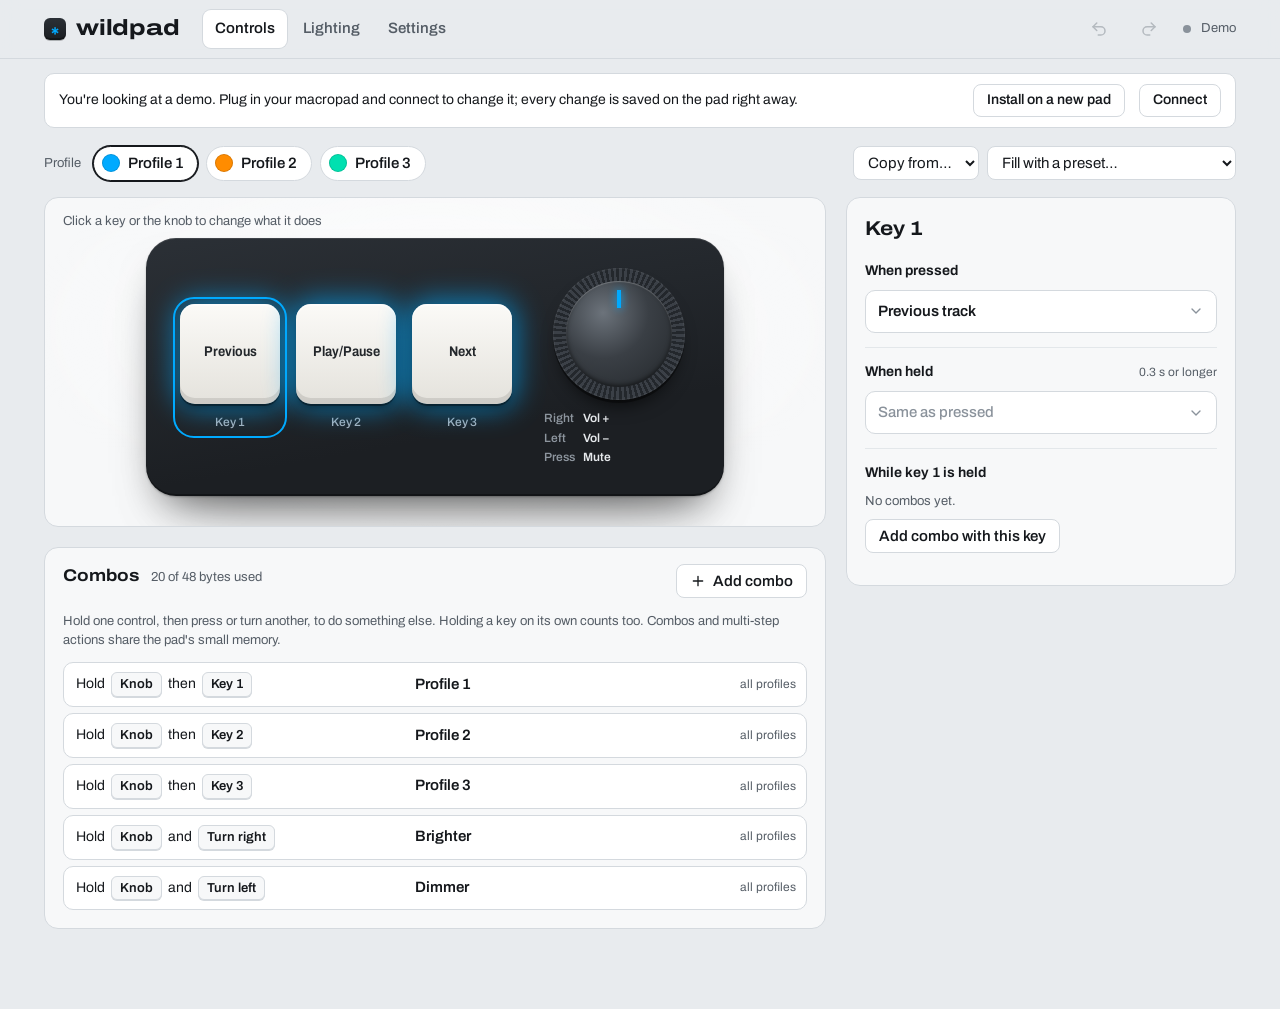
==== tools/configurator.html @ 57af4ac1 "Setup page: knob marker turns on past a full turn, light stays put; Start works again after the flas" ====
<!doctype html>
<html lang="en">
<head>
<meta charset="utf-8">
<meta name="viewport" content="width=device-width, initial-scale=1">
<title>Wildpad</title>
<meta name="description" content="Set up a macropad running the Wildpad firmware: keys, knob, combos, profiles and lights.">
<link rel="preconnect" href="https://fonts.googleapis.com">
<link rel="preconnect" href="https://fonts.gstatic.com" crossorigin>
<link href="https://fonts.googleapis.com/css2?family=Archivo:wdth,wght@62..125,300..800&display=swap" rel="stylesheet">
<style>
:root {
  --bg: #e8ebee;
  --panel: #f7f8f9;
  --raised: #ffffff;
  --ink: #15181c;
  --ink-2: #555d66;
  --ink-3: #8a929b;
  --line: #d4d9de;
  --line-2: #e3e7ea;
  --body-1: #2b3036;
  --body-2: #1c1f23;
  --cap-1: #fbfaf7;
  --cap-2: #e4e2dc;
  --cap-ink: #23272b;
  --danger: #c2372b;
  --accent: #00aaff;
  --accent-ink: #003a57;
  --accent-soft: rgba(0, 170, 255, .14);
  --radius: 10px;
  --font: "Archivo", "Segoe UI", system-ui, sans-serif;
  color-scheme: light;
}
@media (prefers-color-scheme: dark) {
  :root:not([data-theme="light"]) {
    --bg: #111316; --panel: #181b1f; --raised: #20242a; --ink: #e9ebee; --ink-2: #a3abb4;
    --ink-3: #6f7882; --line: #2c3238; --line-2: #23282d; --body-1: #2a2f35; --body-2: #0c0e10;
    --cap-1: #3a3f46; --cap-2: #2b2f35; --cap-ink: #eef0f2; color-scheme: dark;
  }
}
:root[data-theme="dark"] {
  --bg: #111316; --panel: #181b1f; --raised: #20242a; --ink: #e9ebee; --ink-2: #a3abb4;
  --ink-3: #6f7882; --line: #2c3238; --line-2: #23282d; --body-1: #2a2f35; --body-2: #0c0e10;
  --cap-1: #3a3f46; --cap-2: #2b2f35; --cap-ink: #eef0f2; color-scheme: dark;
}

* { box-sizing: border-box; }
html { -webkit-text-size-adjust: 100%; }
body {
  margin: 0; background: var(--bg); color: var(--ink); font-family: var(--font);
  font-size: 15px; line-height: 1.45; font-variation-settings: "wdth" 100;
}
button, input, select { font: inherit; color: inherit; }
button { cursor: pointer; }
:focus-visible { outline: 2px solid var(--accent); outline-offset: 2px; }
.hidden { display: none !important; }
.muted { color: var(--ink-2); }
.small { font-size: 13px; }

/* ---------------------------------------------------------------- top bar */
.top {
  position: sticky; top: 0; z-index: 20; background: color-mix(in srgb, var(--bg) 88%, transparent);
  backdrop-filter: blur(10px); border-bottom: 1px solid var(--line);
}
.top-in {
  max-width: 1240px; margin: 0 auto; padding: 10px 24px; display: flex; align-items: center; gap: 18px;
}
.mark {
  font-size: 22px; font-weight: 750; letter-spacing: -.01em; font-variation-settings: "wdth" 125;
  display: flex; align-items: center; gap: 10px; margin-right: 6px;
}
.mark i {                                /* a keycap with the wildcard star */
  width: 22px; height: 22px; border-radius: 6px; display: grid; place-items: center;
  background: linear-gradient(180deg, var(--body-1), var(--body-2)); color: var(--accent);
  box-shadow: inset 0 -2px 0 rgba(0,0,0,.35), 0 1px 0 rgba(0,0,0,.25);
  font-style: normal; font-size: 20px; font-weight: 800; line-height: 1; padding-top: 6px;
  font-variation-settings: "wdth" 100;
}
.tabs { display: flex; gap: 4px; }
.tab {
  border: 0; background: none; padding: 8px 12px; border-radius: 8px; color: var(--ink-2); font-weight: 560;
}
.tab:hover { color: var(--ink); background: var(--line-2); }
.tab[aria-selected="true"] { color: var(--ink); background: var(--raised); box-shadow: 0 0 0 1px var(--line); }
.spacer { flex: 1; }
.conn { display: flex; align-items: center; gap: 10px; font-size: 13px; color: var(--ink-2); white-space: nowrap; }
.dot { width: 8px; height: 8px; border-radius: 50%; background: var(--ink-3); flex: none; }
.dot.on { background: #2fb46e; box-shadow: 0 0 0 3px rgba(47, 180, 110, .18); }
.dot.busy { background: #e0a100; }

.btn {
  border: 1px solid var(--line); background: var(--raised); border-radius: 8px; padding: 7px 13px;
  font-weight: 560; display: inline-flex; align-items: center; gap: 7px; line-height: 1.2;
}
.btn:hover { border-color: var(--ink-3); }
.btn.primary { background: var(--ink); color: var(--bg); border-color: var(--ink); }
.btn.primary:hover { opacity: .9; }
.btn.danger { color: var(--danger); }
.btn:disabled { opacity: .45; cursor: default; }
.btn svg { width: 16px; height: 16px; flex: none; }
.icon-btn { border: 1px solid transparent; background: none; border-radius: 8px; padding: 6px; display: inline-grid; place-items: center; color: var(--ink-2); }
.icon-btn:hover { background: var(--line-2); color: var(--ink); }
.icon-btn:disabled { opacity: .35; cursor: default; background: none; }
.icon-btn svg { width: 18px; height: 18px; }

.banner {
  max-width: 1240px; margin: 14px auto 0; padding: 0 24px;
}
.banner > div {
  display: flex; align-items: center; gap: 14px; padding: 10px 14px; border-radius: var(--radius);
  background: var(--raised); border: 1px solid var(--line); font-size: 14px;
}
.banner > div > span { flex: 1; }

/* ---------------------------------------------------------------- profiles */
main { max-width: 1240px; margin: 0 auto; padding: 18px 24px 80px; }
.profiles { display: flex; align-items: center; gap: 8px; flex-wrap: wrap; margin-bottom: 16px; }
.profiles-label { font-size: 13px; color: var(--ink-2); margin-right: 4px; }
.prof {
  border: 1px solid var(--line); background: var(--raised); border-radius: 999px; padding: 6px 14px 6px 8px;
  display: inline-flex; align-items: center; gap: 8px; font-weight: 560;
}
.prof .sw { width: 18px; height: 18px; border-radius: 50%; box-shadow: inset 0 0 0 1px rgba(0,0,0,.15); }
.prof[aria-pressed="true"] { border-color: var(--ink); box-shadow: 0 0 0 1px var(--ink); }
.prof .live { font-size: 11px; color: var(--ink-2); font-weight: 500; }
.prof-tools { margin-left: auto; display: flex; gap: 8px; align-items: center; }
select.plain, input.plain {
  border: 1px solid var(--line); background: var(--raised); border-radius: 8px; padding: 7px 10px;
}
select.plain:hover, input.plain:hover { border-color: var(--ink-3); }

/* ---------------------------------------------------------------- layout */
.view { display: grid; grid-template-columns: minmax(0, 1fr) 390px; gap: 20px; align-items: start; }
.view.single { grid-template-columns: minmax(0, 800px); justify-content: center; }
.col { min-width: 0; display: flex; flex-direction: column; gap: 20px; }
.panel { background: var(--panel); border: 1px solid var(--line); border-radius: 14px; }
.panel-h { display: flex; align-items: baseline; gap: 6px 12px; padding: 16px 18px 0; flex-wrap: wrap; }
.panel-h .btn { white-space: nowrap; align-self: center; }
.panel-h h2 { margin: 0; font-size: 17px; font-weight: 680; font-variation-settings: "wdth" 112; letter-spacing: -.005em; }
.panel-b { padding: 14px 18px 18px; }
.inspector { position: sticky; top: 76px; }

/* ---------------------------------------------------------------- device stage */
.stage {
  position: relative; border-radius: 14px; border: 1px solid var(--line); overflow: hidden;
  background:
    radial-gradient(ellipse 70% 80% at 50% 40%, var(--raised), transparent 75%),
    var(--panel);
  padding: 40px 24px 30px; display: grid; place-items: center;
}
.stage-hint { position: absolute; left: 18px; top: 14px; font-size: 13px; color: var(--ink-2); }
.device {
  position: relative; display: flex; align-items: center; gap: 22px; padding: 30px 30px 30px 34px;
  border-radius: 30px;
  background: linear-gradient(170deg, var(--body-1), var(--body-2) 70%);
  box-shadow:
    inset 0 1px 0 rgba(255,255,255,.10), inset 0 -2px 0 rgba(0,0,0,.35),
    0 1px 2px rgba(0,0,0,.25), 0 22px 40px -18px rgba(0,0,0,.55), 0 40px 70px -40px rgba(0,0,0,.4);
}
.keys { display: grid; grid-auto-flow: row; gap: 16px; }
.cap-wrap { position: relative; display: flex; flex-direction: column; align-items: center; gap: 10px; }
.glow {
  position: absolute; left: 50%; top: 50px; width: 110px; height: 110px; transform: translate(-50%, -50%);
  border-radius: 22px; background: var(--led, transparent); filter: blur(14px); opacity: var(--led-a, 0);
  transition: opacity .25s, background .25s; pointer-events: none;
}
.cap {
  position: relative; width: 100px; height: 100px; border-radius: 15px; border: 0; padding: 10px 8px 14px;
  background: linear-gradient(180deg, var(--cap-1), var(--cap-2));
  box-shadow:
    inset 0 2px 0 rgba(255,255,255,.55), inset 0 -6px 0 rgba(0,0,0,.10),
    0 2px 0 rgba(0,0,0,.35), 0 6px 10px -4px rgba(0,0,0,.6);
  color: var(--cap-ink); display: flex; flex-direction: column; align-items: center; justify-content: center;
  gap: 2px; transition: transform .07s, box-shadow .07s; text-align: center;
}
.cap .legend {
  font-weight: 650; font-size: 14px; line-height: 1.15; font-variation-settings: "wdth" 88;
  max-width: 100%; overflow-wrap: anywhere;
}
.cap .legend.none { color: var(--ink-3); font-weight: 500; }
.cap .sub { font-size: 11px; color: var(--ink-2); font-variation-settings: "wdth" 88; }
.cap.down { transform: translateY(3px); box-shadow: inset 0 2px 0 rgba(255,255,255,.4), inset 0 -3px 0 rgba(0,0,0,.1), 0 0 0 rgba(0,0,0,.3); }
.ctl-name { font-size: 12px; color: #aab2bb; font-weight: 520; letter-spacing: .01em; }
.sel-ring { position: absolute; inset: -7px; border-radius: 21px; border: 2px solid var(--accent); opacity: 0; pointer-events: none; transition: opacity .12s; }
[data-selected="true"] > .sel-ring { opacity: 1; }
.cap:hover { filter: brightness(1.02); }

.knob-wrap { position: relative; display: flex; flex-direction: column; align-items: center; gap: 10px; margin-left: 10px; }
.knob {
  position: relative; width: 132px; height: 132px; border-radius: 50%; border: 0; padding: 0;
  background: repeating-conic-gradient(#3b4047 0deg 2.5deg, #23272c 2.5deg 5deg);
  box-shadow: 0 3px 0 rgba(0,0,0,.4), 0 12px 18px -8px rgba(0,0,0,.7), inset 0 0 0 1px rgba(255,255,255,.06);
  transition: transform .07s;
}
.knob.down { transform: scale(.975); }
.knob-top {
  position: absolute; inset: 13px; border-radius: 50%;
  background: radial-gradient(circle at 35% 30%, #6c737b, #3a3f45 45%, #24282c 100%);
  box-shadow: inset 0 1px 1px rgba(255,255,255,.25), inset 0 -2px 4px rgba(0,0,0,.5);
}
/* only the marker turns; the light on the cap stays where the light is */
.knob-top::after {
  content: ""; position: absolute; inset: 0; border-radius: 50%;
  background: linear-gradient(var(--accent), var(--accent)) 50% 9px / 4px 18px no-repeat;
  filter: drop-shadow(0 0 4px var(--accent));
  transform: rotate(var(--angle, 0deg)); transition: transform .12s ease-out;
}
.knob-holder { position: relative; display: grid; }
.knob-holder .sel-ring { inset: -8px; border-radius: 50%; }
.knob-wrap[data-selected="true"] .sel-ring { opacity: 1; }
.knob-legend { display: grid; grid-template-columns: auto 1fr; gap: 2px 8px; font-size: 12px; color: #c9cfd5; min-width: 150px; }
.knob-legend b { font-weight: 560; color: #8d959e; }
.knob-legend span { color: #e6e9ec; font-weight: 600; overflow: hidden; text-overflow: ellipsis; white-space: nowrap; max-width: 160px; }

.axis-meter { width: 100%; max-width: 360px; margin: 22px auto 0; }
.axis-track { position: relative; height: 10px; border-radius: 6px; background: var(--line-2); box-shadow: inset 0 0 0 1px var(--line); }
.axis-fill { position: absolute; top: 0; bottom: 0; left: 50%; border-radius: 6px; background: var(--accent); }
.axis-mid { position: absolute; left: 50%; top: -4px; bottom: -4px; width: 2px; margin-left: -1px; background: var(--ink-3); }
.axis-row { display: flex; justify-content: space-between; font-size: 12px; color: var(--ink-2); margin-top: 6px; }

/* ---------------------------------------------------------------- inspector */
.insp-title { display: flex; align-items: center; gap: 10px; }
.insp-title h2 { font-size: 20px; }
.pressed-tag { font-size: 12px; padding: 2px 8px; border-radius: 999px; background: var(--accent-soft); color: var(--ink); visibility: hidden; }
.pressed-tag.on { visibility: visible; }
.field { padding: 14px 0; border-top: 1px solid var(--line-2); }
.field:first-child { border-top: 0; padding-top: 4px; }
.field-h { display: flex; align-items: baseline; justify-content: space-between; gap: 10px; margin-bottom: 8px; }
.field-h h3 { margin: 0; font-size: 14px; font-weight: 650; }
.field-h .hint { font-size: 12px; color: var(--ink-2); }
.note { font-size: 13px; color: var(--ink-2); margin: 8px 0 0; }

.act-btn {
  width: 100%; display: flex; align-items: center; gap: 10px; padding: 10px 12px; border-radius: 10px;
  border: 1px solid var(--line); background: var(--raised); text-align: left;
}
.act-btn:hover { border-color: var(--ink-3); }
.act-btn[aria-expanded="true"] { border-color: var(--ink); box-shadow: 0 0 0 1px var(--ink); }
.act-btn .k { font-size: 12px; color: var(--ink-2); width: 70px; flex: none; }
.act-btn .v { flex: 1; font-weight: 600; overflow: hidden; text-overflow: ellipsis; white-space: nowrap; }
.act-btn .v.none { color: var(--ink-3); font-weight: 500; }
.act-btn svg { width: 16px; height: 16px; color: var(--ink-3); flex: none; transition: transform .15s; }
.act-btn[aria-expanded="true"] svg { transform: rotate(180deg); }

.picker { margin-top: 10px; padding: 12px; border-radius: 10px; background: var(--raised); border: 1px solid var(--line); }
.seg { display: flex; flex-wrap: wrap; gap: 4px; padding: 3px; border-radius: 9px; background: var(--line-2); }
.seg button {
  flex: 1 1 auto; border: 0; background: none; padding: 6px 9px; border-radius: 7px; font-size: 13px;
  font-weight: 560; color: var(--ink-2); white-space: nowrap;
}
.seg button:hover { color: var(--ink); }
.seg button[aria-pressed="true"] { background: var(--raised); color: var(--ink); box-shadow: 0 1px 2px rgba(0,0,0,.12), 0 0 0 1px var(--line); }
.seg.cats { display: grid; grid-template-columns: repeat(3, minmax(0, 1fr)); }
.seg.two { display: grid; grid-template-columns: repeat(2, minmax(0, 1fr)); }
.pick-body { margin-top: 12px; }
.grid { display: grid; grid-template-columns: repeat(auto-fill, minmax(104px, 1fr)); gap: 6px; }
.grid.narrow { grid-template-columns: repeat(auto-fill, minmax(62px, 1fr)); }
.opt {
  border: 1px solid var(--line); background: var(--panel); border-radius: 8px; padding: 8px 6px;
  font-size: 13px; font-weight: 560; text-align: center; line-height: 1.2;
}
.opt:hover { border-color: var(--ink-3); }
.opt[aria-pressed="true"] { border-color: var(--ink); background: var(--raised); box-shadow: 0 0 0 1px var(--ink); }
.sub-h { font-size: 12px; color: var(--ink-2); margin: 12px 0 6px; font-weight: 560; }
.sub-h:first-child { margin-top: 0; }
.rec {
  width: 100%; border: 1.5px dashed var(--line); border-radius: 10px; padding: 14px; background: var(--panel);
  font-weight: 650; font-size: 16px; text-align: center; min-height: 54px;
}
.rec.on { border-color: var(--accent); border-style: solid; background: var(--accent-soft); }
.rec small { display: block; font-weight: 500; font-size: 12px; color: var(--ink-2); margin-top: 2px; }
.steps-sec { margin-top: 12px; }
.steps-sec:first-of-type { margin-top: 0; }
.step { display: flex; gap: 10px; padding: 10px; margin-bottom: 6px; border: 1px solid var(--line); border-radius: 10px; background: var(--panel); }
.step-n { flex: none; width: 22px; height: 22px; border-radius: 50%; display: grid; place-items: center; font-size: 12px; font-weight: 650; background: var(--line-2); color: var(--ink-2); margin-top: 5px; }
.step-main { flex: 1; min-width: 0; display: flex; flex-direction: column; gap: 8px; }
.step-head { display: flex; align-items: center; gap: 6px; }
.step-kind { flex: 1; min-width: 0; padding: 6px 8px; }
.step-tools { display: flex; flex: none; }
.step-tools .icon-btn { padding: 4px; }
.step .act-btn { padding: 8px 10px; }
.mem { display: flex; flex-direction: column; gap: 6px; margin-top: 12px; font-size: 12px; color: var(--ink-2); }
.mem-bar { height: 6px; border-radius: 4px; background: var(--line-2); overflow: hidden; }
.mem-bar i { display: block; height: 100%; background: var(--accent); }
.hold-opt { display: flex; gap: 12px; align-items: flex-start; margin-top: 12px; padding-top: 12px; border-top: 1px solid var(--line-2); }
.hold-opt .switch { margin-top: 1px; }
.row { display: flex; gap: 8px; align-items: center; flex-wrap: wrap; }
.row > select { flex: 1; min-width: 0; }
.mods { display: flex; gap: 6px; flex-wrap: wrap; }
.chip {
  border: 1px solid var(--line); background: var(--panel); border-radius: 999px; padding: 5px 11px;
  font-size: 13px; font-weight: 560;
}
.chip[aria-pressed="true"] { background: var(--ink); color: var(--bg); border-color: var(--ink); }
.stepper { display: inline-flex; align-items: center; border: 1px solid var(--line); border-radius: 8px; overflow: hidden; background: var(--panel); }
.stepper button { border: 0; background: none; width: 30px; height: 32px; font-size: 16px; }
.stepper button:hover { background: var(--line-2); }
.stepper input { width: 46px; border: 0; background: none; text-align: center; height: 32px; }

/* ---------------------------------------------------------------- combos */
.combo-list { display: flex; flex-direction: column; gap: 6px; }
.combo {
  display: grid; grid-template-columns: minmax(0, 1.15fr) minmax(0, 1fr) 84px; gap: 10px; align-items: center;
  padding: 9px 10px 9px 12px; border-radius: 10px; border: 1px solid var(--line); background: var(--raised); text-align: left;
}
.combo:hover { border-color: var(--ink-3); }
.combo[data-selected="true"] { border-color: var(--accent); box-shadow: 0 0 0 1px var(--accent); }
.combo .when { display: flex; align-items: center; gap: 6px; flex-wrap: wrap; font-size: 14px; }
.kbd {
  display: inline-block; padding: 2px 8px; border-radius: 6px; font-size: 13px; font-weight: 600;
  background: var(--panel); border: 1px solid var(--line); box-shadow: 0 1px 0 var(--line);
}
.combo .then { font-weight: 600; overflow: hidden; text-overflow: ellipsis; white-space: nowrap; }
.combo .scope { font-size: 12px; color: var(--ink-2); white-space: nowrap; text-align: right; }
.combo.replaced { opacity: .55; }
.combo.replaced .then { text-decoration: line-through; text-decoration-thickness: 1px; }
.inspector .combo { grid-template-columns: minmax(0, .8fr) minmax(0, 1fr) 76px; }
.empty { padding: 18px; text-align: center; color: var(--ink-2); border: 1.5px dashed var(--line); border-radius: 10px; font-size: 14px; }

/* ---------------------------------------------------------------- lighting & settings */
.effects { display: grid; grid-template-columns: repeat(2, minmax(0, 1fr)); gap: 8px; }
.stage.preview .device { pointer-events: none; }
.effect {
  border: 1px solid var(--line); background: var(--raised); border-radius: 10px; padding: 10px; text-align: left;
  display: flex; flex-direction: column; gap: 8px;
}
.effect:hover { border-color: var(--ink-3); }
.effect[aria-pressed="true"] { border-color: var(--ink); box-shadow: 0 0 0 1px var(--ink); }
.effect:disabled { opacity: .45; cursor: default; }
.effect b { font-size: 14px; font-weight: 620; }
.effect small { font-size: 12px; color: var(--ink-2); line-height: 1.3; }
.swatch-row { display: flex; gap: 7px; flex-wrap: wrap; align-items: center; }
.swatch { width: 30px; height: 30px; border-radius: 50%; border: 0; box-shadow: inset 0 0 0 1px rgba(0,0,0,.15); }
.swatch[aria-pressed="true"] { box-shadow: 0 0 0 2px var(--panel), 0 0 0 4px var(--ink); }
input[type="color"] { width: 44px; height: 32px; border: 1px solid var(--line); border-radius: 8px; padding: 2px; background: var(--raised); }
.slider-row { display: grid; grid-template-columns: 1fr 56px; gap: 12px; align-items: center; }
input[type="range"] { width: 100%; accent-color: var(--ink); }
.val { font-variant-numeric: tabular-nums; text-align: right; font-weight: 600; font-size: 14px; }
.setting { display: grid; grid-template-columns: minmax(0, 1fr) minmax(0, 260px); gap: 18px; padding: 14px 0; border-top: 1px solid var(--line-2); align-items: center; }
.setting:first-child { border-top: 0; padding-top: 0; }
.setting h3 { margin: 0 0 2px; font-size: 14px; font-weight: 650; }
.setting p { margin: 0; font-size: 13px; color: var(--ink-2); }
.switch { position: relative; width: 42px; height: 24px; flex: none; }
.switch input { position: absolute; opacity: 0; inset: 0; margin: 0; cursor: pointer; }
.switch span { position: absolute; inset: 0; border-radius: 12px; background: var(--line); transition: background .15s; pointer-events: none; }
.switch span::after { content: ""; position: absolute; left: 3px; top: 3px; width: 18px; height: 18px; border-radius: 50%; background: #fff; box-shadow: 0 1px 2px rgba(0,0,0,.3); transition: transform .15s; }
.switch input:checked + span { background: var(--ink); }
.switch input:checked + span::after { transform: translateX(18px); }
.switch input:focus-visible + span { outline: 2px solid var(--accent); outline-offset: 2px; }
.right { justify-self: end; }
.info-grid { display: grid; grid-template-columns: auto 1fr; gap: 6px 18px; font-size: 14px; }
.info-grid dt { color: var(--ink-2); }
.info-grid dd { margin: 0; font-weight: 560; }

/* ---------------------------------------------------------------- toast & overlay */
.toast {
  position: fixed; left: 50%; bottom: 22px; transform: translateX(-50%) translateY(20px); opacity: 0;
  background: var(--ink); color: var(--bg); padding: 10px 16px; border-radius: 10px; font-size: 14px;
  transition: opacity .2s, transform .2s; pointer-events: none; z-index: 50; max-width: calc(100% - 32px);
}
.toast.on { opacity: 1; transform: translateX(-50%) translateY(0); }
.toast.err { background: var(--danger); color: #fff; }
.confirm { display: flex; gap: 8px; align-items: center; flex-wrap: wrap; margin-top: 10px; font-size: 13px; }

/* ---------------------------------------------------------------- first install guide */
dialog.guide {
  width: min(760px, calc(100vw - 32px)); max-height: calc(100vh - 48px); padding: 0; border: 1px solid var(--line);
  border-radius: 16px; background: var(--panel); color: var(--ink); box-shadow: 0 30px 80px -20px rgba(0,0,0,.5);
  overflow: hidden;
}
dialog.guide::backdrop { background: rgba(10, 12, 14, .55); }
.guide-in { display: flex; flex-direction: column; max-height: calc(100vh - 48px); }
.guide-h { display: flex; align-items: center; gap: 12px; padding: 18px 22px 0; }
.guide-h h2 { margin: 0; font-size: 18px; flex: 1; }
.guide-steps { display: flex; gap: 6px; list-style: none; margin: 14px 22px 0; padding: 0; counter-reset: gs; flex-wrap: wrap; }
.guide-steps li {
  counter-increment: gs; display: flex; align-items: center; gap: 7px; font-size: 13px; color: var(--ink-3);
  padding: 5px 10px 5px 6px; border-radius: 999px;
}
.guide-steps li::before {
  content: counter(gs); width: 20px; height: 20px; border-radius: 50%; display: grid; place-items: center;
  font-size: 12px; font-weight: 650; background: var(--line-2); color: var(--ink-2);
}
.guide-steps li.done { color: var(--ink-2); }
.guide-steps li.done::before { content: "✓"; background: var(--line); }
.guide-steps li.on { color: var(--ink); background: var(--line-2); font-weight: 600; }
.guide-steps li.on::before { background: var(--ink); color: var(--bg); }
.guide-body { padding: 18px 22px 8px; overflow-y: auto; font-size: 14px; line-height: 1.5; }
.guide-body h3 { margin: 0 0 6px; font-size: 16px; }
.guide-body p { margin: 0 0 12px; color: var(--ink-2); }
.guide-body ol.do { margin: 0 0 14px; padding-left: 22px; }
.guide-body ol.do li { margin: 0 0 10px; padding-left: 4px; }
.guide-body ol.do li b { color: var(--ink); }
.guide-body img.photo { width: 100%; height: 260px; object-fit: cover; object-position: 30% 22%; border-radius: 12px; border: 1px solid var(--line); margin: 4px 0 12px; cursor: zoom-in; }
.guide-body .tip { font-size: 13px; color: var(--ink-2); background: var(--line-2); border-radius: 10px; padding: 10px 12px; margin: 0 0 12px; }
.copy { display: inline-flex; align-items: center; gap: 6px; padding: 2px 4px 2px 9px; margin: 2px 2px; border-radius: 7px;
  border: 1px solid var(--line); background: var(--raised); font-family: ui-monospace, Consolas, monospace; font-size: 13px; }
.copy button { border: 0; background: var(--line-2); color: var(--ink-2); border-radius: 5px; padding: 2px 7px; font-size: 12px; }
.copy button:hover { color: var(--ink); }
.guide-f { display: flex; align-items: center; gap: 8px; padding: 12px 22px 18px; border-top: 1px solid var(--line-2); }
.guide-f .grow { flex: 1; }
.guide .board-list { margin: 4px 0 12px; }

/* ---------------------------------------------------------------- firmware update */
.fw-update { margin-top: 14px; }
.fw-update .row { display: flex; gap: 8px; flex-wrap: wrap; align-items: center; }
.fw-bar { margin-top: 12px; height: 6px; border-radius: 3px; background: var(--line-2); overflow: hidden; }
.fw-bar i { display: block; height: 100%; width: 0; background: var(--ink); transition: width .15s; }
.fw-status { margin: 8px 0 0; font-size: 13px; }
.fw-status.err { color: var(--danger); }

/* ---------------------------------------------------------------- board choice */
.board-list { display: grid; grid-template-columns: repeat(auto-fill, minmax(150px, 1fr)); gap: 10px; margin-top: 12px; }
.board-card {
  display: flex; flex-direction: column; align-items: center; gap: 10px; padding: 14px 10px 12px;
  border: 1px solid var(--line); border-radius: 12px; background: var(--raised); color: var(--ink);
  font: inherit; font-size: 13px; text-align: center; cursor: pointer;
}
.board-card:hover { border-color: var(--ink-3); }
.board-card[aria-pressed="true"] { border-color: var(--ink); box-shadow: 0 0 0 1px var(--ink); }
.board-card:focus-visible { outline: 2px solid var(--accent); outline-offset: 2px; }
.mini { display: flex; align-items: center; gap: 7px; }
.mini-keys { display: grid; gap: 3px; }
.mini-keys i { width: 14px; height: 14px; border-radius: 3px; background: var(--ink-3); }
.mini-knob { width: 18px; height: 18px; border-radius: 50%; border: 3px solid var(--ink-3); }
.mini-q { width: 52px; height: 32px; border-radius: 6px; border: 2px dashed var(--ink-3); display: grid; place-items: center; font-weight: 700; color: var(--ink-3); }
.wiz { margin-top: 14px; padding: 14px; border-radius: 12px; background: var(--line-2); font-size: 14px; }
.wiz h3 { margin: 0 0 6px; font-size: 14px; }
.wiz p { margin: 0 0 10px; color: var(--ink-2); font-size: 13px; }
.wiz-found { display: flex; flex-wrap: wrap; gap: 6px; margin: 0 0 12px; }
.wiz-found span { padding: 3px 8px; border-radius: 6px; background: var(--raised); border: 1px solid var(--line); font-size: 12px; font-variant-numeric: tabular-nums; }
.wiz .row { display: flex; gap: 8px; flex-wrap: wrap; align-items: center; }

@media (max-width: 980px) {
  .view { grid-template-columns: minmax(0, 1fr); }
  .inspector { position: static; }
}
@media (max-width: 720px) {
  .top-in { padding: 10px 16px; gap: 10px; flex-wrap: wrap; }
  .tabs { order: 3; width: 100%; }
  .tab { flex: 1; }
  .conn .label { display: none; }
  main, .banner { padding-left: 16px; padding-right: 16px; }
  .stage { padding: 36px 10px 22px; }
  .device { flex-wrap: wrap; justify-content: center; padding: 22px 18px; gap: 18px; border-radius: 24px; }
  .keys { gap: 10px; }
  .cap { width: 82px; height: 82px; border-radius: 13px; }
  .cap .legend { font-size: 13px; }
  .glow { top: 41px; width: 90px; height: 90px; }
  .knob-wrap { margin-left: 0; flex-direction: row; gap: 16px; }
  .knob { width: 104px; height: 104px; }
  .setting { grid-template-columns: minmax(0, 1fr); gap: 8px; }
  .right { justify-self: start; }
  .combo, .inspector .combo { grid-template-columns: minmax(0, 1fr) auto; }
  .profiles-label, .prof .live { display: none; }
  .prof { padding: 5px 12px 5px 6px; }
  .prof-tools { margin-left: 0; width: 100%; }
  .prof-tools select { flex: 1; min-width: 0; }
  .swatch { width: 28px; height: 28px; }
  .combo .then { grid-column: 1 / -1; grid-row: 2; }
}
@media (prefers-reduced-motion: reduce) {
  * { transition: none !important; animation: none !important; }
}
</style>
</head>
<body>
<header class="top">
  <div class="top-in">
    <div class="mark"><i aria-hidden="true">*</i>wildpad</div>
    <nav class="tabs" role="tablist">
      <button class="tab" role="tab" data-tab="controls" aria-selected="true">Controls</button>
      <button class="tab" role="tab" data-tab="lighting" aria-selected="false">Lighting</button>
      <button class="tab" role="tab" data-tab="settings" aria-selected="false">Settings</button>
    </nav>
    <div class="spacer"></div>
    <button class="icon-btn" id="undo" title="Undo (Ctrl+Z)" aria-label="Undo" disabled>
      <svg viewBox="0 0 24 24" fill="none" stroke="currentColor" stroke-width="2" stroke-linecap="round" stroke-linejoin="round"><path d="M9 14 4 9l5-5"/><path d="M4 9h10.5a5.5 5.5 0 0 1 0 11H11"/></svg>
    </button>
    <button class="icon-btn" id="redo" title="Redo (Ctrl+Shift+Z)" aria-label="Redo" disabled>
      <svg viewBox="0 0 24 24" fill="none" stroke="currentColor" stroke-width="2" stroke-linecap="round" stroke-linejoin="round"><path d="m15 14 5-5-5-5"/><path d="M20 9H9.5a5.5 5.5 0 0 0 0 11H13"/></svg>
    </button>
    <div class="conn"><span class="dot" id="dot"></span><span class="label" id="connText">Demo</span></div>
    <button class="btn primary" id="connect">Connect</button>
  </div>
</header>

<div class="banner" id="banner"><div><span id="bannerText"></span><button class="btn" id="guideBtn">Install on a new pad</button><button class="btn" id="bannerBtn">Connect</button></div></div>

<dialog class="guide" id="guide" aria-labelledby="guideTitle">
  <div class="guide-in">
    <div class="guide-h"><h2 id="guideTitle">Install Wildpad on a new pad</h2>
      <button class="icon-btn" id="guideClose" aria-label="Close"><svg viewBox="0 0 24 24" fill="none" stroke="currentColor" stroke-width="2" stroke-linecap="round"><path d="M6 6l12 12M18 6 6 18"/></svg></button></div>
    <ol class="guide-steps" id="guideSteps"></ol>
    <div class="guide-body" id="guideBody"></div>
    <div class="guide-f"><button class="btn" id="guideBack">Back</button><span class="grow"></span><button class="btn primary" id="guideNext">Next</button></div>
  </div>
</dialog>

<main>
  <div class="profiles" id="profiles"></div>

  <!-- Controls -->
  <section class="view" id="view-controls">
    <div class="col">
      <div class="stage" id="stage">
        <div class="stage-hint">Click a key or the knob to change what it does</div>
        <div class="device" id="device"></div>
        <div class="axis-meter hidden" id="axisMeter">
          <div class="axis-track"><div class="axis-mid"></div><div class="axis-fill" id="axisFill"></div></div>
          <div class="axis-row"><span>Full left</span><span id="axisText">Center</span><span>Full right</span></div>
        </div>
      </div>
      <div class="panel">
        <div class="panel-h"><h2>Combos</h2><span class="muted small" id="comboCount"></span><div class="spacer"></div>
          <button class="btn" id="addCombo"><svg viewBox="0 0 24 24" fill="none" stroke="currentColor" stroke-width="2" stroke-linecap="round"><path d="M12 5v14M5 12h14"/></svg>Add combo</button></div>
        <div class="panel-b">
          <p class="muted small" style="margin:0 0 12px">Hold one control, then press or turn another, to do something else. Holding a key on its own counts too. Combos and multi-step actions share the pad's small memory.</p>
          <div class="combo-list" id="comboList"></div>
        </div>
      </div>
    </div>
    <aside class="panel inspector" id="inspector"></aside>
  </section>

  <!-- Lighting -->
  <section class="view hidden" id="view-lighting">
    <div class="col">
      <div class="stage preview">
        <div class="stage-hint" id="lightHint">Preview. The pad shows the same light right now.</div>
        <div class="device" id="l-device"></div>
      </div>
      <div class="panel">
        <div class="panel-h"><h2>All profiles</h2></div>
        <div class="panel-b">
          <div class="setting"><div><h3>Brightness</h3><p>Also on the pad itself: hold the knob and turn it (factory setting).</p></div>
            <div class="slider-row"><input type="range" id="brightness" min="8" max="255"><span class="val" id="brightnessVal"></span></div></div>
          <div class="setting"><div><h3>Animation speed</h3><p>For breathe and rainbow.</p></div>
            <div class="slider-row"><input type="range" id="speed" min="1" max="10"><span class="val" id="speedVal"></span></div></div>
        </div>
      </div>
    </div>
    <aside class="panel inspector">
      <div class="panel-h"><h2 id="lightTitle">Profile 1 lights</h2></div>
      <div class="panel-b">
        <div class="effects" id="effects"></div>
        <div class="sub-h" style="margin-top:18px">Color</div>
        <div class="swatch-row" id="swatches"></div>
        <p class="note">Every profile has its own color, so you can tell which one is active. The keys flash in the new color when you switch.</p>
      </div>
    </aside>
  </section>

  <!-- Settings -->
  <section class="view single hidden" id="view-settings">
    <div class="col">
      <div class="panel">
        <div class="panel-h"><h2>Board</h2></div>
        <div class="panel-b">
          <div class="setting"><div><h3 id="boardName">3 keys and a knob</h3><p id="boardText">Wildpad runs many CH552 pads. Tell it which one this is, so each key does what you set.</p></div>
            <button class="btn right" id="boardChange">Change board</button></div>
          <div class="hidden" id="boardPick">
            <p class="note">Choosing a board starts over with factory settings for it. Save a backup below first if you want to keep yours.</p>
            <div class="board-list" id="boardList"></div>
            <div class="confirm hidden" id="boardConfirm">
              <span id="boardConfirmText"></span>
              <button class="btn danger" id="boardYes">Use this board</button><button class="btn" id="boardNo">Cancel</button>
            </div>
            <div class="wiz hidden" id="boardWizard"></div>
          </div>
        </div>
      </div>
      <div class="panel">
        <div class="panel-h"><h2>Knob</h2></div>
        <div class="panel-b">
          <div class="setting"><div><h3>Reverse direction</h3><p>Swap turning right and left.</p></div>
            <label class="switch right"><input type="checkbox" id="optInvert"><span></span></label></div>
          <div class="setting"><div><h3>Clicks per full turn</h3><p>Only used to draw the knob on this page. Count the clicks in one full turn.</p></div>
            <div class="slider-row"><input type="range" id="optDetents" min="8" max="60"><span class="val" id="optDetentsVal"></span></div></div>
          <div class="setting"><div><h3>Half-step knob</h3><p>Turn on if every click counts twice or only every second click counts.</p></div>
            <label class="switch right"><input type="checkbox" id="optHalf"><span></span></label></div>
        </div>
      </div>
      <div class="panel">
        <div class="panel-h"><h2>Timing</h2></div>
        <div class="panel-b">
          <div class="setting"><div><h3>Hold time</h3><p>How long a key must be held for its long-press action.</p></div>
            <div class="slider-row"><input type="range" id="optHold" min="10" max="100"><span class="val" id="optHoldVal"></span></div></div>
          <div class="setting"><div><h3>Tap length</h3><p>How long a key press lasts when the pad taps a key for you (knob clicks, released combos). Raise it if a program misses taps.</p></div>
            <div class="slider-row"><input type="range" id="optTap" min="1" max="50"><span class="val" id="optTapVal"></span></div></div>
          <div class="setting"><div><h3>Switcher hold after turning</h3><p>When a knob turn keeps a modifier held (like Alt for Alt+Tab), it is let go this long after the last click.</p></div>
            <div class="slider-row"><input type="range" id="optTurnHold" min="2" max="30"><span class="val" id="optTurnHoldVal"></span></div></div>
          <div class="setting"><div><h3>Debounce</h3><p>Raise it if one press is sometimes counted twice.</p></div>
            <div class="slider-row"><input type="range" id="optDebounce" min="1" max="30"><span class="val" id="optDebounceVal"></span></div></div>
        </div>
      </div>
      <div class="panel">
        <div class="panel-h"><h2>Profiles and startup</h2></div>
        <div class="panel-b">
          <div class="setting"><div><h3>Profiles</h3><p>How many profiles you use. The pad's memory is small: every profile you don't use leaves <span id="profBytes">22</span> more bytes for combos and multi-step actions.</p></div>
            <div class="seg right" id="optProfiles" style="min-width:150px"></div></div>
          <div class="setting"><div><h3>Profile after plugging in</h3><p>The pad starts in this profile.</p></div>
            <select class="plain right" id="optStart"></select></div>
        </div>
      </div>
      <div class="panel">
        <div class="panel-h"><h2>Backup and reset</h2></div>
        <div class="panel-b">
          <div class="row">
            <button class="btn" id="exportBtn">Save settings to a file</button>
            <button class="btn" id="importBtn">Load settings from a file</button>
            <input type="file" id="importFile" accept=".json,application/json" class="hidden">
            <div class="spacer"></div>
            <button class="btn danger" id="factoryBtn">Restore factory settings</button>
          </div>
          <div class="confirm hidden" id="factoryConfirm">
            <span>This replaces every profile, combo and option.</span>
            <button class="btn danger" id="factoryYes">Restore</button><button class="btn" id="factoryNo">Cancel</button>
          </div>
          <p class="note">The file works with the command-line tool too (<code>wildpad.py import</code>).</p>
        </div>
      </div>
      <div class="panel">
        <div class="panel-h"><h2>Firmware</h2></div>
        <div class="panel-b">
          <dl class="info-grid" id="fwInfo"></dl>
          <div class="fw-update">
            <div class="row">
              <button class="btn primary" id="fwUpdate">Update firmware</button>
              <button class="btn" id="fwPick">Use a file…</button>
              <input type="file" id="fwFile" accept=".bin" class="hidden">
              <span class="muted small" id="fwSource"></span>
            </div>
            <div class="fw-bar hidden" id="fwBar"><i id="fwFill"></i></div>
            <p class="fw-status hidden" id="fwStatus" role="status" aria-live="polite"></p>
          </div>
          <p class="note">A pad that still runs its factory firmware: <a href="#" id="guideLink">install Wildpad step by step</a>.</p>
          <p class="note">The pad switches to its update mode by itself; the browser asks once to use <b>Wildpad</b>: pick it. No driver is needed. If the pad doesn't answer, plug it in while holding key 1 and press <i>Update firmware</i>: that starts the chip's own bootloader (<b>USB Module</b>), which on Windows needs the WinUSB driver once: run <a href="https://zadig.akeo.ie" target="_blank" rel="noopener">Zadig</a> while it's connected, choose <b>USB Module</b>, install <b>WinUSB</b>. Without the browser: <b>flash.bat</b> from the Wildpad download.</p>
        </div>
      </div>
    </div>
  </section>
</main>

<div class="toast" id="toast" role="status" aria-live="polite"></div>

<script>
"use strict";
// =============================================================================== protocol
const VID = 0x1189, PID = 0x8890, PAGE = 0xFF54, FLEN = 40, CHUNK = 32, PROTO = 3, SVER = 5;
const CMD = { INFO: 1, READ: 2, WRITE: 3, COMMIT: 4, SAVE: 5, DEFAULTS: 6, STATUS: 7, RECENTER: 8, REBOOT: 9, BOOT: 10, PROFILE: 11, INJECT: 12, BOARD: 13 };
const STATUS_TEXT = { 1: "unknown command", 2: "invalid settings", 3: "bad offset or length" };
const S = { MAGIC: 0, VERSION: 1, FLAGS: 2, BRIGHT: 3, HOLD: 4, DEBOUNCE: 5, TAP: 6, DETENTS: 7, START: 8, SPEED: 9, TURN_HOLD: 10, PROFILES: 11, BOARD: 12, MAP: 13 };
// Boards: the same table as BOARDS in firmware/src/settings.c. A map is
// [buttons | knob switch index << 4, LEDs | flags, pin of each button (P1.x = x, P3.x = 8 + x)].
const MAP_LEN = 10, MAP_LED_REVERSED = 0x10, MAP_NO_KNOB = 0x20, NO_KNOB = 15;
const BOARDS = {
  1: { name: "3 keys and a knob", map: [0x34, 3, 1, 7, 6, 11] },
  2: { name: "6 keys and a knob", map: [0x67, 0x16, 10, 4, 5, 6, 7, 1, 11] },
  3: { name: "6 keys and a knob, wired in reverse", map: [0x67, 6, 1, 7, 6, 5, 4, 10, 11] },
};
const pinName = k => k < 8 ? `P1.${k}` : `P3.${k - 8}`;
const FLAG = { INVERT: 1, HALF: 2 };
const T = { NONE: 0, KEY: 1, MEDIA: 2, MOUSE: 3, SCROLL: 4, MOVE: 5, PAD: 6, AXIS: 7, CENTER: 8, PROFILE: 9, LIGHT: 10, KEY_HOLD: 11, SEQ: 12 };
// records after the profiles: combos and sequences (see docs/protocol.md)
const REC_END = 0xFF, REC_SEQ = 0x80, ST_TAP = 0x00, ST_HOLD = 0x20, ST_WAIT = 0x40, ST_REL = 0x60;
const HOLD_MODS = 0xDD;                                  // modifiers KEY_HOLD keeps held: all but Shift
const PROF_NEXT = 0xF0, PROF_PREV = 0xF1, ALL = 7, EMPTY = 0xFF, AXIS_FREE = 0x80, TYPE_MASK = 0x1F, NOW = 0x80;
const EFFECTS = [
  ["off", "Off", "No light."],
  ["solid", "Solid", "Steady profile color."],
  ["breathe", "Breathe", "Slowly fades in and out."],
  ["rainbow", "Rainbow", "Cycles through all colors."],
  ["press", "Light on press", "Keys light up when pressed."],
  ["steering", "Knob position", "Shows the gamepad axis; needs the knob as an axis."],
];
const SWATCHES = ["#00aaff", "#00e0b0", "#36d03a", "#ffe000", "#ff8c00", "#ff2a2a", "#ff3fa0", "#dc00ff", "#ffffff"];

// =============================================================================== action catalog
const MEDIA = [
  [0xCD, "Play / pause", "Play/Pause", "play-pause"], [0xB5, "Next track", "Next", "next-track"],
  [0xB6, "Previous track", "Previous", "previous-track"], [0xB7, "Stop", "Stop", "stop"],
  [0xE9, "Volume up", "Vol +", "volume-up"], [0xEA, "Volume down", "Vol −", "volume-down"],
  [0xE2, "Mute", "Mute", "mute"], [0xB3, "Fast forward", "Fwd", "fast-forward"], [0xB4, "Rewind", "Rewind", "rewind"],
  [0x6F, "Screen brighter", "Screen +", "brightness-up"], [0x70, "Screen dimmer", "Screen −", "brightness-down"],
  [0x192, "Calculator", "Calc", "calculator"], [0x18A, "Mail", "Mail", "mail"], [0x196, "Web browser", "Browser", "browser"],
  [0x194, "File explorer", "Files", "file-explorer"], [0x183, "Media player", "Player", "media-player"],
  [0x223, "Browser home", "Home", "browser-home"], [0x224, "Browser back", "Back", "browser-back"],
  [0x225, "Browser forward", "Forward", "browser-forward"], [0x227, "Browser refresh", "Refresh", "browser-refresh"],
  [0x221, "Search", "Search", "browser-search"], [0xB8, "Eject", "Eject", "eject"],
];
const MOUSE = [[1, "Left click", "left"], [2, "Right click", "right"], [4, "Middle click", "middle"], [8, "Back button", "back"], [16, "Forward button", "forward"]];
const PAD = [null, ["A", "a"], ["B", "b"], ["X", "x"], ["Y", "y"], ["LB", "lb"], ["RB", "rb"], ["LT", "lt"], ["RT", "rt"],
  ["Back", "back"], ["Start", "start"], ["Left stick press", "ls"], ["Right stick press", "rs"], ["D-pad up", "up"],
  ["D-pad down", "down"], ["D-pad left", "left"], ["D-pad right", "right"], ["Guide", "guide"]];
const PAD_SHORT = { 11: "LS", 12: "RS", 13: "D-pad ↑", 14: "D-pad ↓", 15: "D-pad ←", 16: "D-pad →" };
const AXES = [["lx", "Left stick, left / right"], ["ly", "Left stick, up / down"], ["rx", "Right stick, left / right"],
  ["ry", "Right stick, up / down"], ["triggers", "Triggers: left = LT, right = RT"]];
const AXIS_SHORT = ["Stick X", "Stick Y", "Right stick X", "Right stick Y", "Triggers"];
const LIGHTS = [["toggle", "Lights on / off"], ["brighter", "Brighter"], ["dimmer", "Dimmer"]];
const MODS = [[1, "Ctrl", "ctrl"], [2, "Shift", "shift"], [4, "Alt", "alt"], [8, "Win", "win"],
  [16, "Right Ctrl", "rctrl"], [32, "Right Shift", "rshift"], [64, "Right Alt", "ralt"], [128, "Right Win", "rwin"]];
const MOD_CODES = { ControlLeft: 1, ShiftLeft: 2, AltLeft: 4, MetaLeft: 8, ControlRight: 16, ShiftRight: 32, AltRight: 64, MetaRight: 128, OSLeft: 8, OSRight: 128 };

// keyboard keys: usage -> {label, name (file format), code (KeyboardEvent.code), group}
const KEYS = new Map();
function addKey(u, label, name, code, group) { KEYS.set(u, { u, label, name, code, group }); }
"abcdefghijklmnopqrstuvwxyz".split("").forEach((c, i) => addKey(4 + i, c.toUpperCase(), c, "Key" + c.toUpperCase(), "Letters"));
"1234567890".split("").forEach((c, i) => addKey(0x1E + i, c, c, "Digit" + c, "Numbers"));
[[0x28, "Enter", "enter", "Enter"], [0x29, "Esc", "esc", "Escape"], [0x2A, "Backspace", "backspace", "Backspace"],
 [0x2B, "Tab", "tab", "Tab"], [0x2C, "Space", "space", "Space"], [0x39, "Caps Lock", "capslock", "CapsLock"],
 [0x65, "Menu", "menu", "ContextMenu"]].forEach(k => addKey(...k, "Editing"));
for (let i = 1; i <= 24; i++) addKey(i <= 12 ? 0x39 + i : 0x68 + i - 13, "F" + i, "f" + i, "F" + i, "Function keys");
[[0x4F, "→", "right", "ArrowRight"], [0x50, "←", "left", "ArrowLeft"], [0x51, "↓", "down", "ArrowDown"], [0x52, "↑", "up", "ArrowUp"],
 [0x4A, "Home", "home", "Home"], [0x4D, "End", "end", "End"], [0x4B, "Page Up", "pageup", "PageUp"], [0x4E, "Page Down", "pagedown", "PageDown"],
 [0x49, "Insert", "insert", "Insert"], [0x4C, "Delete", "delete", "Delete"]].forEach(k => addKey(...k, "Navigation"));
[[0x2D, "-", "minus", "Minus"], [0x2E, "=", "equal", "Equal"], [0x2F, "[", "lbracket", "BracketLeft"], [0x30, "]", "rbracket", "BracketRight"],
 [0x31, "\\", "backslash", "Backslash"], [0x33, ";", "semicolon", "Semicolon"], [0x34, "'", "quote", "Quote"], [0x35, "`", "grave", "Backquote"],
 [0x36, ",", "comma", "Comma"], [0x37, ".", "period", "Period"], [0x38, "/", "slash", "Slash"], [0x64, "\\ (ISO)", "iso-backslash", "IntlBackslash"]
].forEach(k => addKey(...k, "Symbols"));
[[0x46, "Print Screen", "printscreen", "PrintScreen"], [0x47, "Scroll Lock", "scrolllock", "ScrollLock"], [0x48, "Pause", "pause", "Pause"],
 [0x53, "Num Lock", "numlock", "NumLock"]].forEach(k => addKey(...k, "System"));
for (let i = 1; i <= 9; i++) addKey(0x58 + i, "Num " + i, "kp" + i, "Numpad" + i, "Numpad");
[[0x62, "Num 0", "kp0", "Numpad0"], [0x54, "Num /", "kp-slash", "NumpadDivide"], [0x55, "Num *", "kp-star", "NumpadMultiply"],
 [0x56, "Num −", "kp-minus", "NumpadSubtract"], [0x57, "Num +", "kp-plus", "NumpadAdd"], [0x58, "Num Enter", "kp-enter", "NumpadEnter"],
 [0x63, "Num .", "kp-period", "NumpadDecimal"]].forEach(k => addKey(...k, "Numpad"));
const KEY_BY_CODE = new Map([...KEYS.values()].map(k => [k.code, k]));
const KEY_BY_NAME = new Map([...KEYS.values()].map(k => [k.name, k]));

const s8 = b => b > 127 ? b - 256 : b;
const u8 = v => (Math.max(-127, Math.min(127, v | 0)) + 256) & 255;

const MOD_ORDER = [8, 1, 4, 2, 128, 16, 64, 32];        // display order: Win+Ctrl+Alt+Shift
function keyText(mods, code, short) {
  const parts = MOD_ORDER.filter(bit => mods & bit).map(bit => MODS.find(m => m[0] === bit)[1]).map(n => short ? n.replace("Right ", "R") : n);
  if (code) parts.push(KEYS.get(code)?.label ?? `Key 0x${code.toString(16)}`);
  return parts.join(short ? "+" : " + ");
}

// Short label (keycaps) and long label (inspector) for an action
function describe(a, short) {
  switch (a.t) {
    case T.NONE: return short ? "—" : "Nothing";
    case T.KEY: return keyText(a.p1, a.p2, short) || (short ? "—" : "Nothing");
    case T.KEY_HOLD: return short ? keyText(a.p1, a.p2, true) : `${keyText(a.p1, a.p2)}, ${keyText(a.p1 & HOLD_MODS, 0)} held`;
    case T.MEDIA: { const u = a.p1 | a.p2 << 8; const m = MEDIA.find(x => x[0] === u); return m ? m[short ? 2 : 1] : `Media 0x${u.toString(16)}`; }
    case T.MOUSE: { const m = MOUSE.find(x => x[0] === a.p1); return m ? m[1] : "Mouse button"; }
    case T.SCROLL: {
      const v = s8(a.p1), h = s8(a.p2), out = [];
      if (v) out.push(`${short ? "Scroll" : "Scroll"} ${v > 0 ? "up" : "down"}${Math.abs(v) > 1 ? " ×" + Math.abs(v) : ""}`);
      if (h) out.push(`${out.length ? "" : "Scroll "}${h > 0 ? "right" : "left"}${Math.abs(h) > 1 ? " ×" + Math.abs(h) : ""}`);
      return out.join(", ") || "Scroll";
    }
    case T.MOVE: return `Move pointer ${s8(a.p1)}, ${s8(a.p2)}`;
    case T.PAD: return a.p1 < PAD.length && PAD[a.p1] ? (short ? (PAD_SHORT[a.p1] || PAD[a.p1][0]) : "Gamepad " + PAD[a.p1][0]) : "Gamepad";
    case T.AXIS: return short ? AXIS_SHORT[a.p1 & 15] || "Axis" : `Gamepad axis: ${AXES[a.p1 & 15]?.[1] ?? "?"}`;
    case T.CENTER: return short ? "Center" : "Center the knob axis";
    case T.PROFILE: {
      const name = a.p1 === PROF_NEXT ? "Next profile" : a.p1 === PROF_PREV ? "Previous profile" : `Profile ${a.p1 + 1}`;
      return a.p2 === 1 ? name + (short ? " (hold)" : " while held") : name;
    }
    case T.LIGHT: return LIGHTS[a.p1]?.[1] ?? "Lights";
    case T.SEQ: {
      const sq = model.seqs.get(a.p1);
      if (!sq) return short ? "Steps" : "Steps (missing)";
      const txt = describeSteps(sq.press) + (sq.release.length ? " · let go: " + describeSteps(sq.release) : "");
      if (!txt) return short ? "Steps" : "Steps (none yet)";
      return short && txt.length > 24 ? txt.slice(0, 23) + "…" : txt;
    }
  }
  return "Unknown";
}

function describeSteps(list) {
  return list.map(st => st.op === "wait" ? `${st.ms} ms` : (st.op === "hold" ? "hold " : "") + describe(st.a, true)).join(", ");
}

// File format action text, identical to tools/wildpad.py
function actionToText(a, m = model) {
  switch (a.t) {
    case T.SEQ: return "seq:" + seqToText(m.seqs.get(a.p1) || { press: [], release: [] });
    case T.NONE: return "none";
    case T.KEY: case T.KEY_HOLD: {
      const parts = MODS.filter(m => a.p1 & m[0]).map(m => m[2]);
      if (a.p2) parts.push(KEYS.get(a.p2)?.name ?? "0x" + a.p2.toString(16).padStart(2, "0"));
      return "key:" + parts.join("+") + (a.t === T.KEY_HOLD ? ":hold" : "");
    }
    case T.MEDIA: { const u = a.p1 | a.p2 << 8; const m = MEDIA.find(x => x[0] === u); return "media:" + (m ? m[3] : "0x" + u.toString(16).padStart(3, "0")); }
    case T.MOUSE: return "mouse:" + (MOUSE.find(x => x[0] === a.p1)?.[2] ?? a.p1);
    case T.SCROLL: return `scroll:${s8(a.p1)}` + (a.p2 ? `,${s8(a.p2)}` : "");
    case T.MOVE: return `move:${s8(a.p1)},${s8(a.p2)}`;
    case T.PAD: return "pad:" + (PAD[a.p1]?.[1] ?? a.p1);
    case T.AXIS: return `axis:${AXES[a.p1 & 15]?.[0] ?? "lx"}:${a.p2}` + (a.p1 & AXIS_FREE ? ":free" : "");
    case T.CENTER: return "center";
    case T.PROFILE: return "profile:" + (a.p1 === PROF_NEXT ? "next" : a.p1 === PROF_PREV ? "prev" : a.p1 + 1) + (a.p2 === 1 ? ":hold" : "");
    case T.LIGHT: return "light:" + (LIGHTS[a.p1]?.[0] ?? a.p1);
  }
  return "none";
}

function seqToText(sq) {
  const list = l => l.map(st => st.op === "wait" ? `wait ${st.ms}` : `${st.op} ${actionToText(st.a)}`);
  return [...list(sq.press), ...(sq.release.length ? ["on release", ...list(sq.release)] : [])].join("; ");
}

function textToSeq(text) {
  const sq = { press: [], release: [] };
  let list = sq.press;
  for (const raw of text.split(";")) {
    const t = raw.trim().toLowerCase();
    if (!t) continue;
    if (t === "on release") { list = sq.release; continue; }
    const [op, ...rest] = t.split(/\s+/), arg = rest.join(" ");
    if (op === "wait") list.push({ op: "wait", ms: Math.max(20, Math.min(10000, Math.round((+arg || 0) / 20) * 20)) });
    else if (op === "tap" || (op === "hold" && list === sq.press)) {
      const a = textToAction(arg);
      if (a.t === T.SEQ) throw new Error("a sequence can't contain another sequence");
      list.push({ op, a });
    }
    else throw new Error(`cannot understand step "${raw.trim()}"`);
  }
  return sq;
}

function textToAction(text, m = model) {
  const t = String(text).trim().toLowerCase();
  if (t.startsWith("seq:")) return A(T.SEQ, m.addSeq(textToSeq(t.slice(4))));
  const i = t.indexOf(":"), kind = i < 0 ? t : t.slice(0, i), arg = i < 0 ? "" : t.slice(i + 1);
  const bad = () => { throw new Error(`cannot understand action "${text}"`); };
  switch (kind) {
    case "": case "none": return A(T.NONE);
    case "key": {
      let mods = 0, code = 0;
      const [combo, flag] = arg.split(":");
      if (flag && flag !== "hold") bad();
      for (const part of combo.split("+")) {
        const m = MODS.find(x => x[2] === part);
        if (m) mods |= m[0];
        else if (KEY_BY_NAME.has(part)) code = KEY_BY_NAME.get(part).u;
        else if (/^0x[0-9a-f]{1,2}$/.test(part)) code = parseInt(part, 16);
        else bad();
      }
      return A(flag ? T.KEY_HOLD : T.KEY, mods, code);
    }
    case "media": { const m = MEDIA.find(x => x[3] === arg); const u = m ? m[0] : parseInt(arg); if (isNaN(u)) bad(); return A(T.MEDIA, u & 255, u >> 8); }
    case "mouse": { const m = MOUSE.find(x => x[2] === arg); if (!m) bad(); return A(T.MOUSE, m[0]); }
    case "scroll": { const [v, h] = arg.split(","); return A(T.SCROLL, u8(+v || 0), u8(+h || 0)); }
    case "move": { const [x, y] = arg.split(","); return A(T.MOVE, u8(+x || 0), u8(+y || 0)); }
    case "pad": { const n = PAD.findIndex(x => x && x[1] === arg); if (n < 1) bad(); return A(T.PAD, n); }
    case "axis": { const p = arg.split(":"); const ax = AXES.findIndex(x => x[0] === p[0]); if (ax < 0) bad(); return A(T.AXIS, ax | (p.includes("free") ? AXIS_FREE : 0), Math.max(1, Math.min(100, +p[1] || 10))); }
    case "center": return A(T.CENTER);
    case "profile": { const [target, mode] = arg.split(":"); const p = target === "next" ? PROF_NEXT : target === "prev" ? PROF_PREV : (+target - 1); if (isNaN(p)) bad(); return A(T.PROFILE, p, mode === "hold" ? 1 : 0); }
    case "light": { const n = LIGHTS.findIndex(x => x[0] === arg); if (n < 0) bad(); return A(T.LIGHT, n); }
  }
  bad();
}

function A(t, p1 = 0, p2 = 0) { return { t, p1, p2 }; }
const sameAction = (a, b) => a.t === b.t && a.p1 === b.p1 && a.p2 === b.p2;
const heldType = t => t === T.KEY || t === T.MEDIA || t === T.MOUSE || t === T.PAD;
// usual choice for a key that starts combos: hold modifiers and gamepad buttons right away
const defaultNow = a => (a.t === T.KEY && a.p1 && !a.p2) || a.t === T.PAD || a.t === T.KEY_HOLD;

// =============================================================================== settings model
// The layout comes from the INFO command. Without a pad (demo), boardInfo() works it out
// the way SET_layout() in the firmware does.
function boardInfo(board, map) {
  map = board ? BOARDS[board].map : map;
  const buttons = map[0] & 15, knob = map[0] >> 4, leds = map[1] & 15, hasKnob = !(map[1] & MAP_NO_KNOB);
  const inputs = buttons + (hasKnob ? 2 : 0), profOff = board ? 13 : 13 + MAP_LEN, profSize = 4 + 3 * inputs;
  let profiles = 3;
  while (profiles > 1 && profOff + profiles * profSize + 24 > 127) profiles--;
  const recOff = profOff + profiles * profSize;
  return [1, 0, 0, board, buttons, knob, 128, profiles, 0, leds, 127 - recOff, profOff, profSize, recOff, SVER, 0, inputs];
}
const DEMO_INFO = boardInfo(1);

class Layout {
  constructor(r) {
    this.fw = `${r[0]}.${r[1]}.${r[2]}`; this.board = r[3]; this.buttons = r[4]; this.knob = r[5];
    this.size = r[6]; this.profiles = r[7]; this.usb = r[8]; this.leds = r[9]; this.recSize = r[10];
    this.profOff = r[11]; this.profSize = r[12]; this.recOff = r[13]; this.version = r[14]; this.current = r[15];
    this.inputs = r[16] ?? this.buttons + 2;
    this.turns = this.inputs > this.buttons;                // has a rotary encoder
    this.right = this.turns ? this.buttons : -1; this.left = this.turns ? this.buttons + 1 : -1;
    this.keys = []; let n = 1;
    for (let i = 0; i < this.buttons; i++) if (i !== this.knob) this.keys.push({ i, n: n++ });
    this.cols = this.keys.length <= 4 ? this.keys.length : Math.ceil(this.keys.length / 2);
  }
  get hasKnob() { return this.knob < this.buttons || this.turns; }
  get boardName() {
    if (BOARDS[this.board]) return BOARDS[this.board].name;
    const k = this.keys.length;
    return `${k} key${k === 1 ? "" : "s"}` + (this.hasKnob ? " and a knob" : "") + " (your own map)";
  }
  name(i) {
    if (i === this.right) return "Turn right";
    if (i === this.left) return "Turn left";
    if (i === this.knob) return "Knob";
    return "Key " + this.keys.find(k => k.i === i).n;
  }
  fileName(i) {
    if (i === this.right) return "right";
    if (i === this.left) return "left";
    if (i === this.knob) return "knob";
    return "key" + this.keys.find(k => k.i === i).n;
  }
  fromFileName(s) {
    for (let i = 0; i < this.inputs; i++) if (this.fileName(i) === s) return i;
    throw new Error(`unknown input "${s}"`);
  }
}

// Profiles in use (header byte, 0 = all) and where the records start after them
const profCount = (L, b) => b[S.PROFILES] >= 1 && b[S.PROFILES] <= L.profiles ? b[S.PROFILES] : L.profiles;
const recordsAt = (L, n) => L.profOff + n * L.profSize;

function parseRecords(L, b) {
  const combos = [], seqs = new Map();
  let i = recordsAt(L, profCount(L, b));
  const end = L.size - 1;
  while (i < end && b[i] !== REC_END) {
    if (b[i] < REC_SEQ) {
      combos.push({ held: b[i] >> 4, trig: b[i] & 15, prof: b[i + 1] >> 5, a: A(b[i + 1] & 31, b[i + 2], b[i + 3]) });
      i += 4;
      continue;
    }
    const sq = { press: [], release: [] }, stop = i + 2 + b[i + 1];
    let list = sq.press;
    for (let j = i + 2; j < stop && j < end;) {
      const op = b[j] & 0xE0;
      if (op === ST_WAIT) {
        const ms = (b[j] & 31) * 20, last = list[list.length - 1];
        if (last && last.op === "wait") last.ms += ms; else list.push({ op: "wait", ms });
        j++;
      }
      else if (op === ST_REL) { list = sq.release; j++; }
      else { list.push({ op: op === ST_HOLD ? "hold" : "tap", a: A(b[j] & 31, b[j + 1], b[j + 2]) }); j += 3; }
    }
    seqs.set(b[i] & 0x7F, sq);
    i = stop;
  }
  return { combos, seqs };
}

function stepBytes(list) {
  const out = [];
  for (const st of list) {
    if (st.op === "wait") {
      for (let n = Math.max(1, Math.round(st.ms / 20)); n > 0; n -= 31) out.push(ST_WAIT | Math.min(31, n));
    }
    else out.push((st.op === "hold" ? ST_HOLD : ST_TAP) | st.a.t, st.a.p1, st.a.p2);
  }
  return out;
}
const seqBytes = sq => [...stepBytes(sq.press), ...(sq.release.length ? [ST_REL, ...stepBytes(sq.release)] : [])];

class MemoryFull extends Error {
  constructor(over) { super(`That doesn't fit: the pad's memory for combos and steps is ${over} byte${over > 1 ? "s" : ""} short. Remove a combo or some steps.`); }
}

class Model {
  constructor(L, bytes) { this.L = L; this.load(bytes); }
  load(bytes) {
    this.b = new Uint8Array(bytes);
    const r = parseRecords(this.L, this.b);
    this.cs = r.combos; this.seqs = r.seqs;
    this.nextSeq = Math.max(-1, ...this.seqs.keys()) + 1;
  }
  clone() { return new Model(this.L, this.bytes()); }
  po(p) { return this.L.profOff + p * this.L.profSize; }
  action(p, i) {
    if (i < 0 || i >= this.L.inputs) return A(T.NONE);
    const o = this.po(p) + 4 + 3 * i; return A(this.b[o] & TYPE_MASK, this.b[o + 1], this.b[o + 2]);
  }
  // now: send a button's own action on press even when it starts combos (undefined = usual choice)
  setAction(p, i, a, now) {
    const o = this.po(p) + 4 + 3 * i, flag = i < this.L.buttons && (now ?? defaultNow(a)) ? NOW : 0;
    this.b[o] = a.t | flag; this.b[o + 1] = a.p1; this.b[o + 2] = a.p2;
  }
  now(p, i) { return i < this.L.buttons && !!(this.b[this.po(p) + 4 + 3 * i] & NOW); }
  setNow(p, i, on) { const o = this.po(p) + 4 + 3 * i; this.b[o] = (this.b[o] & ~NOW) | (on ? NOW : 0); }
  color(p) { const o = this.po(p); return "#" + [0, 1, 2].map(k => this.b[o + k].toString(16).padStart(2, "0")).join(""); }
  setColor(p, hex) { const o = this.po(p); for (let k = 0; k < 3; k++) this.b[o + k] = parseInt(hex.substr(1 + 2 * k, 2), 16); }
  effect(p) { return Math.min(this.b[this.po(p) + 3], EFFECTS.length - 1); }
  setEffect(p, e) { this.b[this.po(p) + 3] = e; }
  // combos: slot = position in the list (the firmware tries them in this order)
  combos() { return this.cs.map((c, slot) => ({ ...c, slot })); }
  setCombo(slot, c) { this.cs[slot] = { held: c.held, trig: c.trig, prof: c.prof, a: c.a }; }
  delCombo(slot) { this.cs.splice(slot, 1); }
  freeSlot() { return this.usedBytes() + 4 <= this.recSize() ? this.cs.length : -1; }
  // profiles in use; the room of the others goes to combos and steps
  get np() { return profCount(this.L, this.b); }
  recOff() { return recordsAt(this.L, this.np); }
  recSize() { return this.L.size - 1 - this.recOff(); }
  setProfileCount(n) {
    const old = this.np;
    if (n < old)                                             // drop combos of / to removed profiles
      this.cs = this.cs.filter(c => (c.prof === ALL || c.prof < n) && !(c.a.t === T.PROFILE && c.a.p1 >= n && c.a.p1 < PROF_NEXT));
    for (let p = old; p < n; p++) {                          // new profiles start empty
      const o = this.po(p);
      this.b.fill(0, o, o + this.L.profSize);
      this.b.set(hexToRgb(["#00aaff", "#ff8c00", "#00e0b0"][p] || "#ffffff"), o);
      this.b[o + 3] = 1;
    }
    this.b[S.PROFILES] = n === this.L.profiles ? 0 : n;
    if (this.b[S.START] >= n) this.b[S.START] = 0;
  }
  // sequences: {press: [step], release: [step]}, step = {op: "tap" | "hold", a} or {op: "wait", ms}
  addSeq(sq) { const id = this.nextSeq++; this.seqs.set(id, sq); return id; }
  seq(id) { return this.seqs.get(id) || { press: [], release: [] }; }
  setSeq(id, sq) { this.seqs.set(id, sq); }
  // Records in the firmware's format. Sequences are numbered in the order they are
  // used; unused ones are dropped. remap collects profile actions that need new ids.
  records(remap) {
    const order = [];
    const ref = a => {
      if (a.t !== T.SEQ) return a;
      if (!this.seqs.has(a.p1)) return A(T.NONE);
      let k = order.indexOf(a.p1);
      if (k < 0) { order.push(a.p1); k = order.length - 1; }
      return A(T.SEQ, k);
    };
    for (let p = 0; p < this.np; p++)
      for (let i = 0; i < this.L.inputs; i++) { const a = this.action(p, i); if (a.t === T.SEQ) { const r = ref(a); if (remap) remap.push([p, i, r]); } }
    const out = [];
    for (const c of this.cs) { const a = ref(c.a); out.push(c.held << 4 | c.trig, c.prof << 5 | a.t, a.p1, a.p2); }
    order.forEach((id, k) => { const body = seqBytes(this.seqs.get(id)); out.push(REC_SEQ | k, body.length, ...body); });
    return out;
  }
  usedBytes() { return this.records().length; }
  // a combo of profile p wins over an all-profiles combo with the same controls (as in the firmware)
  findCombo(held, trig, p) {
    const same = this.combos().filter(c => c.held === held && c.trig === trig);
    return same.find(c => c.prof === p) || same.find(c => c.prof === ALL);
  }
  startsCombos(h, p) { return this.combos().some(c => c.held === h && c.trig !== h && (c.prof === p || c.prof === ALL)); }
  usesGamepad() {
    const pad = a => a && (a.t === T.PAD || a.t === T.AXIS);
    for (let p = 0; p < this.np; p++) for (let i = 0; i < this.L.inputs; i++) if (pad(this.action(p, i))) return true;
    if (this.cs.some(c => pad(c.a))) return true;
    for (const sq of this.seqs.values()) if ([...sq.press, ...sq.release].some(st => pad(st.a))) return true;
    return false;
  }
  bytes() {
    const remap = [], rec = this.records(remap);
    if (rec.length > this.recSize()) throw new MemoryFull(rec.length - this.recSize());
    const b = new Uint8Array(this.b);
    for (const [p, i, a] of remap) { const o = this.po(p) + 4 + 3 * i; b[o] = (b[o] & NOW) | a.t; b[o + 1] = a.p1; b[o + 2] = a.p2; }
    b.fill(REC_END, this.recOff(), this.L.size);
    b.set(rec, this.recOff());
    b[0] = 0xA5; b[1] = SVER;
    let x = 0; for (let i = 0; i < b.length - 1; i++) x = (x + b[i]) & 255; b[b.length - 1] = x; return b;
  }
  toJSON() {
    const L = this.L, b = this.b, f = b[S.FLAGS];
    const names = Array.from({ length: L.inputs }, (_, i) => L.fileName(i));
    return {
      format: "wildpad-settings", version: SVER,
      board: L.board ? { id: L.board, inputs: names } : { id: 0, inputs: names, map: Array.from(b.subarray(S.MAP, S.MAP + MAP_LEN)) },
      options: { brightness: b[S.BRIGHT], holdMs: b[S.HOLD] * 10, debounceMs: b[S.DEBOUNCE], tapMs: b[S.TAP],
        clicksPerTurn: b[S.DETENTS], profiles: this.np, startProfile: b[S.START] + 1, lightSpeed: b[S.SPEED], turnHoldMs: (b[S.TURN_HOLD] || 8) * 100,
        reverseKnob: !!(f & FLAG.INVERT), halfStep: !!(f & FLAG.HALF) },
      profiles: Array.from({ length: this.np }, (_, p) => ({ color: this.color(p), light: EFFECTS[this.effect(p)][0],
        actions: Object.fromEntries(names.map((n, i) => [n, actionToText(this.action(p, i), this)])),
        rightAway: names.filter((n, i) => this.now(p, i)) })),
      combos: this.combos().map(c => ({ hold: L.fileName(c.held), then: L.fileName(c.trig),
        profile: c.prof === ALL ? "all" : c.prof + 1, action: actionToText(c.a, this) })),
    };
  }
  fromJSON(j) {
    if (j.format !== "wildpad-settings" && j.format !== "detent-settings") throw new Error("this is not a Wildpad settings file");
    const L = this.L, b = this.b, o = j.options || {}, clamp = (v, lo, hi, d) => Math.max(lo, Math.min(hi, Number.isFinite(+v) ? +v : d));
    const fb = j.board?.id;
    if (fb !== undefined && (fb !== L.board || (fb === 0 && String(j.board.map) !== String(Array.from(b.subarray(S.MAP, S.MAP + MAP_LEN))))))
      throw new Error(`it is for another board (${BOARDS[fb]?.name || "a board of its own"}). Choose that board under Settings first`);
    b[S.BRIGHT] = clamp(o.brightness, 0, 255, b[S.BRIGHT]);
    b[S.HOLD] = clamp(Math.round((o.holdMs ?? b[S.HOLD] * 10) / 10), 10, 100, 30);
    b[S.DEBOUNCE] = clamp(o.debounceMs, 1, 30, b[S.DEBOUNCE]);
    b[S.TAP] = clamp(o.tapMs, 1, 50, b[S.TAP]);
    b[S.DETENTS] = clamp(o.clicksPerTurn, 4, 100, b[S.DETENTS]);
    this.setProfileCount(clamp(o.profiles ?? (j.profiles || []).length ?? L.profiles, 1, L.profiles, L.profiles));
    b[S.START] = clamp((o.startProfile ?? 1) - 1, 0, this.np - 1, 0);
    b[S.SPEED] = clamp(o.lightSpeed, 1, 10, b[S.SPEED]);
    b[S.TURN_HOLD] = clamp(Math.round((o.turnHoldMs ?? (b[S.TURN_HOLD] || 8) * 100) / 100), 2, 30, 8);
    b[S.FLAGS] = (o.reverseKnob ? FLAG.INVERT : 0) | (o.halfStep ? FLAG.HALF : 0);
    (j.profiles || []).slice(0, this.np).forEach((pr, p) => {
      if (/^#[0-9a-f]{6}$/i.test(pr.color || "")) this.setColor(p, pr.color.toLowerCase());
      const e = EFFECTS.findIndex(x => x[0] === pr.light); if (e >= 0) this.setEffect(p, e);
      for (const [name, text] of Object.entries(pr.actions || {})) {
        let i; try { i = L.fromFileName(name); } catch { continue; }
        this.setAction(p, i, textToAction(text, this), Array.isArray(pr.rightAway) ? pr.rightAway.includes(name) : undefined);
      }
    });
    this.cs = [];
    for (const c of j.combos || []) {
      let held, trig; try { held = L.fromFileName(c.hold); trig = L.fromFileName(c.then); } catch { continue; }
      if (held >= L.buttons) continue;
      if (c.profile !== "all" && (+c.profile < 1 || +c.profile > this.np)) continue;
      this.cs.push({ held, trig, prof: c.profile === "all" ? ALL : +c.profile - 1, a: textToAction(c.action, this) });
    }
    this.bytes();                                           // throws if it doesn't fit
  }
}

// Factory settings, same bytes as SET_defaults() in firmware/src/settings.c. A board of
// its own keeps its pin map from `from`.
function factory(L, from) {
  const b = new Uint8Array(L.size);
  b.fill(REC_END, recordsAt(L, L.profiles));
  b.set([0xA5, SVER, 0, 128, 30, 5, 4, 20, 0, 5, 8], 0);
  b[S.BOARD] = L.board;
  if (!L.board && from) b.set(from.b.subarray(S.MAP, S.MAP + MAP_LEN), S.MAP);
  const m = new Model(L, b);
  const K = L.knob;
  let slot = 0;
  if (K < L.buttons) {
    L.keys.slice(0, 3).forEach((k, n) => { if (n < L.profiles) m.setCombo(slot++, { held: K, trig: k.i, prof: ALL, a: A(T.PROFILE, n, 0) }); });
    if (L.turns) {
      m.setCombo(slot++, { held: K, trig: L.right, prof: ALL, a: A(T.LIGHT, 1) });
      m.setCombo(slot++, { held: K, trig: L.left, prof: ALL, a: A(T.LIGHT, 2) });
    }
  }
  ["media", "editing", "windows"].slice(0, L.profiles).forEach((w, p) => applyPreset(m, p, w));
  return m;
}

const PRESETS = [
  ["media", "Media controls"], ["editing", "Copy, paste and scroll"], ["windows", "Switch windows by turning"],
  ["windows-press", "Switch windows: press and turn"],
  ["mouse", "Mouse buttons"], ["gamepad", "Gamepad with knob axis"], ["empty", "Empty"],
];
function applyPreset(m, p, which) {
  const L = m.L, k = L.keys.map(x => x.i), set = (i, a) => { if (i !== undefined && i >= 0 && i < L.inputs) m.setAction(p, i, a); };
  const colors = { media: "#00aaff", editing: "#ff8c00", windows: "#00e0b0", "windows-press": "#00e0b0", mouse: "#dc00ff", gamepad: "#36d03a", empty: m.color(p) };
  for (let i = 0; i < L.inputs; i++) m.setAction(p, i, A(T.NONE));
  m.cs = m.cs.filter(c => c.prof !== p);                    // a preset replaces the whole profile
  const combo = (held, trig, a) => { const slot = m.freeSlot(); if (slot >= 0) m.setCombo(slot, { held, trig, prof: p, a }); };
  m.setColor(p, colors[which]); m.setEffect(p, 1);
  if (which === "media") {
    set(k[0], A(T.MEDIA, 0xB6)); set(k[1], A(T.MEDIA, 0xCD)); set(k[2], A(T.MEDIA, 0xB5));
    set(k[3], A(T.MEDIA, 0xEA)); set(k[4], A(T.MEDIA, 0xE2)); set(k[5], A(T.MEDIA, 0xE9));
    set(L.knob, A(T.MEDIA, 0xE2)); set(L.right, A(T.MEDIA, 0xE9)); set(L.left, A(T.MEDIA, 0xEA));
  } else if (which === "editing") {
    set(k[0], A(T.KEY, 1, 0x06)); set(k[1], A(T.KEY, 1, 0x19)); set(k[2], A(T.KEY, 1, 0x1D));
    set(k[3], A(T.KEY, 1, 0x1B)); set(k[4], A(T.KEY, 1, 0x04)); set(k[5], A(T.KEY, 1, 0x1C));
    set(L.knob, A(T.KEY, 0, 0x28)); set(L.right, A(T.SCROLL, 0xFF, 0)); set(L.left, A(T.SCROLL, 1, 0));
  } else if (which === "windows" || which === "windows-press") {
    set(k[0], A(T.KEY, 8, 0x07)); set(k[1], A(T.KEY, 8, 0x08)); set(k[2], A(T.KEY, 8 | 2, 0x16));
    if (which === "windows") {
      // turn: Alt+Tab with Alt held until the knob stops; press: task view
      set(L.knob, A(T.KEY, 8, 0x2B)); set(L.right, A(T.KEY_HOLD, 4, 0x2B)); set(L.left, A(T.KEY_HOLD, 4 | 2, 0x2B));
    } else {
      // press: Alt+Tab with Alt held (the switcher opens at once); hold + turn: next / previous window
      set(L.knob, A(T.KEY_HOLD, 4, 0x2B)); set(L.right, A(T.KEY, 1, 0x2B)); set(L.left, A(T.KEY, 1 | 2, 0x2B));
      if (L.turns && L.knob < L.buttons) { combo(L.knob, L.right, A(T.KEY, 0, 0x2B)); combo(L.knob, L.left, A(T.KEY, 2, 0x2B)); }
    }
  } else if (which === "mouse") {
    set(k[0], A(T.MOUSE, 1)); set(k[1], A(T.MOUSE, 4)); set(k[2], A(T.MOUSE, 2));
    set(L.knob, A(T.MOUSE, 8)); set(L.right, A(T.SCROLL, 0, 1)); set(L.left, A(T.SCROLL, 0, 0xFF));
  } else if (which === "gamepad") {
    set(k[0], A(T.PAD, 1)); set(k[1], A(T.PAD, 2)); set(k[2], A(T.PAD, 3));
    set(L.knob, A(T.CENTER)); set(L.right, A(T.AXIS, 0, 10)); m.setEffect(p, 5);
  }
}

// =============================================================================== state
const $ = id => document.getElementById(id);
let L = new Layout(DEMO_INFO);
let model = factory(L);
let dev = null;                     // HIDDevice when connected
let prof = 0;                       // profile shown (and active on the device)
let sel = { kind: "input", i: L.keys[0].i };   // selection: {kind:"input", i} or {kind:"combo", slot}
let openPicker = null;              // id of the expanded action picker
let live = { pos: 0, btn: 0, prof: 0, flags: 0 };
let undoStack = [], redoStack = [], lastUndoKey = null, lastUndoTime = 0;
let tab = "controls";

// =============================================================================== transport
let busyChain = Promise.resolve(), seq = 0;
const sleep = ms => new Promise(r => setTimeout(r, ms));
function serial(fn) { const p = busyChain.then(fn, fn); busyChain = p.catch(() => {}); return p; }

function command(c, off = 0, data = [], wait = true) {
  return serial(async () => {
    if (!dev) throw new Error("not connected");
    seq = seq % 120 + 1;
    const buf = new Uint8Array(FLEN);
    buf.set([c, seq, off, data.length]); buf.set(data, 4);
    await dev.sendFeatureReport(0, buf);
    if (!wait) return null;
    for (let i = 0; i < 80; i++) {
      const dv = await dev.receiveFeatureReport(0);
      let b = new Uint8Array(dv.buffer, dv.byteOffset, dv.byteLength);
      if (b.length === FLEN + 1) b = b.subarray(1);
      if (b[0] === c && b[1] === seq) {
        if (b[3] !== PROTO) throw new Error(`the pad runs older firmware (protocol ${b[3]}). Update it with flash.bat`);
        if (b[2]) throw new Error("the pad refused: " + (STATUS_TEXT[b[2]] || b[2]));
        return b.slice(4);
      }
      await sleep(3);
    }
    throw new Error("no answer from the pad");
  });
}

async function readAll(size) {
  const out = new Uint8Array(size);
  for (let off = 0; off < size; off += CHUNK) {
    const n = Math.min(CHUNK, size - off);
    out.set((await command(CMD.READ, off, new Array(n).fill(0))).slice(0, n), off);
  }
  return out;
}

// Push the model to the device (live), then store it a moment later.
let pushTimer = null, saveTimer = null, pushing = false, pendingPush = false, needSave = false;
function schedulePush() {
  if (!dev) return;
  setSync("busy");
  clearTimeout(pushTimer);
  pushTimer = setTimeout(push, 120);
}
async function push() {
  if (!dev) return;
  if (pushing) { pendingPush = true; return; }
  pushing = true;
  try {
    const b = model.bytes();
    for (let off = 0; off < b.length; off += CHUNK) await command(CMD.WRITE, off, Array.from(b.subarray(off, off + CHUNK)));
    await command(CMD.COMMIT);
    needSave = true;
    clearTimeout(saveTimer);
    saveTimer = setTimeout(save, 900);
  } catch (e) { fail(e); }
  pushing = false;
  if (pendingPush) { pendingPush = false; push(); }
}
async function save() {
  if (!dev || pushing || pendingPush) { clearTimeout(saveTimer); saveTimer = setTimeout(save, 400); return; }
  try {
    const r = await command(CMD.SAVE);
    needSave = false;
    if (r[0]) {
      toast(model.usesGamepad() ? "Saved. The pad reconnects to add the gamepad…" : "Saved. The pad reconnects without the gamepad…");
      reconnecting = true;
      await command(CMD.REBOOT, 0, [], false).catch(() => {});
    }
    setSync("saved");
  } catch (e) { fail(e); }
}

// =============================================================================== connection
let reconnecting = false;
async function connect() {
  if (!("hid" in navigator)) return;
  try {
    const list = await navigator.hid.requestDevice({ filters: [{ vendorId: VID, productId: PID, usagePage: PAGE }] });
    if (list.length) await attach(list[0]);
  } catch (e) { fail(e); }
}

async function attach(d) {
  try {
    if (!d.opened) await d.open();
    dev = d;
    setSync("busy", "Connecting…");
    const info = await command(CMD.INFO);
    const nl = new Layout(info);
    if (nl.version !== SVER) throw new Error("this page and the firmware don't match. Update the firmware with flash.bat");
    L = nl;
    model = new Model(L, await readAll(L.size));
    prof = L.current;
    const st = await command(CMD.STATUS);
    live = { pos: (st[0] | st[1] << 8) << 16 >> 16, btn: st[2], prof: st[3], flags: st[4] };
    if (!reconnecting) { undoStack = []; redoStack = []; }
    if (!sel || (sel.kind === "input" && sel.i >= L.inputs)) sel = { kind: "input", i: L.keys[0]?.i ?? 0 };
    dev.oninputreport = e => {
      if (e.data.byteLength < 5) return;
      const prev = live;
      live = { pos: e.data.getInt16(0, true), btn: e.data.getUint8(2), prof: e.data.getUint8(3), flags: e.data.getUint8(4) };
      if (live.prof !== prev.prof) {                       // the pad switched profiles
        if (live.prof !== prof) prof = live.prof;
        render();
      }
      else renderLive();
    };
    if (reconnecting) toast("Reconnected");
    reconnecting = false;
    setSync("saved");
    render();
  } catch (e) { dev = null; fail(e); render(); }
}

function detach() {
  dev = null;
  setSync("off");
  render();
}

function setSync(state, text) {
  const dot = $("dot"), label = $("connText");
  dot.className = "dot" + (state === "saved" ? " on" : state === "busy" ? " busy" : "");
  label.textContent = text || (state === "saved" ? "Connected · saved on the pad" : state === "busy" ? "Saving…" : reconnecting ? "Reconnecting…" : "Demo");
}

function fail(e) { console.error(e); toast(e.message || String(e), true); if (dev) setSync("saved"); }

let toastTimer;
function toast(text, err) {
  const t = $("toast"); t.textContent = text; t.className = "toast on" + (err ? " err" : "");
  clearTimeout(toastTimer); toastTimer = setTimeout(() => t.className = "toast" + (err ? " err" : ""), err ? 6000 : 3200);
}

// =============================================================================== editing
function change(fn, key) {
  const before = model.bytes(), now = Date.now();
  fn(model);
  let after;
  try { after = model.bytes(); }
  catch (e) { model.load(before); toast(e.message, true); render(); return; }
  model.load(after);                                      // renumbers sequences, drops unused ones
  if (key !== lastUndoKey || now - lastUndoTime > 1500) {
    undoStack.push(before); if (undoStack.length > 100) undoStack.shift();
    redoStack = [];
  }
  lastUndoKey = key; lastUndoTime = now;
  schedulePush();
  render();
}
function undo() { if (!undoStack.length) return; redoStack.push(model.bytes()); model.load(undoStack.pop()); lastUndoKey = null; schedulePush(); render(); }
function redo() { if (!redoStack.length) return; undoStack.push(model.bytes()); model.load(redoStack.pop()); lastUndoKey = null; schedulePush(); render(); }

function selectProfile(p) {
  prof = p;
  if (dev) command(CMD.PROFILE, p).catch(fail);
  render();
}

// =============================================================================== rendering helpers
function h(tag, attrs = {}, ...kids) {
  const el = document.createElement(tag);
  for (const [k, v] of Object.entries(attrs)) {
    if (v === undefined || v === null || v === false) continue;
    if (k === "class") el.className = v;
    else if (k === "style") el.style.cssText = v;
    else if (k.startsWith("on")) el.addEventListener(k.slice(2), v);
    else if (k === "text") el.textContent = v;
    else el.setAttribute(k, v === true ? "" : v);
  }
  for (const kid of kids.flat()) if (kid !== null && kid !== undefined && kid !== false) el.append(kid);
  return el;
}
const ICON_CHEVRON = '<svg viewBox="0 0 24 24" fill="none" stroke="currentColor" stroke-width="2" stroke-linecap="round" stroke-linejoin="round"><path d="m6 9 6 6 6-6"/></svg>';
const ICON_TRASH = '<svg viewBox="0 0 24 24" fill="none" stroke="currentColor" stroke-width="2" stroke-linecap="round" stroke-linejoin="round"><path d="M4 7h16M10 11v6M14 11v6M6 7l1 13h10l1-13M9 7V4h6v3"/></svg>';
function svg(markup) { const t = document.createElement("template"); t.innerHTML = markup; return t.content.firstChild; }

function hexToRgb(hex) { return [1, 3, 5].map(k => parseInt(hex.substr(k, 2), 16)); }
function setAccent() {
  const c = model.color(prof), [r, g, b] = hexToRgb(c);
  const lum = (0.2126 * r + 0.7152 * g + 0.0722 * b) / 255;
  const root = document.documentElement.style;
  // very light colors (white, yellow) need a darker accent to stay visible on the page
  root.setProperty("--accent", lum > 0.8 ? `rgb(${r * .55 | 0}, ${g * .55 | 0}, ${b * .55 | 0})` : c);
  root.setProperty("--accent-soft", `rgba(${r}, ${g}, ${b}, .16)`);
}

// =============================================================================== render
function render() {
  setAccent();
  renderBanner();
  renderProfiles();
  $("undo").disabled = !undoStack.length; $("redo").disabled = !redoStack.length;
  $("connect").classList.add("hidden");                // the banner carries the Connect button
  if (tab === "controls") { renderDevice(); renderCombos(); renderInspector(); }
  if (tab === "lighting") { renderDevice("l-"); renderLighting(); }
  if (tab === "settings") renderSettings();
  renderLive();
}

function renderBanner() {
  const b = $("banner"), t = $("bannerText"), btn = $("bannerBtn");
  if (dev) { b.classList.add("hidden"); return; }
  b.classList.remove("hidden");
  if (!("hid" in navigator)) {
    t.textContent = "This browser can't talk to USB devices. Open this page in Chrome, Edge or Opera on a computer. You can still look around: this is a demo.";
    btn.classList.add("hidden");
  } else if (reconnecting) {
    t.textContent = "The pad is reconnecting…"; btn.classList.add("hidden");
  } else {
    t.textContent = "You're looking at a demo. Plug in your macropad and connect to change it; every change is saved on the pad right away.";
    btn.classList.remove("hidden");
  }
}

function renderProfiles() {
  const box = $("profiles"); box.replaceChildren();
  box.append(h("span", { class: "profiles-label", text: "Profile" }));
  for (let p = 0; p < model.np; p++) {
    box.append(h("button", { class: "prof", "aria-pressed": p === prof ? "true" : "false", onclick: () => selectProfile(p) },
      h("span", { class: "sw", style: `background:${model.color(p)}` }), `Profile ${p + 1}`,
      dev && live.prof === p ? h("span", { class: "live", text: "active" }) : null));
  }
  const presetSel = h("select", { class: "plain", "aria-label": "Fill this profile with a preset", onchange: e => {
      const v = e.target.value; e.target.value = "";
      if (v) change(m => applyPreset(m, prof, v), "preset");
      toast(`Profile ${prof + 1}: ${PRESETS.find(x => x[0] === v)[1].toLowerCase()}`);
    } },
    h("option", { value: "", text: "Fill with a preset…" }), PRESETS.map(([k, n]) => h("option", { value: k, text: n })));
  const copySel = h("select", { class: "plain", "aria-label": "Copy another profile into this one", onchange: e => {
      const v = +e.target.value; e.target.value = "";
      change(m => { for (let i = 0; i < L.inputs; i++) m.setAction(prof, i, m.action(v, i), m.now(v, i)); m.setEffect(prof, m.effect(v)); }, "copy");
      toast(`Copied profile ${v + 1} into profile ${prof + 1}`);
    } },
    h("option", { value: "", text: "Copy from…" }),
    Array.from({ length: model.np }, (_, p) => p).filter(p => p !== prof).map(p => h("option", { value: p, text: `Profile ${p + 1}` })));
  box.append(h("div", { class: "prof-tools" }, tab === "settings" ? null : [copySel, presetSel]));
}

// ---------------------------------------------------------------- device drawing
function renderDevice(px = "") {
  const d = $(px + "device"); d.replaceChildren();
  const keys = h("div", { class: "keys", style: `grid-template-columns: repeat(${L.cols}, auto)` });
  for (const k of L.keys) {
    const a = model.action(prof, k.i), long = model.findCombo(k.i, k.i, prof);
    const selected = !px && sel.kind === "input" && sel.i === k.i;
    keys.append(h("div", { class: "cap-wrap", "data-selected": selected ? "true" : "false" },
      h("div", { class: "glow", id: px + "glow" + k.i }),
      h("span", { class: "sel-ring" }),
      h("button", { class: "cap", id: px + "cap" + k.i, tabindex: px ? -1 : null, "aria-label": `Key ${k.n}: ${describe(a)}`, onclick: () => select({ kind: "input", i: k.i }) },
        h("span", { class: "legend" + (a.t === T.NONE ? " none" : ""), text: describe(a, true) }),
        long ? h("span", { class: "sub", text: "hold: " + describe(long.a, true) }) : null),
      h("span", { class: "ctl-name", text: `Key ${k.n}` })));
  }
  d.append(keys);
  if (L.hasKnob) {
    const axis = model.action(prof, L.right).t === T.AXIS;
    const selected = !px && sel.kind === "input" && (sel.i === L.knob || sel.i === L.right || sel.i === L.left);
    const legend = h("div", { class: "knob-legend" },
      !L.turns ? null
        : axis ? [h("b", { text: "Turn" }), h("span", { text: describe(model.action(prof, L.right), true) })]
        : [h("b", { text: "Right" }), h("span", { text: describe(model.action(prof, L.right), true) }),
           h("b", { text: "Left" }), h("span", { text: describe(model.action(prof, L.left), true) })],
      L.knob < L.buttons ? [h("b", { text: "Press" }), h("span", { text: describe(model.action(prof, L.knob), true) })] : null);
    d.append(h("div", { class: "knob-wrap", "data-selected": selected ? "true" : "false" },
      h("div", { class: "knob-holder" },                      // the ring follows the knob, not the legend
        h("span", { class: "sel-ring" }),
        h("button", { class: "knob", id: px + "knob", tabindex: px ? -1 : null, "aria-label": "Knob", onclick: () => select({ kind: "input", i: L.knob < L.buttons ? L.knob : L.right }) },
          h("span", { class: "knob-top", id: px + "knobTop" }))),
      legend));
  }
}

function select(s) {
  sel = s; openPicker = null;
  render();
  if (window.innerWidth <= 980) $("inspector").scrollIntoView({ behavior: "smooth", block: "start" });
}

// ---------------------------------------------------------------- live state
let ledTimer = null;
function renderLive() {
  if (tab === "settings") return;
  const px = tab === "lighting" ? "l-" : "";
  for (const k of L.keys) $(px + "cap" + k.i)?.classList.toggle("down", !!(live.btn & 1 << k.i));
  $(px + "knob")?.classList.toggle("down", !!(live.btn & 1 << L.knob));
  const det = Math.max(4, model.b[S.DETENTS]);
  // no wrapping to 0..360: from 342 to 360 degrees must not animate back the long way
  const top = $(px + "knobTop"); if (top) top.style.setProperty("--angle", `${live.pos * 360 / det}deg`);
  if (tab === "controls") {
    const tag = $("pressedTag");
    if (tag && sel.kind === "input") tag.classList.toggle("on", sel.i < L.buttons && !!(live.btn & 1 << sel.i));
    const ax = model.action(prof, L.right);
    const meter = $("axisMeter");
    meter.classList.toggle("hidden", ax.t !== T.AXIS);
    if (ax.t === T.AXIS) {
      const range = Math.max(1, ax.p2), v = dev ? Math.max(-range, Math.min(range, live.pos)) : 0, f = v / range;
      const fill = $("axisFill");
      fill.style.left = f < 0 ? `${50 + f * 50}%` : "50%"; fill.style.width = `${Math.abs(f) * 50}%`;
      $("axisText").textContent = v === 0 ? "Center" : `${v > 0 ? "Right" : "Left"} ${Math.round(Math.abs(f) * 100)} %`;
    }
  }
  paintLeds();
}

// Approximate the light effect under the keycaps
const pressGlow = {};
function paintLeds() {
  const e = model.effect(prof), c = model.color(prof), bright = model.b[S.BRIGHT] / 255;
  const t = performance.now() / 1000, speed = model.b[S.SPEED];
  const ax = model.action(prof, L.right);
  L.keys.forEach(k => {
    const g = $((tab === "lighting" ? "l-" : "") + "glow" + k.i); if (!g) return;
    const n = k.i, side = 2 * n + 1 - L.leds;              // LED n is under button n; <0 left half
    let color = c, a = 0;
    if (n >= L.leds) a = 0;
    else if (e === 1) a = 1;
    else if (e === 2) a = 0.15 + 0.85 * (0.5 - 0.5 * Math.cos(t * speed * 0.6));
    else if (e === 3) { color = `hsl(${(t * speed * 9 + n * 60) % 360} 100% 50%)`; a = 1; }
    else if (e === 4) { if (live.btn & 1 << k.i) pressGlow[k.i] = 1; a = pressGlow[k.i] || 0; pressGlow[k.i] = Math.max(0, a - 0.04); }
    else if (e === 5) {
      if (ax.t === T.AXIS && L.leds >= 3) {
        const range = Math.max(1, ax.p2), v = dev ? Math.max(-range, Math.min(range, live.pos)) : 0;
        a = side === 0 ? (v === 0 ? 1 : 0.16) : side < 0 ? (v < 0 ? -v / range : 0) : (v > 0 ? v / range : 0);
      } else a = 1;
    }
    g.style.setProperty("--led", color);
    g.style.setProperty("--led-a", (a * (0.25 + 0.75 * bright)).toFixed(3));
  });
  const animated = tab !== "settings" && (e === 2 || e === 3 || e === 4);
  if (animated && !ledTimer) ledTimer = setInterval(paintLeds, 50);
  if (!animated && ledTimer) { clearInterval(ledTimer); ledTimer = null; }
}

// ---------------------------------------------------------------- inspector
function renderInspector() {
  const box = $("inspector"); box.replaceChildren();
  if (sel.kind === "combo") return renderComboInspector(box);
  const i = sel.i;
  if (i === L.knob || i === L.right || i === L.left) return renderKnobInspector(box);
  const k = L.keys.find(x => x.i === i);
  const body = h("div", { class: "panel-b" });
  box.append(h("div", { class: "panel-h insp-title" }, h("h2", { text: `Key ${k.n}` }),
    h("span", { class: "pressed-tag", id: "pressedTag", text: "pressed" })), body);

  body.append(field("When pressed", null, actionEditor(`press${i}`, model.action(prof, i), a => change(m => m.setAction(prof, i, a), `press${i}`), { input: i })));
  const timing = pressTiming(i, `Key ${k.n}`);
  if (timing) body.lastChild.append(timing);

  const long = model.findCombo(i, i, prof);
  const holdMs = model.b[S.HOLD] * 10;
  const longOff = model.now(prof, i) && isCombiner(i);
  body.append(field("When held", `${holdMs / 1000} s or longer`, longOff
    ? h("p", { class: "note", style: "margin:0", text: long ? `${describe(long.a)}, but not while the action above is sent right away.` : "Not available while the action above is sent right away." })
    : actionEditor(`long${i}`, long ? long.a : A(T.NONE), a => change(m => setLongPress(m, i, a, long), `long${i}`), { input: i, allowNone: "Same as pressed" })));

  const mine = model.combos().filter(c => c.held === i && c.trig !== i && (c.prof === prof || c.prof === ALL));
  const list = h("div", { class: "combo-list" }, mine.map(c => comboRow(c, true)));
  body.append(field(`While key ${k.n} is held`, null, mine.length ? list : h("p", { class: "note", style: "margin:0", text: "No combos yet." }),
    h("div", { class: "row", style: "margin-top:8px" }, h("button", { class: "btn", onclick: () => addCombo(i) }, "Add combo with this key"))));
}

// Does button i start combos or have a long press (so its own action has to wait)?
const isCombiner = i => model.startsCombos(i, prof) || !!model.findCombo(i, i, prof);

// "Right away" / "When released" choice for a button that starts combos
function pressTiming(i, name) {
  if (!isCombiner(i)) return null;
  const now = model.now(prof, i), a = model.action(prof, i);
  if (a.t === T.NONE) return null;
  const seg = h("div", { class: "seg two", style: "margin-top:10px" },
    h("button", { "aria-pressed": now ? "true" : "false", onclick: () => change(m => m.setNow(prof, i, true), `now${i}`) }, "Right away"),
    h("button", { "aria-pressed": now ? "false" : "true", onclick: () => change(m => m.setNow(prof, i, false), `now${i}`) }, "When released"));
  const text = now
    ? `${name} sends this on press and holds it while you hold ${name === "The knob" ? "it" : "the key"}; combos work on top of it. Right for Alt, Ctrl, Shift and gamepad buttons, e.g. Alt here with Tab on a combo switches windows.`
    : `${name} starts combos, so this is sent when you let go, and only if you didn't use a combo.`;
  return h("div", {}, seg, h("p", { class: "note", text }));
}

function setLongPress(m, i, a, existing) {
  if (a.t === T.NONE) { if (existing) m.delCombo(existing.slot); return; }
  if (existing && existing.prof === prof) { m.setCombo(existing.slot, { ...existing, a }); return; }
  const slot = m.freeSlot();
  if (slot < 0) { toast("The pad's memory for combos and steps is full. Remove a combo or some steps first.", true); return; }
  m.setCombo(slot, { held: i, trig: i, prof, a });
}

function renderKnobInspector(box) {
  const body = h("div", { class: "panel-b" });
  box.append(h("div", { class: "panel-h insp-title" }, h("h2", { text: "Knob" }),
    h("span", { class: "pressed-tag", id: "pressedTag", text: "pressed" })), body);
  if (L.turns) {
    const r = model.action(prof, L.right), axis = r.t === T.AXIS;

    const mode = h("div", { class: "seg two" },
      h("button", { "aria-pressed": !axis ? "true" : "false", onclick: () => { if (axis) change(m => { m.setAction(prof, L.right, A(T.MEDIA, 0xE9)); m.setAction(prof, L.left, A(T.MEDIA, 0xEA)); }, "kmode"); } }, "An action per click"),
      h("button", { "aria-pressed": axis ? "true" : "false", onclick: () => { if (!axis) change(m => { m.setAction(prof, L.right, A(T.AXIS, 0, 10)); m.setAction(prof, L.left, A(T.NONE)); }, "kmode"); } }, "Gamepad axis"));
    body.append(field("Turning sends", null, mode));

    if (!axis) {
      body.append(field("Turn right", "each click", actionEditor("right", r, a => change(m => m.setAction(prof, L.right, a), "right"), { input: L.right, turn: true })));
      body.append(field("Turn left", "each click", actionEditor("left", model.action(prof, L.left), a => change(m => m.setAction(prof, L.left, a), "left"), { input: L.left, turn: true })));
    } else {
      const range = r.p2, det = Math.max(4, model.b[S.DETENTS]);
      const axSel = h("select", { class: "plain", style: "width:100%", onchange: e => change(m => m.setAction(prof, L.right, A(T.AXIS, (+e.target.value) | (r.p1 & AXIS_FREE), range)), "axis") },
        AXES.map(([k, n], idx) => h("option", { value: idx, selected: (r.p1 & 15) === idx, text: n })));
      body.append(field("Axis", null, axSel));
      const val = h("span", { class: "val", text: range });
      const slider = h("input", { type: "range", min: 1, max: 50, value: range, oninput: e => {
          val.textContent = e.target.value;
          deg.textContent = `${e.target.value} clicks = ${Math.round(e.target.value * 360 / det)}° of turning`;
          change(m => m.setAction(prof, L.right, A(T.AXIS, r.p1, +e.target.value)), "range");
        } });
      const deg = h("p", { class: "note", text: `${range} clicks = ${Math.round(range * 360 / det)}° of turning` });
      body.append(field("Clicks from center to full", null, h("div", { class: "slider-row" }, slider, val), deg));
      const stop = h("label", { class: "switch" }, h("input", { type: "checkbox", checked: !(r.p1 & AXIS_FREE),
        onchange: e => change(m => m.setAction(prof, L.right, A(T.AXIS, (r.p1 & 15) | (e.target.checked ? 0 : AXIS_FREE), range)), "stop") }), h("span"));
      body.append(field("Hard stop", null, h("div", { class: "row" }, h("span", { class: "muted small", style: "flex:1", text: "Turning past full doesn't wind up, so turning back responds at once." }), stop)));
      body.append(h("div", { class: "row", style: "margin:4px 0 6px" },
        h("button", { class: "btn", disabled: !dev, onclick: () => command(CMD.RECENTER).catch(fail) }, "Center now"),
        h("span", { class: "muted small", text: "Tip: set the knob press to “Center the knob axis”." })));
    }
  }
  if (L.knob >= L.buttons) return;                       // the knob doesn't press
  body.append(field("When pressed", null, actionEditor(`press${L.knob}`, model.action(prof, L.knob), a => change(m => m.setAction(prof, L.knob, a), `press${L.knob}`), { input: L.knob })));
  const timing = pressTiming(L.knob, "The knob");
  if (timing) body.lastChild.append(timing);

  const mine = model.combos().filter(c => c.held === L.knob && c.trig !== L.knob && (c.prof === prof || c.prof === ALL));
  body.append(field("While the knob is held", null,
    mine.length ? h("div", { class: "combo-list" }, mine.map(c => comboRow(c, true))) : h("p", { class: "note", style: "margin:0", text: "No combos yet." }),
    h("div", { class: "row", style: "margin-top:8px" }, h("button", { class: "btn", onclick: () => addCombo(L.knob) }, "Add combo with the knob"))));
}

function field(title, hint, ...content) {
  return h("div", { class: "field" }, h("div", { class: "field-h" }, h("h3", { text: title }), hint ? h("span", { class: "hint", text: hint }) : null), ...content);
}

// ---------------------------------------------------------------- action editor
const CATS = [["key", "Keyboard"], ["media", "Media"], ["mouse", "Mouse"], ["pad", "Gamepad"], ["device", "Profile, lights"], ["steps", "Several steps"], ["none", "Nothing"]];
const catOf = a => ({ [T.KEY]: "key", [T.KEY_HOLD]: "key", [T.SEQ]: "steps", [T.MEDIA]: "media", [T.MOUSE]: "mouse", [T.SCROLL]: "mouse", [T.MOVE]: "mouse", [T.PAD]: "pad",
  [T.CENTER]: "device", [T.PROFILE]: "device", [T.LIGHT]: "device", [T.AXIS]: "pad" })[a.t] || "none";
const pickerCat = {};

const pickerSetters = new Map(), pickerActions = new Map();   // filled while rendering, used by key recording

function actionEditor(id, a, onSet, opts = {}) {
  const expanded = openPicker === id || (openPicker || "").startsWith(id + "/");
  pickerSetters.set(id, onSet); pickerActions.set(id, a);
  const none = a.t === T.NONE || (a.t === T.KEY && !a.p1 && !a.p2);
  const btn = h("button", { class: "act-btn", "aria-expanded": expanded ? "true" : "false",
      onclick: () => { openPicker = expanded ? (id.includes("/") ? id.slice(0, id.lastIndexOf("/")) : null) : id; recording = false; render(); } },
    h("span", { class: "v" + (none ? " none" : ""), text: none && opts.allowNone ? opts.allowNone : describe(a) }), svg(ICON_CHEVRON));
  const wrap = h("div", {}, btn);
  if (!expanded) return wrap;

  const cats = CATS.filter(([k]) => k !== "steps" || !opts.inStep);
  const cat = pickerCat[id] || (catOf(a) === "none" ? "key" : catOf(a));
  const seg = h("div", { class: "seg cats", role: "tablist" }, cats.map(([k, n]) => h("button", { "aria-pressed": k === cat ? "true" : "false",
    onclick: () => {
      pickerCat[id] = k;
      if (k === "none") onSet(A(T.NONE));
      else if (k === "steps" && a.t !== T.SEQ)                 // start with the current action as step 1
        onSet(A(T.SEQ, model.addSeq({ press: a.t === T.NONE ? [] : [{ op: "tap", a: a.t === T.KEY_HOLD ? A(T.KEY, a.p1, a.p2) : a }], release: [] })));
      else render();
    } }, n)));
  const body = h("div", { class: "pick-body" });
  const set = x => { pickerCat[id] = catOf(x) === "none" ? cat : catOf(x); onSet(x); };

  if (cat === "key") body.append(keyEditor(a, set, opts));
  else if (cat === "media") body.append(h("div", { class: "grid" }, MEDIA.map(m => h("button", { class: "opt",
    "aria-pressed": a.t === T.MEDIA && (a.p1 | a.p2 << 8) === m[0] ? "true" : "false", onclick: () => set(A(T.MEDIA, m[0] & 255, m[0] >> 8)) }, m[1]))));
  else if (cat === "mouse") body.append(mouseEditor(a, set, opts));
  else if (cat === "pad") body.append(
    h("div", { class: "sub-h", text: "Buttons" }),
    h("div", { class: "grid narrow" }, PAD.map((p, n) => p && h("button", { class: "opt", title: p[0],
      "aria-pressed": a.t === T.PAD && a.p1 === n ? "true" : "false", onclick: () => set(A(T.PAD, n)) }, PAD_SHORT[n] || p[0]))),
    h("p", { class: "note", text: "The pad adds a gamepad (Xbox controller) to your computer as soon as any action uses it, and reconnects once to do so." }));
  else if (cat === "device") body.append(deviceEditor(a, set));
  else if (cat === "steps") body.append(a.t === T.SEQ ? stepsEditor(id, a, opts) : h("p", { class: "note", style: "margin:0", text: "Preparing…" }));
  else body.append(h("p", { class: "note", style: "margin:0", text: opts.allowNone ? "Holding does the same as pressing." : "This control does nothing." }));

  wrap.append(h("div", { class: "picker" }, seg, body));
  return wrap;
}

let recording = false;
function keyEditor(a, set, opts = {}) {
  const isKey = a.t === T.KEY || a.t === T.KEY_HOLD, mods = isKey ? a.p1 : 0, code = isKey ? a.p2 : 0;
  const t = a.t === T.KEY_HOLD ? T.KEY_HOLD : T.KEY;      // editing keeps the hold choice
  const rec = h("button", { class: "rec" + (recording ? " on" : ""), onclick: () => { recording = !recording; render(); } },
    recording ? "Press the keys now…" : (isKey && (mods || code) ? keyText(mods, code) : "Click, then press a shortcut"),
    h("small", { text: recording ? "Esc on its own cancels. Some shortcuts (like Win+L) are kept by the system: use the lists below." : "Records keys exactly as you press them." }));
  const modRow = h("div", { class: "mods" }, MODS.slice(0, 4).map(m => h("button", { class: "chip", "aria-pressed": mods & m[0] ? "true" : "false",
    onclick: () => set(A(t, mods ^ m[0], code)) }, m[1])));
  const groups = {};
  for (const k of KEYS.values()) (groups[k.group] ||= []).push(k);
  const keySel = h("select", { class: "plain", onchange: e => set(A(t, mods, +e.target.value)) },
    h("option", { value: 0, text: "No key (modifiers only)", selected: !code }),
    Object.entries(groups).map(([g, ks]) => h("optgroup", { label: g }, ks.map(k => h("option", { value: k.u, selected: k.u === code, text: k.label })))));
  const out = h("div", {}, rec, h("div", { class: "sub-h", text: "Or pick" }), modRow, h("div", { class: "row", style: "margin-top:8px" }, keySel));
  if (isKey && code && (mods & HOLD_MODS) && !opts.inStep) {
    const held = keyText(mods & HOLD_MODS, 0), on = a.t === T.KEY_HOLD;
    const when = opts.turn ? `until the knob stops for ${(model.b[S.TURN_HOLD] || 8) / 10} s` : "while you hold the control";
    const tapped = (KEYS.get(code)?.label ?? "the key") + (mods & 0x22 ? " and Shift" : "");
    out.append(h("div", { class: "hold-opt" },
      h("label", { class: "switch" }, h("input", { type: "checkbox", checked: on, "aria-label": `Keep ${held} held`,
        onchange: e => set(A(e.target.checked ? T.KEY_HOLD : T.KEY, mods, code)) }), h("span")),
      h("div", { class: "small" }, h("b", { text: `Keep ${held} held` }),
        h("div", { class: "muted", text: `${held} stays down ${when}; ${tapped} ${opts.turn ? "is tapped on every click" : "is tapped once"}. For app switchers like Alt+Tab.` }))));
  }
  return out;
}

function mouseEditor(a, set, opts) {
  const v = a.t === T.SCROLL ? s8(a.p1) : 0, hz = a.t === T.SCROLL ? s8(a.p2) : 0;
  const amount = Math.max(1, Math.abs(v || hz || 1));
  const scrollOpt = (label, sv, sh) => h("button", { class: "opt", "aria-pressed": a.t === T.SCROLL && Math.sign(v) === Math.sign(sv) && Math.sign(hz) === Math.sign(sh) ? "true" : "false",
    onclick: () => set(A(T.SCROLL, u8(sv * amount), u8(sh * amount))) }, label);
  const amountBox = stepper(amount, 1, 20, n => {
    if (a.t === T.SCROLL) set(A(T.SCROLL, u8(Math.sign(v) * n), u8(Math.sign(hz) * n)));
    else set(A(T.SCROLL, u8(-n), 0));
  });
  const mx = a.t === T.MOVE ? s8(a.p1) : 10, my = a.t === T.MOVE ? s8(a.p2) : 0;
  return h("div", {},
    h("div", { class: "sub-h", text: "Buttons" }),
    h("div", { class: "grid" }, MOUSE.map(m => h("button", { class: "opt", "aria-pressed": a.t === T.MOUSE && a.p1 === m[0] ? "true" : "false", onclick: () => set(A(T.MOUSE, m[0])) }, m[1]))),
    h("div", { class: "sub-h", text: "Scroll" }),
    h("div", { class: "grid narrow" }, scrollOpt("Up", 1, 0), scrollOpt("Down", -1, 0), scrollOpt("Left", 0, -1), scrollOpt("Right", 0, 1)),
    h("div", { class: "row", style: "margin-top:8px" }, h("span", { class: "muted small", text: opts.turn ? "Notches per click" : "Notches per press" }), amountBox),
    h("div", { class: "sub-h", text: "Move the pointer" }),
    h("div", { class: "row" }, h("span", { class: "muted small", text: "Sideways" }), stepper(mx, -127, 127, n => set(A(T.MOVE, u8(n), u8(my)))),
      h("span", { class: "muted small", text: "Down" }), stepper(my, -127, 127, n => set(A(T.MOVE, u8(mx), u8(n))))),
    a.t !== T.MOVE ? h("div", { class: "row", style: "margin-top:8px" }, h("button", { class: "btn", onclick: () => set(A(T.MOVE, u8(mx), u8(my))) }, "Use pointer movement")) : null);
}

function deviceEditor(a, set) {
  const isP = a.t === T.PROFILE, held = isP && a.p2 === 1;
  const targets = [...Array.from({ length: model.np }, (_, p) => [p, `Profile ${p + 1}`]), [PROF_NEXT, "Next"], [PROF_PREV, "Previous"]];
  return h("div", {},
    h("div", { class: "sub-h", text: "Switch profile" }),
    h("div", { class: "grid narrow" }, targets.map(([p, n]) => h("button", { class: "opt", "aria-pressed": isP && a.p1 === p ? "true" : "false", onclick: () => set(A(T.PROFILE, p, held ? 1 : 0)) }, n))),
    h("div", { class: "row", style: "margin-top:8px" },
      h("label", { class: "switch" }, h("input", { type: "checkbox", checked: held, disabled: !isP || a.p1 >= PROF_NEXT, onchange: e => set(A(T.PROFILE, a.p1, e.target.checked ? 1 : 0)) }), h("span")),
      h("span", { class: "small", text: "Only while held, then switch back" })),
    h("div", { class: "sub-h", text: "Lights" }),
    h("div", { class: "grid" }, LIGHTS.map((l, n) => h("button", { class: "opt", "aria-pressed": a.t === T.LIGHT && a.p1 === n ? "true" : "false", onclick: () => set(A(T.LIGHT, n)) }, l[1]))),
    h("div", { class: "sub-h", text: "Knob axis" }),
    h("div", { class: "grid" }, h("button", { class: "opt", "aria-pressed": a.t === T.CENTER ? "true" : "false", onclick: () => set(A(T.CENTER)) }, "Center the knob axis")));
}

function stepper(value, min, max, onSet, step = 1) {
  const input = h("input", { type: "number", value, min, max, step, "aria-label": "amount", onchange: e => onSet(Math.max(min, Math.min(max, +e.target.value || 0))) });
  return h("span", { class: "stepper" },
    h("button", { "aria-label": "less", onclick: () => onSet(Math.max(min, value - step)) }, "−"), input,
    h("button", { "aria-label": "more", onclick: () => onSet(Math.min(max, value + step)) }, "+"));
}

// ---------------------------------------------------------------- sequence steps
const ICON_UP = '<svg viewBox="0 0 24 24" fill="none" stroke="currentColor" stroke-width="2" stroke-linecap="round" stroke-linejoin="round"><path d="m18 15-6-6-6 6"/></svg>';
const ICON_DOWN = '<svg viewBox="0 0 24 24" fill="none" stroke="currentColor" stroke-width="2" stroke-linecap="round" stroke-linejoin="round"><path d="m6 9 6 6 6-6"/></svg>';

function stepsEditor(id, a, opts) {
  const sid = a.p1, sq = model.seq(sid);
  const copy = () => ({ press: sq.press.map(st => ({ ...st })), release: sq.release.map(st => ({ ...st })) });
  const commit = next => change(m => m.setSeq(sid, next), `${id}:steps`);
  const holdLabel = opts.turn ? "Hold while turning" : "Hold while held";
  const section = (key, title, empty) => {
    const list = sq[key];
    const rows = list.map((st, n) => {
      const kinds = [["tap", "Press"], ...(key === "press" ? [["hold", holdLabel]] : []), ["wait", "Wait"]];
      const kind = h("select", { class: "plain step-kind", "aria-label": "Step type", onchange: e => {
          const c = copy(), v = e.target.value;
          c[key][n] = v === "wait" ? { op: "wait", ms: 100 } : { op: v, a: st.a || A(T.NONE) };
          commit(c);
        } }, kinds.map(([v, t]) => h("option", { value: v, selected: st.op === v, text: t })));
      const move = d => { const c = copy(); [c[key][n + d], c[key][n]] = [c[key][n], c[key][n + d]]; commit(c); };
      const tools = h("span", { class: "step-tools" },
        h("button", { class: "icon-btn", title: "Move up", "aria-label": "Move up", disabled: n === 0, onclick: () => move(-1) }, svg(ICON_UP)),
        h("button", { class: "icon-btn", title: "Move down", "aria-label": "Move down", disabled: n === list.length - 1, onclick: () => move(1) }, svg(ICON_DOWN)),
        h("button", { class: "icon-btn", title: "Remove step", "aria-label": "Remove step", onclick: () => { const c = copy(); c[key].splice(n, 1); commit(c); } }, svg(ICON_TRASH)));
      const body = st.op === "wait"
        ? h("div", { class: "row" }, stepper(st.ms, 20, 10000, v => { const c = copy(); c[key][n].ms = v; commit(c); }, 20), h("span", { class: "muted small", text: "milliseconds" }))
        : actionEditor(`${id}/${key}${n}`, st.a, x => { const c = copy(); c[key][n].a = x; commit(c); }, { ...opts, inStep: true, allowNone: undefined });
      return h("div", { class: "step" }, h("span", { class: "step-n", text: n + 1 }),
        h("div", { class: "step-main" }, h("div", { class: "step-head" }, kind, tools), body));
    });
    const add = (op, label) => h("button", { class: "chip", onclick: () => {
        const c = copy();
        c[key].push(op === "wait" ? { op, ms: 100 } : { op, a: A(T.NONE) });
        if (op !== "wait") { openPicker = `${id}/${key}${c[key].length - 1}`; pickerCat[openPicker] = "key"; }
        commit(c);
      } }, label);
    return h("div", { class: "steps-sec" }, h("div", { class: "sub-h", text: title }),
      rows.length ? rows : h("p", { class: "note", style: "margin:0 0 8px", text: empty }),
      h("div", { class: "mods" }, add("tap", "+ Press"), key === "press" ? add("hold", "+ " + holdLabel) : null, add("wait", "+ Wait")));
  };
  const used = model.usedBytes();
  return h("div", { class: "steps" },
    h("p", { class: "note", style: "margin:0 0 10px", text: opts.turn
      ? "These run on every click, in order. What they hold is let go once the knob stops."
      : "These run in order. Held steps stay pressed until you let go; then the steps below run." }),
    section("press", opts.turn ? "On every click" : "When pressed", "No steps yet: add one below."),
    opts.turn ? null : section("release", "When let go", "Nothing extra when you let go."),
    h("div", { class: "mem" }, h("div", { class: "mem-bar" }, h("i", { style: `width:${Math.min(100, used / model.recSize() * 100)}%` })),
      h("span", { text: `${used} of ${model.recSize()} bytes of the pad's memory for combos and steps used` + (model.np > 1 ? ". Using fewer profiles (Settings) gives more." : "") })));
}

// Shortcut recording
window.addEventListener("keydown", e => {
  if (!recording) {
    if ((e.ctrlKey || e.metaKey) && e.key.toLowerCase() === "z" && !/input|select|textarea/i.test(document.activeElement?.tagName || "")) {
      e.preventDefault(); e.shiftKey ? redo() : undo();
    }
    return;
  }
  e.preventDefault(); e.stopPropagation();
  if (e.code === "Escape" && !e.ctrlKey && !e.shiftKey && !e.altKey && !e.metaKey) { recording = false; render(); return; }
  let mods = (e.ctrlKey ? 1 : 0) | (e.shiftKey ? 2 : 0) | (e.altKey ? 4 : 0) | (e.metaKey ? 8 : 0);
  if (MOD_CODES[e.code]) { mods |= MOD_CODES[e.code]; if (MOD_CODES[e.code] >= 16) mods &= ~(MOD_CODES[e.code] >> 4); return previewRecord(mods); }
  const k = KEY_BY_CODE.get(e.code);
  if (!k) { toast(`That key can't be recorded (${e.code}). Pick it from the list instead.`, true); return; }
  recording = false;
  applyRecorded(A(T.KEY, mods, k.u), true);
}, true);
window.addEventListener("keyup", e => {
  if (!recording || !MOD_CODES[e.code]) return;
  // a modifier pressed and released on its own: record just the modifier
  if (!e.ctrlKey && !e.shiftKey && !e.altKey && !e.metaKey && pendingMods) { recording = false; applyRecorded(A(T.KEY, pendingMods, 0)); }
}, true);
let pendingMods = 0;
function previewRecord(mods) {
  pendingMods = mods;
  const r = document.querySelector(".rec"); if (r) r.firstChild.textContent = keyText(mods, 0) + " + …";
}
function applyRecorded(a, keepHold) {
  pendingMods = 0;
  const cur = pickerActions.get(openPicker);
  if (keepHold && cur && cur.t === T.KEY_HOLD) a = A(T.KEY_HOLD, a.p1, a.p2);
  const target = pickerSetters.get(openPicker);
  if (target) target(a);
  render();
}
// ---------------------------------------------------------------- combos
function comboWhen(c) {
  return c.held === c.trig
    ? [h("span", { text: "Hold" }), h("span", { class: "kbd", text: L.name(c.held) }), h("span", { class: "muted", text: "alone" })]
    : [h("span", { text: "Hold" }), h("span", { class: "kbd", text: L.name(c.held) }), h("span", { text: c.trig >= L.buttons ? "and" : "then" }), h("span", { class: "kbd", text: L.name(c.trig) })];
}

function comboRow(c, compact) {
  const replaced = c.prof === ALL && model.combos().some(x => x.prof === prof && x.held === c.held && x.trig === c.trig);
  return h("button", { class: "combo" + (replaced ? " replaced" : ""), title: replaced ? `Profile ${prof + 1} has its own combo for these controls` : null, "data-selected": sel.kind === "combo" && sel.slot === c.slot ? "true" : "false",
      onclick: () => select({ kind: "combo", slot: c.slot }) },
    h("span", { class: "when" }, compact && c.held !== c.trig ? [h("span", { class: "kbd", text: L.name(c.trig) })] : comboWhen(c)),
    h("span", { class: "then", text: describe(c.a) }),
    h("span", { class: "scope", text: replaced ? "replaced here" : c.prof === ALL ? "all profiles" : "" }));
}

function renderCombos() {
  const all = model.combos(), mine = all.filter(c => c.prof === prof || c.prof === ALL);
  $("comboCount").textContent = `${model.usedBytes()} of ${model.recSize()} bytes used`;
  const list = $("comboList"); list.replaceChildren();
  if (!mine.length) list.append(h("div", { class: "empty", text: "No combos in this profile. Add one to make a key do more." }));
  else mine.forEach(c => list.append(comboRow(c)));
  $("addCombo").disabled = model.freeSlot() < 0;
}

function addCombo(held) {
  const slot = model.freeSlot();
  if (slot < 0) { toast("The pad's memory for combos and steps is full. Remove a combo or some steps first.", true); return; }
  const inProf = model.combos().filter(c => c.prof === prof || c.prof === ALL);
  const taken = (hh, t) => inProf.some(c => c.held === hh && c.trig === t);
  const helds = held !== undefined ? [held] : [...L.keys.map(k => k.i), L.knob];
  let pick = null;
  for (const hh of helds) {
    const order = [...L.keys.map(k => k.i), L.knob, L.right, L.left].filter(i => i !== hh);
    const t = order.find(i => !taken(hh, i));
    if (t !== undefined) { pick = { held: hh, trig: t }; break; }
  }
  if (!pick) { const hh = helds[0]; pick = { held: hh, trig: [...L.keys.map(k => k.i), L.knob].find(i => i !== hh) }; }
  change(m => m.setCombo(slot, { ...pick, prof, a: A(T.NONE) }), "add");
  sel = { kind: "combo", slot }; openPicker = `combo${slot}`; pickerCat[openPicker] = "key";
  render();
}

function renderComboInspector(box) {
  const c = model.combos().find(x => x.slot === sel.slot);
  if (!c) { sel = { kind: "input", i: L.keys[0].i }; return renderInspector(); }
  const body = h("div", { class: "panel-b" });
  box.append(h("div", { class: "panel-h insp-title" }, h("h2", { text: "Combo" }), h("div", { class: "spacer" }),
    h("button", { class: "icon-btn", title: "Remove this combo", "aria-label": "Remove this combo", onclick: () => {
      change(m => m.delCombo(c.slot), "del"); sel = { kind: "input", i: c.held }; render(); } }, svg(ICON_TRASH))), body);
  const upd = patch => change(m => m.setCombo(c.slot, { ...c, ...patch }), `combo${c.slot}`);
  const heldSel = h("select", { class: "plain", onchange: e => upd({ held: +e.target.value, trig: c.trig === +e.target.value && c.held !== c.trig ? c.held : c.trig }) },
    Array.from({ length: L.buttons }, (_, i) => h("option", { value: i, selected: i === c.held, text: L.name(i) })));
  const trigSel = h("select", { class: "plain", onchange: e => upd({ trig: +e.target.value }) },
    Array.from({ length: L.inputs }, (_, i) => h("option", { value: i, selected: i === c.trig, text: i === c.held ? `${L.name(i)} alone (long press)` : i >= L.buttons ? `Knob: ${L.name(i).toLowerCase()}` : `Press ${L.name(i)}` })));
  body.append(field("Hold", null, h("div", { class: "row" }, heldSel)));
  body.append(field("Then", null, h("div", { class: "row" }, trigSel)));
  body.append(field("Does", null, actionEditor(`combo${c.slot}`, c.a, a => upd({ a }), { input: c.trig, turn: c.trig >= L.buttons })));
  const scope = h("div", { class: "seg two" },
    h("button", { "aria-pressed": c.prof !== ALL ? "true" : "false", onclick: () => upd({ prof: c.prof === ALL ? prof : c.prof }) }, `Profile ${(c.prof === ALL ? prof : c.prof) + 1} only`),
    h("button", { "aria-pressed": c.prof === ALL ? "true" : "false", onclick: () => upd({ prof: ALL }) }, "All profiles"));
  body.append(field("Works in", null, scope));
  const others = model.combos().filter(x => x.slot !== c.slot && x.held === c.held && x.trig === c.trig);
  const twin = others.find(x => x.prof === c.prof);
  if (twin) body.append(h("p", { class: "note", style: "color:var(--danger)", text: `Another combo uses the same controls (${describe(twin.a)}). The one higher in the list wins; change “Then” or remove one.` }));
  else if (c.prof !== ALL && others.some(x => x.prof === ALL))
    body.append(h("p", { class: "note", text: `In profile ${c.prof + 1} this replaces the all-profiles combo for the same controls (${describe(others.find(x => x.prof === ALL).a)}).` }));
  else if (c.prof === ALL && others.length)
    body.append(h("p", { class: "note", text: `Profile ${others.map(x => x.prof + 1).join(", ")} has its own combo for these controls, which wins there.` }));
  if (c.held !== c.trig) {
    const own = model.action(prof, c.held);
    if (own.t !== T.NONE) body.append(h("p", { class: "note", text: model.now(prof, c.held)
      ? `${L.name(c.held)} holds its own action (${describe(own)}) from the moment you press it; this combo works on top of it.`
      : `${L.name(c.held)} still does its own action (${describe(own)}) when pressed on its own; that is sent when you let go.` }));
  }
  if (c.held === c.trig) body.append(h("p", { class: "note", text: `Hold ${L.name(c.held)} for ${model.b[S.HOLD] / 100} s. A shorter press does its normal action.` }));
}

// ---------------------------------------------------------------- lighting
function renderLighting() {
  $("lightTitle").textContent = `Profile ${prof + 1} lights`;
  $("lightHint").textContent = dev ? "Preview. The pad shows the same light right now." : "Preview of the lights.";
  const e = model.effect(prof), axis = model.action(prof, L.right).t === T.AXIS;
  const box = $("effects"); box.replaceChildren();
  EFFECTS.forEach(([k, n, d], idx) => box.append(h("button", { class: "effect", "aria-pressed": idx === e ? "true" : "false",
    onclick: () => change(m => m.setEffect(prof, idx), "effect") }, h("b", { text: n }), h("small", { text: idx === 5 && !axis ? "Set the knob to a gamepad axis first; until then it's solid." : d }))));
  const sw = $("swatches"); sw.replaceChildren();
  const cur = model.color(prof);
  SWATCHES.forEach(c => sw.append(h("button", { class: "swatch", style: `background:${c}`, title: c, "aria-label": `Color ${c}`,
    "aria-pressed": c === cur ? "true" : "false", onclick: () => change(m => m.setColor(prof, c), "color") })));
  sw.append(h("input", { type: "color", value: cur, "aria-label": "Custom color", oninput: ev => change(m => m.setColor(prof, ev.target.value), "color") }));
  $("brightness").value = model.b[S.BRIGHT]; $("brightnessVal").textContent = Math.round(model.b[S.BRIGHT] / 2.55) + " %";
  $("speed").value = model.b[S.SPEED]; $("speedVal").textContent = model.b[S.SPEED];
}

// ---------------------------------------------------------------- settings
function renderSettings() {
  const b = model.b;
  $("optInvert").checked = !!(b[S.FLAGS] & FLAG.INVERT);
  $("optHalf").checked = !!(b[S.FLAGS] & FLAG.HALF);
  $("optDetents").value = b[S.DETENTS]; $("optDetentsVal").textContent = b[S.DETENTS];
  $("optHold").value = b[S.HOLD]; $("optHoldVal").textContent = (b[S.HOLD] / 100).toFixed(2) + " s";
  $("optTap").value = b[S.TAP]; $("optTapVal").textContent = b[S.TAP] + " ms";
  $("optDebounce").value = b[S.DEBOUNCE]; $("optDebounceVal").textContent = b[S.DEBOUNCE] + " ms";
  $("optTurnHold").value = b[S.TURN_HOLD] || 8; $("optTurnHoldVal").textContent = ((b[S.TURN_HOLD] || 8) / 10).toFixed(1) + " s";
  $("profBytes").textContent = L.profSize;
  const st = $("optStart"); st.replaceChildren(...Array.from({ length: model.np }, (_, p) => h("option", { value: p, selected: p === b[S.START], text: `Profile ${p + 1}` })));
  const pc = $("optProfiles"); pc.replaceChildren(...Array.from({ length: L.profiles }, (_, k) => h("button", {
    "aria-pressed": k + 1 === model.np ? "true" : "false",
    onclick: () => {
      if (k + 1 === model.np) return;
      const lost = model.combos().filter(c => (c.prof !== ALL && c.prof > k) || (c.a.t === T.PROFILE && c.a.p1 > k && c.a.p1 < PROF_NEXT)).length;
      change(m => m.setProfileCount(k + 1), "profiles");
      if (prof > k) selectProfile(0);
      toast(`${k + 1} profile${k ? "s" : ""}: ${model.recSize()} bytes for combos and steps` + (lost ? `. Removed ${lost} combo${lost > 1 ? "s" : ""} of the dropped profiles.` : ""));
    } }, String(k + 1))));
  const usb = ["Keyboard and mouse", "Keyboard, mouse and gamepad"][L.usb] || "?";
  $("fwInfo").replaceChildren(
    h("dt", { text: "Firmware" }), h("dd", { text: dev ? `Wildpad ${L.fw}` : "Not connected (demo)" }),
    h("dt", { text: "Board" }), h("dd", { text: `${L.boardName}, ${L.leds} light${L.leds === 1 ? "" : "s"}` }),
    h("dt", { text: "Shows up as" }), h("dd", { text: dev ? usb : "—" }),
    h("dt", { text: "Memory" }), h("dd", { text: `${model.np} of ${L.profiles} profiles in use; ${model.recSize()} bytes for combos and steps, ${model.usedBytes()} used` }));
  $("fwUpdate").disabled = !("usb" in navigator);
  renderBoard();
}

// ---------------------------------------------------------------- firmware update (WebUSB)
// Same protocol as tools/flash.py: the CH552's ROM bootloader (4348:55E0, v2.x) on
// bulk endpoint 2.
const BOOT_VID = 0x4348, BOOT_PID = 0x55E0, CODE_SIZE = 14336;
const FW_URLS = ["wildpad.bin", "../firmware/wildpad.bin", "../firmware/build/wildpad.bin"];
const DETECT = [0xA1, 0x12, 0x00, 0x52, 0x11, 0x4D, 0x43, 0x55, 0x20, 0x49, 0x53, 0x50, 0x20, 0x26, 0x20, 0x57, 0x43, 0x48, 0x2E, 0x43, 0x4E];
let fwImage = null, updating = false;

// A Wildpad image: fits the code flash and starts with the reset jump (LJMP)
const validFirmware = d => d.length > 1024 && d.length <= CODE_SIZE && d[0] === 0x02;

async function loadFirmware() {
  for (const url of FW_URLS) {
    try {
      const r = await fetch(url, { cache: "no-store" });
      if (!r.ok) continue;
      const data = new Uint8Array(await r.arrayBuffer());
      if (!validFirmware(data)) continue;
      fwImage = { data, name: url.split("/").pop() };
      $("fwSource").textContent = `Latest firmware, ${(data.length / 1024).toFixed(1)} KB`;
      return;
    } catch { /* not served here */ }
  }
  $("fwSource").textContent = "Pick the firmware file (wildpad.bin) with “Use a file…”.";
}

function fwStatus(text, err, progress) {
  const g = $("guide").open, st = $(g ? "gStatus" : "fwStatus"), bar = $(g ? "gBar" : "fwBar");
  if (!st) return;
  st.textContent = text; st.className = "fw-status" + (err ? " err" : "");
  bar.classList.toggle("hidden", progress === undefined);
  if (progress !== undefined) bar.firstChild.style.width = `${Math.round(progress * 100)}%`;
}

const withTimeout = (promise, ms, what) => Promise.race([promise,
  new Promise((_, rej) => setTimeout(() => rej(new Error(`the update module did not answer (${what})`)), ms))]);

class Isp {
  constructor(usb) { this.usb = usb; this.chip = 0; }
  async cmd(bytes) {
    await withTimeout(this.usb.transferOut(2, new Uint8Array(bytes)), 2000, "write");
    const r = await withTimeout(this.usb.transferIn(2, 64), 2000, "read");
    return new Uint8Array(r.data.buffer, r.data.byteOffset, r.data.byteLength);
  }
  async detect() {
    const r = await this.cmd(DETECT);
    if (r.length !== 6 || r[4] !== 0x52) throw new Error("this isn't a CH552");
    this.chip = r[4];
    const c = await this.cmd([0xA7, 0x02, 0x00, 0x1F, 0x00]);
    if (c.length !== 30) throw new Error("could not read the update module's settings");
    const key = (c[22] + c[23] + c[24] + c[25]) & 0xFF;
    const k = new Uint8Array(64); k.set([0xA3, 0x30, 0x00]); k.fill(key, 3, 3 + 0x30);
    await this.cmd(k);
    return `${c[19]}.${c[20]}${c[21]}`;
  }
  async erase(size) {
    const r = await this.cmd([0xA4, 0x01, 0x00, Math.max(8, Math.ceil(size / 1024))]);
    if (r[4] !== 0) throw new Error("erasing failed");
  }
  async write(data, verify, progress) {
    for (let addr = 0; addr < data.length;) {
      const n = Math.min(0x38, data.length - addr), rest = data.length - addr, buf = new Uint8Array(64);
      buf[0] = verify ? 0xA6 : 0xA5; buf[1] = n + 5; buf[3] = addr & 0xFF; buf[4] = addr >> 8; buf[7] = rest & 0xFF;
      buf.set(data.subarray(addr, addr + n), 8);
      for (let x = 7; x < n + 8; x += 8) buf[x] ^= this.chip;
      const r = await this.cmd(buf);
      if (![0x00, 0xFE, 0xF5].includes(r[4])) throw new Error(`${verify ? "checking" : "writing"} failed at 0x${addr.toString(16)}`);
      addr += n;
      progress(addr / data.length);
    }
  }
  async exit() { await this.usb.transferOut(2, new Uint8Array([0xA2, 0x01, 0x00, 0x01])).catch(() => {}); }
}

const isBoot = d => d.vendorId === BOOT_VID && d.productId === BOOT_PID;
// The firmware's update layout (docs/protocol.md): it hands its USB connection to the
// ROM bootloader on request, so Windows needs no extra driver and can't fail to start
// one. It has a serial number, so the browser remembers the permission.
const UPDATE = { vendorId: VID, productId: PID, serialNumber: "WILDPADU" };
const isUpdate = d => d.vendorId === VID && d.productId === PID && d.serialNumber === UPDATE.serialNumber;

// A device the page may use, as soon as it is there
function waitForUsb(match, ms) {
  return new Promise(resolve => {
    const done = d => { clearTimeout(timer); navigator.usb.removeEventListener("connect", on); resolve(d); };
    const on = e => { if (match(e.device)) done(e.device); };
    const timer = setTimeout(() => done(null), ms);
    navigator.usb.addEventListener("connect", on);
    navigator.usb.getDevices().then(list => { const d = list.find(match); if (d) done(d); });
  });
}

async function flashDevice(usb) {
  const data = fwImage.data;
  await usb.open();
  try {
    if (usb.configuration === null) await usb.selectConfiguration(1);
    await usb.claimInterface(0);
    if (isUpdate(usb)) {                                  // hand over to the ROM bootloader
      await usb.controlTransferOut({ requestType: "vendor", recipient: "device", request: 0x5B, value: 0, index: 0 });
      await sleep(50);
    }
    const isp = new Isp(usb);
    const ver = await isp.detect();
    fwStatus(`Bootloader ${ver} ready. Erasing…`, false, 0);
    await isp.erase(data.length);
    await isp.write(data, false, f => fwStatus("Writing…", false, f * 0.5));
    await isp.write(data, true, f => fwStatus("Checking…", false, 0.5 + f * 0.5));
    await isp.exit();
  } finally { await usb.close().catch(() => {}); }
}

async function updateFirmware() {
  if (updating) return;
  if (!("usb" in navigator)) { fwStatus("Firmware updates need Chrome or Edge (WebUSB).", true); return; }
  if (!fwImage) { fwStatus("Pick the firmware file first (Use a file…).", true); return; }
  updating = true;
  $("fwUpdate").disabled = true;
  try {
    let usb;
    if (dev) {
      const known = (await navigator.usb.getDevices()).some(isUpdate);
      fwStatus(known ? "Switching the pad to update mode…" : "Switching the pad to update mode… Pick “Wildpad” in the list when it shows up.", false);
      await command(CMD.BOOT, 1, [], false).catch(() => {});
      // older firmware starts the ROM bootloader instead ("USB Module")
      usb = known ? await waitForUsb(d => isUpdate(d) || isBoot(d), 12000)
                  : await navigator.usb.requestDevice({ filters: [UPDATE, { vendorId: BOOT_VID, productId: BOOT_PID }] });
      if (!usb) throw new Error("the pad didn't show up in update mode");
    } else {
      fwStatus("Plug the pad in while holding key 1, then pick “USB Module” in the list.", false);
      usb = (await navigator.usb.getDevices()).find(isBoot)
        || await navigator.usb.requestDevice({ filters: [{ vendorId: BOOT_VID, productId: BOOT_PID }] });
    }
    await flashDevice(usb);
    fwStatus("Done. The pad restarts with the new firmware.", false, 1);
    toast("Firmware updated");
  } catch (e) {
    if (e.name === "NotFoundError") fwStatus("Nothing picked. Press Update firmware to try again.", true);
    else if (e.name === "SecurityError" || /access denied/i.test(e.message))
      fwStatus("The browser may not use the chip's bootloader. On Windows it needs the WinUSB driver for “USB Module” (Zadig, see below).", true);
    else fwStatus("Update failed: " + (e.message || e) + ". Press Update firmware to try again. A pad whose update broke off waits in its bootloader whenever it's plugged in.", true);
  } finally {
    updating = false;
    $("fwUpdate").disabled = false;
  }
}

// ---------------------------------------------------------------- first install guide
// From the factory firmware: the chip's own bootloader, entered by shorting two pads
// while plugging in. Windows needs the WinUSB driver for it once (Zadig).
const isWindows = /Windows/i.test(navigator.userAgent);
const guide = { step: 0, board: 1, busy: false, done: false, alt: false };

function guideSteps() {
  return [["pad", "Your pad"], ...(isWindows ? [["driver", "Driver"]] : []), ["open", "Open it"], ["install", "Install"], ["done", "Done"]];
}

function openGuide() {
  Object.assign(guide, { step: 0, busy: false, done: false, alt: false });
  renderGuide();
  $("guide").showModal();
}

function copyChip(text) {
  const b = h("button", { type: "button", text: "Copy" });
  b.addEventListener("click", () => navigator.clipboard.writeText(text).then(() => { b.textContent = "Copied"; setTimeout(() => b.textContent = "Copy", 1200); }));
  return h("span", { class: "copy" }, text, b);
}

function renderGuide() {
  const steps = guideSteps(), key = steps[guide.step][0], body = $("guideBody");
  $("guideSteps").replaceChildren(...steps.map(([, name], i) => h("li", { class: i < guide.step ? "done" : i === guide.step ? "on" : "", text: name })));
  $("guideBack").disabled = guide.step === 0 || guide.busy;
  $("guideNext").disabled = guide.busy || (key === "install" && !guide.done);
  $("guideNext").textContent = key === "done" ? "Close" : "Next";
  const P = text => h("p", { text });
  const fill = (...kids) => body.replaceChildren(...kids.flat().filter(k => k != null && k !== false));
  if (key === "pad") {
    fill(h("h3", { text: "Which pad is it?" }),
      P("Wildpad replaces the firmware the pad came with. For that the case is opened once; later updates need no screwdriver."),
      h("div", { class: "board-list" }, [[1, 3, 3, "3 keys and a knob"], [2, 6, 3, "6 keys and a knob"], [0, 0, 0, "Another CH552 pad"]].map(([id, keys, cols, name]) =>
        h("button", { class: "board-card", "aria-pressed": guide.board === id ? "true" : "false", onclick: () => { guide.board = id; renderGuide(); } },
          keys ? miniBoard(keys, cols, true) : h("div", { class: "mini-q", text: "?" }), h("span", { text: name })))),
      !("usb" in navigator) ? h("p", { class: "tip", text: "This browser can't install firmware. Open this page in Chrome or Edge on a computer." }) : null,
      !fwImage ? h("p", { class: "tip", text: "The firmware file isn't loaded: pick wildpad.bin under Settings → Firmware → Use a file… first." }) : null);
  } else if (key === "driver") {
    fill(h("h3", { text: "Install the USB driver (once per computer)" }),
      P("Windows needs a driver to let the browser talk to the chip's built-in installer. Zadig sets it up in a minute; nothing has to be connected yet."),
      h("ol", { class: "do" },
        h("li", {}, "Download ", h("a", { href: "https://zadig.akeo.ie", target: "_blank", rel: "noopener", text: "Zadig" }), " and start it. It needs no installation; allow it to make changes."),
        h("li", {}, "In its menu choose ", h("b", { text: "Device → Create New Device" }), "."),
        h("li", {}, "Type the name ", copyChip("CH552 bootloader"), " into the long field, and ", copyChip("4348"), " and ", copyChip("55E0"), " into the two small USB ID fields."),
        h("li", {}, "Right of the green arrow, pick ", h("b", { text: "WinUSB" }), " with the small arrows."),
        h("li", {}, "Check what the big button says. It must be ", h("b", { text: "Install Driver" }), ". If it says Install WCID Driver, open the ▼ on its right and choose Install Driver. Press it and wait for “The driver was installed successfully”.")),
      h("p", { class: "tip", text: "Done this before on this computer? Then just go on." }));
  } else if (key === "open") {
    const three = guide.board === 1;
    fill(h("h3", { text: "Open the case and find the two pads" }),
      three ? P("Remove the four screws on the bottom and lift off the bottom plate. Next to the black chip marked WCH, find R12: two small pads with nothing soldered on them.")
            : P("Remove the screws on the bottom and lift off the bottom plate. Look for two small empty pads close to the black chip marked WCH, usually labelled R12."),
      three ? h("img", { class: "photo", src: "../docs/r12_short.jpeg", alt: "Circuit board: the two empty R12 pads next to the chip, circled in red", onclick: e => window.open(e.target.src) }) : null,
      three ? null : h("p", { class: "tip", text: "No photo of this board yet. Try first without opening it: on many 6-key pads one key is wired to the same chip pin, so holding key 3 (or key 4) while plugging in does the same. Otherwise: the pads connect chip pin P1.5 to ground (GND), and connecting those two directly works too." }),
      P("You'll need something small that conducts: tweezers, a paper clip or a piece of wire."));
  } else if (key === "install" && guide.alt) {
    fill(h("h3", { text: "Install with flash.bat (Windows)" }),
      P("The same install without the browser. It uses another driver (libusb-win32), with which Windows starts the chip's installer every time."),
      h("ol", { class: "do" },
        h("li", {}, "Download the Wildpad zip and unpack it. ", h("b", { text: "flash.bat" }), " needs ", h("a", { href: "https://www.python.org/downloads/", target: "_blank", rel: "noopener", text: "Python 3" }), "."),
        h("li", {}, "In Zadig, again ", h("b", { text: "Device → Create New Device" }), ", ", copyChip("CH552 bootloader"), ", ", copyChip("4348"), " ", copyChip("55E0"), "."),
        h("li", {}, "With the small arrows pick ", h("b", { text: "libusb-win32" }), ". The big button must say ", h("b", { text: "Install Driver" }), " (▼ to change it). Press it."),
        h("li", {}, "Start ", h("b", { text: "flash.bat" }), ". When it waits for the bootloader, connect the two pads and plug the pad in."),
        h("li", {}, "It says DONE after a few seconds. Then come back here and press the button below.")),
      h("p", { class: "tip", text: "With libusb-win32 the browser can't reach the chip's installer any more; that's fine. Updates later run from this page through the pad's own update mode and need no driver at all." }),
      h("div", { class: "row" },
        h("button", { class: "btn", text: "Back to the browser install", onclick: () => { guide.alt = false; renderGuide(); } }),
        h("button", { class: "btn primary", text: "flash.bat said DONE", onclick: () => { guide.done = true; guide.alt = false; guide.step++; renderGuide(); } })));
  } else if (key === "install") {
    fill(h("h3", { text: "Install" }),
      h("ol", { class: "do" },
        h("li", {}, "Unplug the pad, then press ", h("b", { text: "Start" }), " below. The browser opens a list of USB devices: leave it open."),
        h("li", {}, "Connect the two pads with the tweezers and, ", h("b", { text: "while holding them" }), ", plug the USB cable in. The lights stay dark: that's right."),
        h("li", {}, h("b", { text: "USB Module" }), " shows up in the list. Pick it and press Connect; you can let go of the pads. Installing takes about ten seconds.")),
      h("div", { class: "row" }, h("button", { class: "btn primary", id: "gStart", text: "Start", disabled: guide.busy || !fwImage || !("usb" in navigator), onclick: guideInstall })),
      h("div", { class: "fw-bar hidden", id: "gBar" }, h("i")),
      h("p", { class: "fw-status", id: "gStatus", role: "status", "aria-live": "polite" }),
      h("p", { class: "tip" }, isWindows
        ? "USB Module doesn't show up although Windows made its connect sound? Unplug the pad and plug it in again while connecting the pads: Windows doesn't start the driver for the chip's installer every time, so it can take a few goes. No sound at all means the pads weren't connected."
        : "USB Module doesn't show up? Unplug the pad and plug it in again while connecting the pads firmly."),
      isWindows ? h("p", {}, h("a", { href: "#", text: "Still no luck? Install with flash.bat instead", onclick: e => { e.preventDefault(); guide.alt = true; renderGuide(); } })) : null);
  } else {
    fill(h("h3", { text: "Done" }),
      P("The pad restarts with Wildpad. Put the bottom plate back on; you won't need to open it again: updates now run from this page."),
      h("ol", { class: "do" },
        h("li", {}, "Press ", h("b", { text: "Connect" }), " and pick the pad."),
        guide.board === 1 ? null : h("li", {}, "Under ", h("b", { text: "Settings → Board" }), ", choose your pad (or let the page find its keys)."),
        h("li", {}, "Click a key on the drawing and choose what it does.")),
      h("div", { class: "row" }, h("button", { class: "btn primary", text: "Connect", onclick: () => { $("guide").close(); connect(); } })));
  }
}

async function guideInstall() {
  guide.busy = true; renderGuide();
  try {
    const usb = (await navigator.usb.getDevices()).find(isBoot)
      || await navigator.usb.requestDevice({ filters: [{ vendorId: BOOT_VID, productId: BOOT_PID }] });
    await flashDevice(usb);
    guide.done = true; guide.busy = false; guide.step++;
    renderGuide();
    toast("Wildpad installed");
  } catch (e) {
    guide.busy = false; renderGuide();
    if (e.name === "NotFoundError") fwStatus("Nothing picked. Press Start to try again.", true);
    else if (e.name === "SecurityError" || /access denied/i.test(e.message))
      fwStatus("The browser may not use USB Module. " + (isWindows ? "Install the driver with Zadig (step 2) and try again." : "Check that no other program uses it."), true);
    else fwStatus("Didn't work: " + (e.message || e) + ". Unplug the pad and start again; nothing is broken.", true);
  }
}

// ---------------------------------------------------------------- board choice
let boardOpen = false, boardChoice = null, wiz = null;
const SKIP_PINS = new Set([8, 9, 12, 14, 15]);          // knob phases, light chain, USB

function miniBoard(keys, cols, knob) {
  return h("div", { class: "mini", "aria-hidden": "true" },
    h("div", { class: "mini-keys", style: `grid-template-columns: repeat(${cols}, 14px)` }, Array.from({ length: keys }, () => h("i"))),
    knob ? h("span", { class: "mini-knob" }) : null);
}

function renderBoard() {
  $("boardName").textContent = L.boardName;
  $("boardChange").textContent = boardOpen ? "Close" : "Change board";
  $("boardPick").classList.toggle("hidden", !boardOpen);
  if (!boardOpen) return;
  const list = $("boardList");
  list.replaceChildren(...Object.entries(BOARDS).map(([id, bd]) => {
    const keys = (bd.map[0] & 15) - 1;
    return h("button", { class: "board-card", "aria-pressed": boardChoice === +id || (boardChoice === null && L.board === +id) ? "true" : "false",
      onclick: () => { stopWizard(); boardChoice = +id; renderBoard(); } },
      miniBoard(keys, keys <= 4 ? keys : Math.ceil(keys / 2), true), h("span", { text: bd.name }));
  }), h("button", { class: "board-card", "aria-pressed": wiz ? "true" : "false", disabled: !dev,
      title: dev ? null : "Connect the pad first", onclick: startWizard },
    h("div", { class: "mini-q", text: "?" }), h("span", { text: dev ? "Another pad: find its keys" : "Another pad (connect it first)" })));
  const ask = boardChoice !== null && boardChoice !== L.board;
  $("boardConfirm").classList.toggle("hidden", !ask);
  if (ask) $("boardConfirmText").textContent = `Start over with factory settings for ${BOARDS[boardChoice].name}?`;
  renderWizard();
}

async function applyBoard(id, map = []) {
  if (!dev) {                                             // demo: just show it
    L = new Layout(id ? boardInfo(id) : boardInfo(0, map));
    model = factory(L); prof = 0; sel = { kind: "input", i: L.keys[0]?.i ?? 0 };
    undoStack = []; redoStack = [];
    boardOpen = false; boardChoice = null; render();
    return;
  }
  try {
    clearTimeout(pushTimer); clearTimeout(saveTimer);
    const r = await command(CMD.BOARD, id, map);
    await command(CMD.SAVE);
    undoStack = []; redoStack = [];
    boardOpen = false; boardChoice = null; stopWizard();
    if (r[0]) {
      reconnecting = true; toast("Board set. The pad reconnects…");
      await command(CMD.REBOOT, 0, [], false).catch(() => {});
    } else {
      await attach(dev);
      toast("Board set, with factory settings for it");
    }
  } catch (e) { fail(e); }
}

// Find a board's keys: press them in order, then the knob
function startWizard() {
  if (!dev) return;
  boardChoice = null;
  wiz = { step: "keys", pins: [], knob: null, base: null, up: null, leds: null, rev: false, timer: null };
  renderBoard();
  wizPoll();
}
function stopWizard() { if (wiz) clearTimeout(wiz.timer); wiz = null; }

async function wizPoll() {
  const w = wiz;
  if (!w || !dev) return;
  try {
    const st = await command(CMD.STATUS);
    const low = [];
    for (let k = 0; k < 16; k++) if (!SKIP_PINS.has(k) && !((k < 8 ? st[5] >> k : st[6] >> (k - 8)) & 1)) low.push(k);
    if (!w.base) w.base = new Set(low);                     // pins that are low anyway
    if (w.up !== null) { if (!low.includes(w.up)) w.up = null; }
    else if (w.step === "keys" || w.step === "knob") {
      const k = low.find(k => !w.base.has(k) && !w.pins.includes(k));
      if (k !== undefined) {
        w.up = k;
        if (w.step === "keys") { w.pins.push(k); if (w.pins.length === 7) w.step = "knob"; }
        else { w.knob = k; w.step = "leds"; }
        renderWizard();
      }
    }
  } catch (e) { stopWizard(); fail(e); renderBoard(); return; }
  if (wiz === w && w.step !== "leds") w.timer = setTimeout(wizPoll, 40);
}

function wizardMap() {
  const w = wiz, pins = w.knob === null ? w.pins : [...w.pins, w.knob];
  const leds = w.leds ?? w.pins.length;
  const map = [pins.length | (w.knob === null ? NO_KNOB : pins.length - 1) << 4,
    leds | (w.rev ? MAP_LED_REVERSED : 0) | (w.knob === null && w.noKnob ? MAP_NO_KNOB : 0), ...pins];
  while (map.length < MAP_LEN) map.push(0xFF);
  const known = Object.entries(BOARDS).find(([, bd]) => bd.map.every((v, i) => v === map[i]) && map.slice(bd.map.length).every(v => v === 0xFF));
  return known ? { id: +known[0], map: [] } : { id: 0, map };
}

function renderWizard() {
  const box = $("boardWizard"), w = wiz;
  box.classList.toggle("hidden", !w);
  if (!w) return;
  const found = h("div", { class: "wiz-found" },
    w.pins.map((k, n) => h("span", { text: `Key ${n + 1}: ${pinName(k)}` })),
    w.knob !== null ? h("span", { text: `Knob: ${pinName(w.knob)}` }) : null);
  const cancel = h("button", { class: "btn", text: "Cancel", onclick: () => { stopWizard(); renderBoard(); } });
  if (w.step === "keys") {
    box.replaceChildren(h("h3", { text: w.pins.length ? `Now key ${w.pins.length + 1}` : "Press key 1" }),
      h("p", { text: "Press the keys one at a time: the top row from left to right, then the next row. Don't press the knob yet." }),
      found, h("div", { class: "row" },
        h("button", { class: "btn primary", text: "That's all the keys", disabled: !w.pins.length, onclick: () => { w.step = "knob"; renderWizard(); } }), cancel));
  } else if (w.step === "knob") {
    box.replaceChildren(h("h3", { text: "Press the knob" }),
      h("p", { text: "Push the knob down like a button." }), found,
      h("div", { class: "row" },
        h("button", { class: "btn", text: "It has a knob, but it doesn't press", onclick: () => { w.step = "leds"; renderWizard(); } }),
        h("button", { class: "btn", text: "There is no knob", onclick: () => { w.noKnob = true; w.step = "leds"; renderWizard(); } }), cancel));
  } else {
    const n = w.leds ?? w.pins.length;
    box.replaceChildren(h("h3", { text: "Lights" }),
      h("p", { text: "How many keys have a light under them? Usually all of them." }), found,
      h("div", { class: "seg", style: "margin-bottom:10px" }, Array.from({ length: 9 }, (_, k) =>
        h("button", { "aria-pressed": k === n ? "true" : "false", text: String(k), onclick: () => { w.leds = k; renderWizard(); } }))),
      h("label", { class: "row", style: "margin-bottom:12px" },
        h("span", { class: "switch" }, h("input", { type: "checkbox", checked: w.rev, onchange: e => { w.rev = e.target.checked; } }), h("span")),
        h("span", { text: "The lights run from the last key to the first (turn on if the wrong key lights up when pressed)" })),
      h("div", { class: "row" },
        h("button", { class: "btn primary", text: "Use this board", onclick: () => {
          const r = wizardMap();
          if (r.id && r.id === L.board) {                   // nothing to change: keep the settings
            stopWizard(); boardOpen = false; renderBoard();
            toast(`That's ${BOARDS[r.id].name}, the board it's set up as already`);
          } else applyBoard(r.id, r.map);
        } }), cancel));
  }
}

function bindSettings() {
  const flag = (id, f) => $(id).addEventListener("change", e => change(m => { m.b[S.FLAGS] = e.target.checked ? m.b[S.FLAGS] | f : m.b[S.FLAGS] & ~f; }, id));
  flag("optInvert", FLAG.INVERT); flag("optHalf", FLAG.HALF);
  const num = (id, off) => $(id).addEventListener("input", e => change(m => { m.b[off] = +e.target.value; }, id));
  num("optDetents", S.DETENTS); num("optHold", S.HOLD); num("optTap", S.TAP); num("optDebounce", S.DEBOUNCE); num("optTurnHold", S.TURN_HOLD);
  num("brightness", S.BRIGHT); num("speed", S.SPEED);
  $("optStart").addEventListener("change", e => change(m => { m.b[S.START] = +e.target.value; }, "start"));
  $("boardChange").addEventListener("click", () => { boardOpen = !boardOpen; boardChoice = null; stopWizard(); renderBoard(); });
  $("boardNo").addEventListener("click", () => { boardChoice = null; renderBoard(); });
  $("boardYes").addEventListener("click", () => applyBoard(boardChoice));
}

// =============================================================================== wiring
document.querySelectorAll(".tab").forEach(t => t.addEventListener("click", () => {
  tab = t.dataset.tab;
  document.querySelectorAll(".tab").forEach(x => x.setAttribute("aria-selected", x === t ? "true" : "false"));
  ["controls", "lighting", "settings"].forEach(v => $("view-" + v).classList.toggle("hidden", v !== tab));
  recording = false;
  render();
}));
$("connect").addEventListener("click", connect);
$("bannerBtn").addEventListener("click", connect);
$("undo").addEventListener("click", undo);
$("redo").addEventListener("click", redo);
$("addCombo").addEventListener("click", () => addCombo());
$("exportBtn").addEventListener("click", () => {
  const blob = new Blob([JSON.stringify(model.toJSON(), null, 2)], { type: "application/json" });
  const a = h("a", { href: URL.createObjectURL(blob), download: "wildpad-settings.json" });
  document.body.append(a); a.click(); a.remove(); setTimeout(() => URL.revokeObjectURL(a.href), 1000);
});
$("importBtn").addEventListener("click", () => $("importFile").click());
$("importFile").addEventListener("change", async e => {
  const f = e.target.files[0]; e.target.value = "";
  if (!f) return;
  try {
    const j = JSON.parse(await f.text());
    const next = model.clone(); next.fromJSON(j);
    change(m => m.load(next.bytes()), "import");
    toast("Settings loaded from " + f.name);
  } catch (err) { toast("Couldn't load that file: " + err.message, true); }
});
$("factoryBtn").addEventListener("click", () => $("factoryConfirm").classList.remove("hidden"));
$("factoryNo").addEventListener("click", () => $("factoryConfirm").classList.add("hidden"));
$("factoryYes").addEventListener("click", () => {
  $("factoryConfirm").classList.add("hidden");
  change(m => m.load(factory(L, m).bytes()), "factory");
  toast("Factory settings restored");
});
$("fwUpdate").addEventListener("click", updateFirmware);
$("guideBtn").addEventListener("click", () => openGuide());
$("guideLink").addEventListener("click", e => { e.preventDefault(); openGuide(); });
$("guideClose").addEventListener("click", () => $("guide").close());
$("guideBack").addEventListener("click", () => { guide.step--; renderGuide(); });
$("guideNext").addEventListener("click", () => { if (guide.step === guideSteps().length - 1) $("guide").close(); else { guide.step++; renderGuide(); } });
$("fwPick").addEventListener("click", () => $("fwFile").click());
$("fwFile").addEventListener("change", async e => {
  const f = e.target.files[0]; e.target.value = "";
  if (!f) return;
  const data = new Uint8Array(await f.arrayBuffer());
  if (!validFirmware(data)) { toast("That isn't a Wildpad firmware file", true); return; }
  fwImage = { data, name: f.name };
  $("fwSource").textContent = `${f.name}, ${(data.length / 1024).toFixed(1)} KB`;
});
loadFirmware();
bindSettings();

if ("hid" in navigator) {
  navigator.hid.addEventListener("disconnect", e => { if (e.device === dev) detach(); });
  navigator.hid.addEventListener("connect", e => {
    if (!dev && e.device.collections.some(c => c.usagePage === PAGE)) setTimeout(() => attach(e.device), 300);
  });
  navigator.hid.getDevices().then(list => {
    const d = list.find(x => x.vendorId === VID && x.productId === PID && x.collections.some(c => c.usagePage === PAGE));
    if (d) attach(d);
  });
}
window.addEventListener("beforeunload", e => { if (dev && (needSave || pushing)) { e.preventDefault(); e.returnValue = ""; } });
setSync("off");
render();
</script>
</body>
</html>
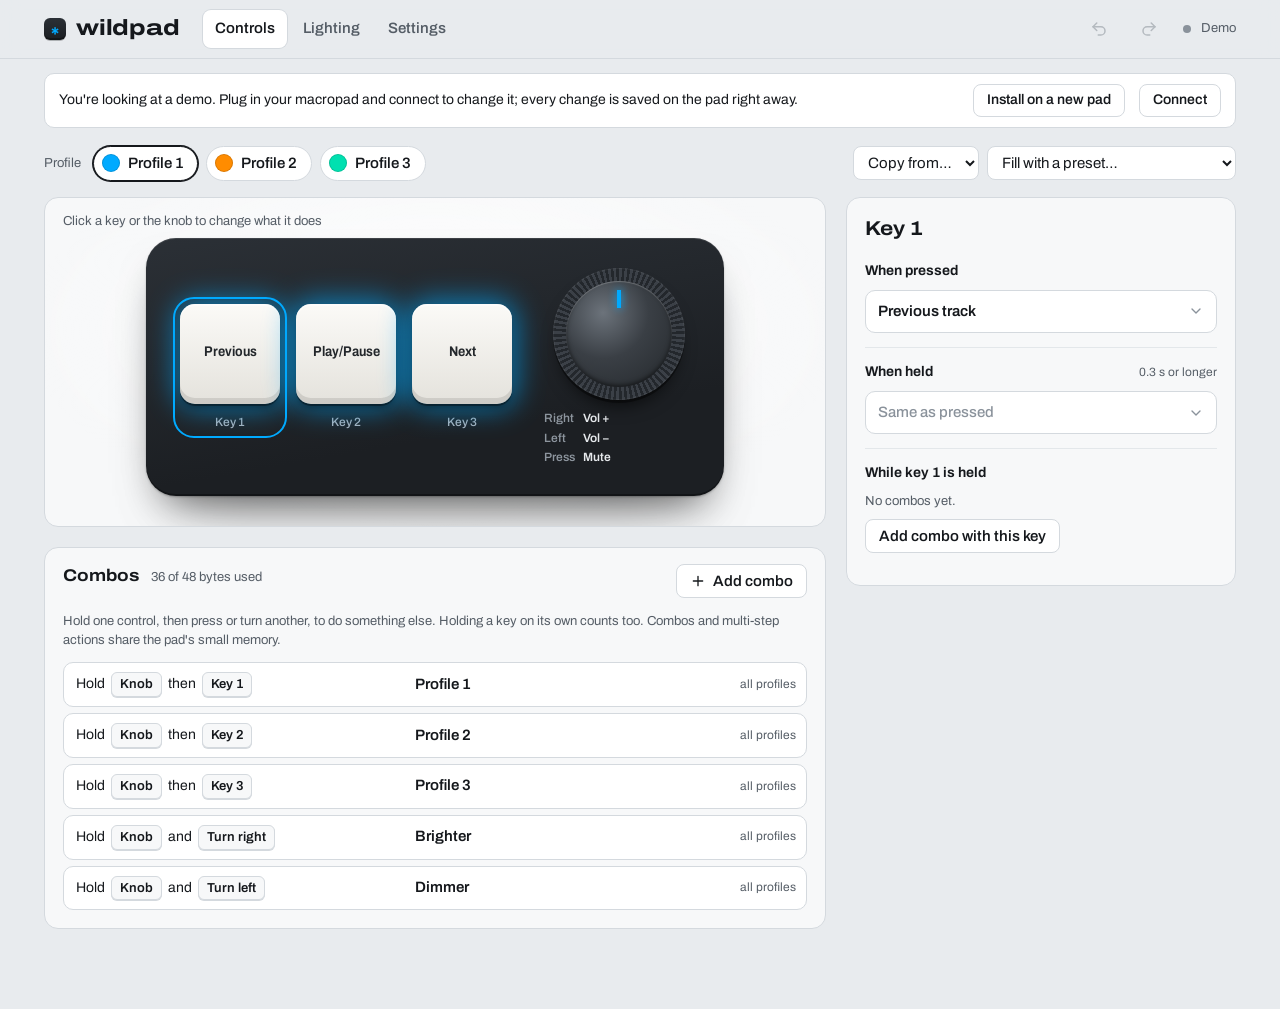
==== commit bccab6a5: "Drop the hold-modifier action: app switchers are two steps; 188 bytes free ACT_KEY_HOLD ("keep Ctrl/" ====
--- a/tools/configurator.html
+++ b/tools/configurator.html
@@ -661,10 +661,13 @@
 };
 const pinName = k => k < 8 ? `P1.${k}` : `P3.${k - 8}`;
 const FLAG = { INVERT: 1, HALF: 2 };
-const T = { NONE: 0, KEY: 1, MEDIA: 2, MOUSE: 3, SCROLL: 4, MOVE: 5, PAD: 6, AXIS: 7, CENTER: 8, PROFILE: 9, LIGHT: 10, KEY_HOLD: 11, SEQ: 12 };
+const T = { NONE: 0, KEY: 1, MEDIA: 2, MOUSE: 3, SCROLL: 4, MOVE: 5, PAD: 6, AXIS: 7, CENTER: 8, PROFILE: 9, LIGHT: 10, SEQ: 11 };
 // records after the profiles: combos and sequences (see docs/protocol.md)
 const REC_END = 0xFF, REC_SEQ = 0x80, ST_TAP = 0x00, ST_HOLD = 0x20, ST_WAIT = 0x40, ST_REL = 0x60;
-const HOLD_MODS = 0xDD;                                  // modifiers KEY_HOLD keeps held: all but Shift
+const HOLD_MODS = 0xDD;                                  // modifiers an app switcher keeps held: all but Shift
+// "Keep Alt held, tap Tab" (app switchers) as two steps: hold the modifiers but Shift
+// (on a knob turn: until it stops), tap the key with Shift
+const holdTap = (m, mods, code) => A(T.SEQ, m.addSeq({ press: [{ op: "hold", a: A(T.KEY, mods & HOLD_MODS, 0) }, { op: "tap", a: A(T.KEY, mods & ~HOLD_MODS, code) }], release: [] }));
 const PROF_NEXT = 0xF0, PROF_PREV = 0xF1, ALL = 7, EMPTY = 0xFF, AXIS_FREE = 0x80, TYPE_MASK = 0x1F, NOW = 0x80;
 const EFFECTS = [
   ["off", "Off", "No light."],
@@ -742,7 +745,6 @@
   switch (a.t) {
     case T.NONE: return short ? "—" : "Nothing";
     case T.KEY: return keyText(a.p1, a.p2, short) || (short ? "—" : "Nothing");
-    case T.KEY_HOLD: return short ? keyText(a.p1, a.p2, true) : `${keyText(a.p1, a.p2)}, ${keyText(a.p1 & HOLD_MODS, 0)} held`;
     case T.MEDIA: { const u = a.p1 | a.p2 << 8; const m = MEDIA.find(x => x[0] === u); return m ? m[short ? 2 : 1] : `Media 0x${u.toString(16)}`; }
     case T.MOUSE: { const m = MOUSE.find(x => x[0] === a.p1); return m ? m[1] : "Mouse button"; }
     case T.SCROLL: {
@@ -780,10 +782,10 @@
   switch (a.t) {
     case T.SEQ: return "seq:" + seqToText(m.seqs.get(a.p1) || { press: [], release: [] });
     case T.NONE: return "none";
-    case T.KEY: case T.KEY_HOLD: {
+    case T.KEY: {
       const parts = MODS.filter(m => a.p1 & m[0]).map(m => m[2]);
       if (a.p2) parts.push(KEYS.get(a.p2)?.name ?? "0x" + a.p2.toString(16).padStart(2, "0"));
-      return "key:" + parts.join("+") + (a.t === T.KEY_HOLD ? ":hold" : "");
+      return "key:" + parts.join("+");
     }
     case T.MEDIA: { const u = a.p1 | a.p2 << 8; const m = MEDIA.find(x => x[0] === u); return "media:" + (m ? m[3] : "0x" + u.toString(16).padStart(3, "0")); }
     case T.MOUSE: return "mouse:" + (MOUSE.find(x => x[0] === a.p1)?.[2] ?? a.p1);
@@ -840,7 +842,7 @@
         else if (/^0x[0-9a-f]{1,2}$/.test(part)) code = parseInt(part, 16);
         else bad();
       }
-      return A(flag ? T.KEY_HOLD : T.KEY, mods, code);
+      return flag ? holdTap(m, mods, code) : A(T.KEY, mods, code);   // ":hold": older files
     }
     case "media": { const m = MEDIA.find(x => x[3] === arg); const u = m ? m[0] : parseInt(arg); if (isNaN(u)) bad(); return A(T.MEDIA, u & 255, u >> 8); }
     case "mouse": { const m = MOUSE.find(x => x[2] === arg); if (!m) bad(); return A(T.MOUSE, m[0]); }
@@ -859,7 +861,7 @@
 const sameAction = (a, b) => a.t === b.t && a.p1 === b.p1 && a.p2 === b.p2;
 const heldType = t => t === T.KEY || t === T.MEDIA || t === T.MOUSE || t === T.PAD;
 // usual choice for a key that starts combos: hold modifiers and gamepad buttons right away
-const defaultNow = a => (a.t === T.KEY && a.p1 && !a.p2) || a.t === T.PAD || a.t === T.KEY_HOLD;
+const defaultNow = a => (a.t === T.KEY && a.p1 && !a.p2) || a.t === T.PAD;
 
 // =============================================================================== settings model
 // The layout comes from the INFO command. Without a pad (demo), boardInfo() works it out
@@ -1149,10 +1151,12 @@
     set(k[0], A(T.KEY, 8, 0x07)); set(k[1], A(T.KEY, 8, 0x08)); set(k[2], A(T.KEY, 8 | 2, 0x16));
     if (which === "windows") {
       // turn: Alt+Tab with Alt held until the knob stops; press: task view
-      set(L.knob, A(T.KEY, 8, 0x2B)); set(L.right, A(T.KEY_HOLD, 4, 0x2B)); set(L.left, A(T.KEY_HOLD, 4 | 2, 0x2B));
+      set(L.knob, A(T.KEY, 8, 0x2B));
+      if (L.turns) { set(L.right, holdTap(m, 4, 0x2B)); set(L.left, holdTap(m, 4 | 2, 0x2B)); }
     } else {
       // press: Alt+Tab with Alt held (the switcher opens at once); hold + turn: next / previous window
-      set(L.knob, A(T.KEY_HOLD, 4, 0x2B)); set(L.right, A(T.KEY, 1, 0x2B)); set(L.left, A(T.KEY, 1 | 2, 0x2B));
+      if (L.knob < L.buttons) m.setAction(p, L.knob, holdTap(m, 4, 0x2B), true);
+      set(L.right, A(T.KEY, 1, 0x2B)); set(L.left, A(T.KEY, 1 | 2, 0x2B));
       if (L.turns && L.knob < L.buttons) { combo(L.knob, L.right, A(T.KEY, 0, 0x2B)); combo(L.knob, L.left, A(T.KEY, 2, 0x2B)); }
     }
   } else if (which === "mouse") {
@@ -1618,7 +1622,7 @@
 
 // ---------------------------------------------------------------- action editor
 const CATS = [["key", "Keyboard"], ["media", "Media"], ["mouse", "Mouse"], ["pad", "Gamepad"], ["device", "Profile, lights"], ["steps", "Several steps"], ["none", "Nothing"]];
-const catOf = a => ({ [T.KEY]: "key", [T.KEY_HOLD]: "key", [T.SEQ]: "steps", [T.MEDIA]: "media", [T.MOUSE]: "mouse", [T.SCROLL]: "mouse", [T.MOVE]: "mouse", [T.PAD]: "pad",
+const catOf = a => ({ [T.KEY]: "key", [T.SEQ]: "steps", [T.MEDIA]: "media", [T.MOUSE]: "mouse", [T.SCROLL]: "mouse", [T.MOVE]: "mouse", [T.PAD]: "pad",
   [T.CENTER]: "device", [T.PROFILE]: "device", [T.LIGHT]: "device", [T.AXIS]: "pad" })[a.t] || "none";
 const pickerCat = {};
 
@@ -1641,7 +1645,7 @@
       pickerCat[id] = k;
       if (k === "none") onSet(A(T.NONE));
       else if (k === "steps" && a.t !== T.SEQ)                 // start with the current action as step 1
-        onSet(A(T.SEQ, model.addSeq({ press: a.t === T.NONE ? [] : [{ op: "tap", a: a.t === T.KEY_HOLD ? A(T.KEY, a.p1, a.p2) : a }], release: [] })));
+        onSet(A(T.SEQ, model.addSeq({ press: a.t === T.NONE ? [] : [{ op: "tap", a }], release: [] })));
       else render();
     } }, n)));
   const body = h("div", { class: "pick-body" });
@@ -1666,8 +1670,7 @@
 
 let recording = false;
 function keyEditor(a, set, opts = {}) {
-  const isKey = a.t === T.KEY || a.t === T.KEY_HOLD, mods = isKey ? a.p1 : 0, code = isKey ? a.p2 : 0;
-  const t = a.t === T.KEY_HOLD ? T.KEY_HOLD : T.KEY;      // editing keeps the hold choice
+  const isKey = a.t === T.KEY, mods = isKey ? a.p1 : 0, code = isKey ? a.p2 : 0, t = T.KEY;
   const rec = h("button", { class: "rec" + (recording ? " on" : ""), onclick: () => { recording = !recording; render(); } },
     recording ? "Press the keys now…" : (isKey && (mods || code) ? keyText(mods, code) : "Click, then press a shortcut"),
     h("small", { text: recording ? "Esc on its own cancels. Some shortcuts (like Win+L) are kept by the system: use the lists below." : "Records keys exactly as you press them." }));
@@ -1679,15 +1682,14 @@
     h("option", { value: 0, text: "No key (modifiers only)", selected: !code }),
     Object.entries(groups).map(([g, ks]) => h("optgroup", { label: g }, ks.map(k => h("option", { value: k.u, selected: k.u === code, text: k.label })))));
   const out = h("div", {}, rec, h("div", { class: "sub-h", text: "Or pick" }), modRow, h("div", { class: "row", style: "margin-top:8px" }, keySel));
-  if (isKey && code && (mods & HOLD_MODS) && !opts.inStep) {
-    const held = keyText(mods & HOLD_MODS, 0), on = a.t === T.KEY_HOLD;
+  if (isKey && code && (mods & HOLD_MODS) && !opts.inStep) {   // app switchers: offer the two steps
+    const held = keyText(mods & HOLD_MODS, 0);
     const when = opts.turn ? `until the knob stops for ${(model.b[S.TURN_HOLD] || 8) / 10} s` : "while you hold the control";
     const tapped = (KEYS.get(code)?.label ?? "the key") + (mods & 0x22 ? " and Shift" : "");
     out.append(h("div", { class: "hold-opt" },
-      h("label", { class: "switch" }, h("input", { type: "checkbox", checked: on, "aria-label": `Keep ${held} held`,
-        onchange: e => set(A(e.target.checked ? T.KEY_HOLD : T.KEY, mods, code)) }), h("span")),
-      h("div", { class: "small" }, h("b", { text: `Keep ${held} held` }),
-        h("div", { class: "muted", text: `${held} stays down ${when}; ${tapped} ${opts.turn ? "is tapped on every click" : "is tapped once"}. For app switchers like Alt+Tab.` }))));
+      h("div", { class: "small" }, h("b", { text: `For app switchers like Alt+Tab` }),
+        h("div", { class: "muted", text: `Keep ${held} down ${when} and tap ${tapped} ${opts.turn ? "on every click" : "once"}.` }),
+        h("button", { class: "btn", style: "margin-top:8px", text: `Keep ${held} held`, onclick: () => set(holdTap(model, mods, code)) }))));
   }
   return out;
 }
@@ -1801,7 +1803,7 @@
   const k = KEY_BY_CODE.get(e.code);
   if (!k) { toast(`That key can't be recorded (${e.code}). Pick it from the list instead.`, true); return; }
   recording = false;
-  applyRecorded(A(T.KEY, mods, k.u), true);
+  applyRecorded(A(T.KEY, mods, k.u));
 }, true);
 window.addEventListener("keyup", e => {
   if (!recording || !MOD_CODES[e.code]) return;
@@ -1813,10 +1815,8 @@
   pendingMods = mods;
   const r = document.querySelector(".rec"); if (r) r.firstChild.textContent = keyText(mods, 0) + " + …";
 }
-function applyRecorded(a, keepHold) {
+function applyRecorded(a) {
   pendingMods = 0;
-  const cur = pickerActions.get(openPicker);
-  if (keepHold && cur && cur.t === T.KEY_HOLD) a = A(T.KEY_HOLD, a.p1, a.p2);
   const target = pickerSetters.get(openPicker);
   if (target) target(a);
   render();
@@ -2098,6 +2098,15 @@
 // From the factory firmware: the chip's own bootloader, entered by shorting two pads
 // while plugging in. Windows needs the WinUSB driver for it once (Zadig).
 const isWindows = /Windows/i.test(navigator.userAgent);
+const isLinux = /Linux/i.test(navigator.userAgent) && !/Android/i.test(navigator.userAgent);
+// Linux lets the browser use USB devices only with an udev rule (once per computer)
+function linuxTip() {
+  return isLinux ? h("div", { class: "tip" },
+    h("b", { text: "Linux: " }), "let the browser use the pad once. Download ",
+    h("a", { href: "60-wildpad.rules", download: "60-wildpad.rules", text: "60-wildpad.rules" }), ", then run ",
+    copyChip("sudo cp 60-wildpad.rules /etc/udev/rules.d/ && sudo udevadm control --reload-rules && sudo udevadm trigger"),
+    " in the folder you saved it to.") : null;
+}
 const guide = { step: 0, board: 1, busy: false, done: false, alt: false };
 
 function guideSteps() {
@@ -2131,6 +2140,7 @@
         h("button", { class: "board-card", "aria-pressed": guide.board === id ? "true" : "false", onclick: () => { guide.board = id; renderGuide(); } },
           keys ? miniBoard(keys, cols, true) : h("div", { class: "mini-q", text: "?" }), h("span", { text: name })))),
       !("usb" in navigator) ? h("p", { class: "tip", text: "This browser can't install firmware. Open this page in Chrome or Edge on a computer." }) : null,
+      linuxTip(),
       !fwImage ? h("p", { class: "tip", text: "The firmware file isn't loaded: pick wildpad.bin under Settings → Firmware → Use a file… first." }) : null);
   } else if (key === "driver") {
     fill(h("h3", { text: "Install the USB driver (once per computer)" }),
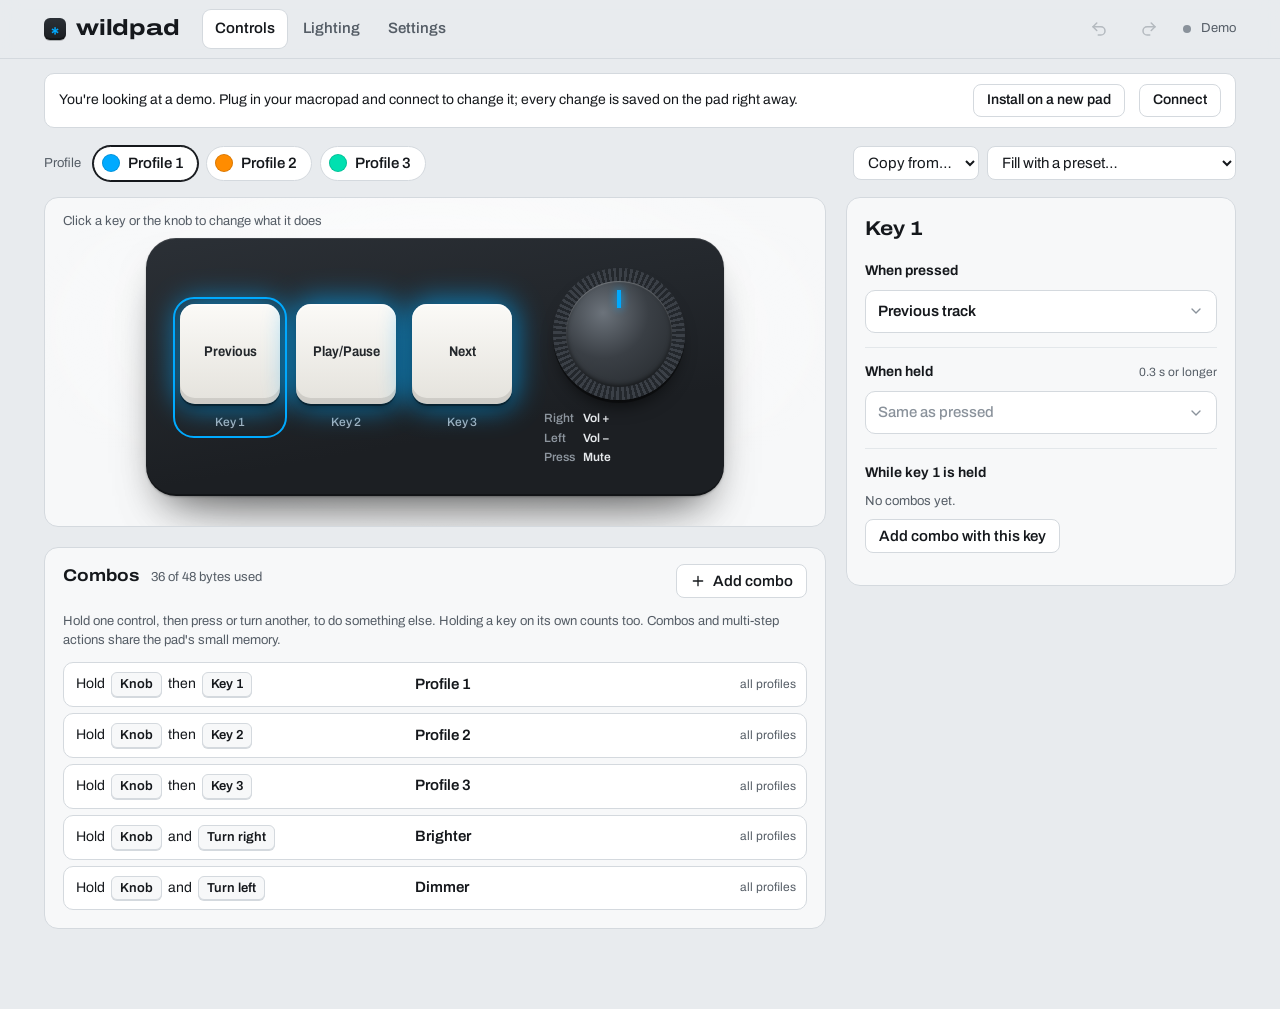
==== commit 2b387e54: "Setup page: the knob's grip ring turns with it; sliders apply when let go Co-Authored-By: Claude Opu" ====
--- a/tools/configurator.html
+++ b/tools/configurator.html
@@ -188,17 +188,22 @@
 .knob-wrap { position: relative; display: flex; flex-direction: column; align-items: center; gap: 10px; margin-left: 10px; }
 .knob {
   position: relative; width: 132px; height: 132px; border-radius: 50%; border: 0; padding: 0;
-  background: repeating-conic-gradient(#3b4047 0deg 2.5deg, #23272c 2.5deg 5deg);
+  background: #23272c;
   box-shadow: 0 3px 0 rgba(0,0,0,.4), 0 12px 18px -8px rgba(0,0,0,.7), inset 0 0 0 1px rgba(255,255,255,.06);
   transition: transform .07s;
 }
 .knob.down { transform: scale(.975); }
+/* the grip ring and the marker turn with the knob; the light on the cap stays where the light is */
+.knob::before {
+  content: ""; position: absolute; inset: 0; border-radius: 50%;
+  background: repeating-conic-gradient(#3b4047 0deg 2.5deg, #23272c 2.5deg 5deg);
+  transform: rotate(var(--angle, 0deg)); transition: transform .12s ease-out;
+}
 .knob-top {
   position: absolute; inset: 13px; border-radius: 50%;
   background: radial-gradient(circle at 35% 30%, #6c737b, #3a3f45 45%, #24282c 100%);
   box-shadow: inset 0 1px 1px rgba(255,255,255,.25), inset 0 -2px 4px rgba(0,0,0,.5);
 }
-/* only the marker turns; the light on the cap stays where the light is */
 .knob-top::after {
   content: ""; position: absolute; inset: 0; border-radius: 50%;
   background: linear-gradient(var(--accent), var(--accent)) 50% 9px / 4px 18px no-repeat;
@@ -648,7 +653,7 @@
 "use strict";
 // =============================================================================== protocol
 const VID = 0x1189, PID = 0x8890, PAGE = 0xFF54, FLEN = 40, CHUNK = 32, PROTO = 3, SVER = 5;
-const CMD = { INFO: 1, READ: 2, WRITE: 3, COMMIT: 4, SAVE: 5, DEFAULTS: 6, STATUS: 7, RECENTER: 8, REBOOT: 9, BOOT: 10, PROFILE: 11, INJECT: 12, BOARD: 13 };
+const CMD = { INFO: 1, READ: 2, WRITE: 3, COMMIT: 4, SAVE: 5, DEFAULTS: 6, STATUS: 7, RECENTER: 8, REBOOT: 9, BOOT: 10, PROFILE: 11, BOARD: 13 };
 const STATUS_TEXT = { 1: "unknown command", 2: "invalid settings", 3: "bad offset or length" };
 const S = { MAGIC: 0, VERSION: 1, FLAGS: 2, BRIGHT: 3, HOLD: 4, DEBOUNCE: 5, TAP: 6, DETENTS: 7, START: 8, SPEED: 9, TURN_HOLD: 10, PROFILES: 11, BOARD: 12, MAP: 13 };
 // Boards: the same table as BOARDS in firmware/src/settings.c. A map is
@@ -1450,7 +1455,7 @@
       h("div", { class: "knob-holder" },                      // the ring follows the knob, not the legend
         h("span", { class: "sel-ring" }),
         h("button", { class: "knob", id: px + "knob", tabindex: px ? -1 : null, "aria-label": "Knob", onclick: () => select({ kind: "input", i: L.knob < L.buttons ? L.knob : L.right }) },
-          h("span", { class: "knob-top", id: px + "knobTop" }))),
+          h("span", { class: "knob-top" }))),
       legend));
   }
 }
@@ -1470,7 +1475,7 @@
   $(px + "knob")?.classList.toggle("down", !!(live.btn & 1 << L.knob));
   const det = Math.max(4, model.b[S.DETENTS]);
   // no wrapping to 0..360: from 342 to 360 degrees must not animate back the long way
-  const top = $(px + "knobTop"); if (top) top.style.setProperty("--angle", `${live.pos * 360 / det}deg`);
+  $(px + "knob")?.style.setProperty("--angle", `${live.pos * 360 / det}deg`);
   if (tab === "controls") {
     const tag = $("pressedTag");
     if (tag && sel.kind === "input") tag.classList.toggle("on", sel.i < L.buttons && !!(live.btn & 1 << sel.i));
@@ -1590,11 +1595,10 @@
         AXES.map(([k, n], idx) => h("option", { value: idx, selected: (r.p1 & 15) === idx, text: n })));
       body.append(field("Axis", null, axSel));
       const val = h("span", { class: "val", text: range });
-      const slider = h("input", { type: "range", min: 1, max: 50, value: range, oninput: e => {
+      const slider = h("input", { type: "range", min: 1, max: 50, value: range, oninput: e => {   // applied on release
           val.textContent = e.target.value;
           deg.textContent = `${e.target.value} clicks = ${Math.round(e.target.value * 360 / det)}° of turning`;
-          change(m => m.setAction(prof, L.right, A(T.AXIS, r.p1, +e.target.value)), "range");
-        } });
+        }, onchange: e => change(m => m.setAction(prof, L.right, A(T.AXIS, r.p1, +e.target.value)), "range") });
       const deg = h("p", { class: "note", text: `${range} clicks = ${Math.round(range * 360 / det)}° of turning` });
       body.append(field("Clicks from center to full", null, h("div", { class: "slider-row" }, slider, val), deg));
       const stop = h("label", { class: "switch" }, h("input", { type: "checkbox", checked: !(r.p1 & AXIS_FREE),
@@ -1911,21 +1915,24 @@
   const cur = model.color(prof);
   SWATCHES.forEach(c => sw.append(h("button", { class: "swatch", style: `background:${c}`, title: c, "aria-label": `Color ${c}`,
     "aria-pressed": c === cur ? "true" : "false", onclick: () => change(m => m.setColor(prof, c), "color") })));
-  sw.append(h("input", { type: "color", value: cur, "aria-label": "Custom color", oninput: ev => change(m => m.setColor(prof, ev.target.value), "color") }));
-  $("brightness").value = model.b[S.BRIGHT]; $("brightnessVal").textContent = Math.round(model.b[S.BRIGHT] / 2.55) + " %";
-  $("speed").value = model.b[S.SPEED]; $("speedVal").textContent = model.b[S.SPEED];
+  sw.append(h("input", { type: "color", value: cur, "aria-label": "Custom color", onchange: ev => change(m => m.setColor(prof, ev.target.value), "color") }));
+  showSlider("brightness", model.b[S.BRIGHT]); showSlider("speed", model.b[S.SPEED]);
 }
 
 // ---------------------------------------------------------------- settings
+const SLIDER_TEXT = {
+  brightness: v => Math.round(v / 2.55) + " %", speed: v => v, optDetents: v => v,
+  optHold: v => (v / 100).toFixed(2) + " s", optTap: v => v + " ms", optDebounce: v => v + " ms",
+  optTurnHold: v => (v / 10).toFixed(1) + " s",
+};
+function showSlider(id, v) { $(id).value = v; $(id + "Val").textContent = SLIDER_TEXT[id](v); }
+
 function renderSettings() {
   const b = model.b;
   $("optInvert").checked = !!(b[S.FLAGS] & FLAG.INVERT);
   $("optHalf").checked = !!(b[S.FLAGS] & FLAG.HALF);
-  $("optDetents").value = b[S.DETENTS]; $("optDetentsVal").textContent = b[S.DETENTS];
-  $("optHold").value = b[S.HOLD]; $("optHoldVal").textContent = (b[S.HOLD] / 100).toFixed(2) + " s";
-  $("optTap").value = b[S.TAP]; $("optTapVal").textContent = b[S.TAP] + " ms";
-  $("optDebounce").value = b[S.DEBOUNCE]; $("optDebounceVal").textContent = b[S.DEBOUNCE] + " ms";
-  $("optTurnHold").value = b[S.TURN_HOLD] || 8; $("optTurnHoldVal").textContent = ((b[S.TURN_HOLD] || 8) / 10).toFixed(1) + " s";
+  showSlider("optDetents", b[S.DETENTS]); showSlider("optHold", b[S.HOLD]); showSlider("optTap", b[S.TAP]);
+  showSlider("optDebounce", b[S.DEBOUNCE]); showSlider("optTurnHold", b[S.TURN_HOLD] || 8);
   $("profBytes").textContent = L.profSize;
   const st = $("optStart"); st.replaceChildren(...Array.from({ length: model.np }, (_, p) => h("option", { value: p, selected: p === b[S.START], text: `Profile ${p + 1}` })));
   const pc = $("optProfiles"); pc.replaceChildren(...Array.from({ length: L.profiles }, (_, k) => h("button", {
@@ -1952,6 +1959,8 @@
 // bulk endpoint 2.
 const BOOT_VID = 0x4348, BOOT_PID = 0x55E0, CODE_SIZE = 14336;
 const FW_URLS = ["wildpad.bin", "../firmware/wildpad.bin", "../firmware/build/wildpad.bin"];
+// The page runs from the download (tools/configurator.html) or as the website's index
+const DOCS = location.pathname.includes("/tools/") ? "../docs/" : "docs/";
 const DETECT = [0xA1, 0x12, 0x00, 0x52, 0x11, 0x4D, 0x43, 0x55, 0x20, 0x49, 0x53, 0x50, 0x20, 0x26, 0x20, 0x57, 0x43, 0x48, 0x2E, 0x43, 0x4E];
 let fwImage = null, updating = false;
 
@@ -1966,7 +1975,8 @@
       const data = new Uint8Array(await r.arrayBuffer());
       if (!validFirmware(data)) continue;
       fwImage = { data, name: url.split("/").pop() };
-      $("fwSource").textContent = `Latest firmware, ${(data.length / 1024).toFixed(1)} KB`;
+      const ver = await fetch("version.json", { cache: "no-store" }).then(r => r.ok ? r.json() : null).catch(() => null);
+      $("fwSource").textContent = ver?.firmware ? `Latest firmware: ${ver.firmware}` : `Latest firmware, ${(data.length / 1024).toFixed(1)} KB`;
       return;
     } catch { /* not served here */ }
   }
@@ -2157,7 +2167,7 @@
     fill(h("h3", { text: "Open the case and find the two pads" }),
       three ? P("Remove the four screws on the bottom and lift off the bottom plate. Next to the black chip marked WCH, find R12: two small pads with nothing soldered on them.")
             : P("Remove the screws on the bottom and lift off the bottom plate. Look for two small empty pads close to the black chip marked WCH, usually labelled R12."),
-      three ? h("img", { class: "photo", src: "../docs/r12_short.jpeg", alt: "Circuit board: the two empty R12 pads next to the chip, circled in red", onclick: e => window.open(e.target.src) }) : null,
+      three ? h("img", { class: "photo", src: DOCS + "r12_short.jpeg", alt: "Circuit board: the two empty R12 pads next to the chip, circled in red", onclick: e => window.open(e.target.src) }) : null,
       three ? null : h("p", { class: "tip", text: "No photo of this board yet. Try first without opening it: on many 6-key pads one key is wired to the same chip pin, so holding key 3 (or key 4) while plugging in does the same. Otherwise: the pads connect chip pin P1.5 to ground (GND), and connecting those two directly works too." }),
       P("You'll need something small that conducts: tweezers, a paper clip or a piece of wire."));
   } else if (key === "install" && guide.alt) {
@@ -2353,7 +2363,11 @@
 function bindSettings() {
   const flag = (id, f) => $(id).addEventListener("change", e => change(m => { m.b[S.FLAGS] = e.target.checked ? m.b[S.FLAGS] | f : m.b[S.FLAGS] & ~f; }, id));
   flag("optInvert", FLAG.INVERT); flag("optHalf", FLAG.HALF);
-  const num = (id, off) => $(id).addEventListener("input", e => change(m => { m.b[off] = +e.target.value; }, id));
+  // sliders show the value while dragged and apply it when let go
+  const num = (id, off) => {
+    $(id).addEventListener("input", e => { $(id + "Val").textContent = SLIDER_TEXT[id](+e.target.value); });
+    $(id).addEventListener("change", e => change(m => { m.b[off] = +e.target.value; }, id));
+  };
   num("optDetents", S.DETENTS); num("optHold", S.HOLD); num("optTap", S.TAP); num("optDebounce", S.DEBOUNCE); num("optTurnHold", S.TURN_HOLD);
   num("brightness", S.BRIGHT); num("speed", S.SPEED);
   $("optStart").addEventListener("change", e => change(m => { m.b[S.START] = +e.target.value; }, "start"));
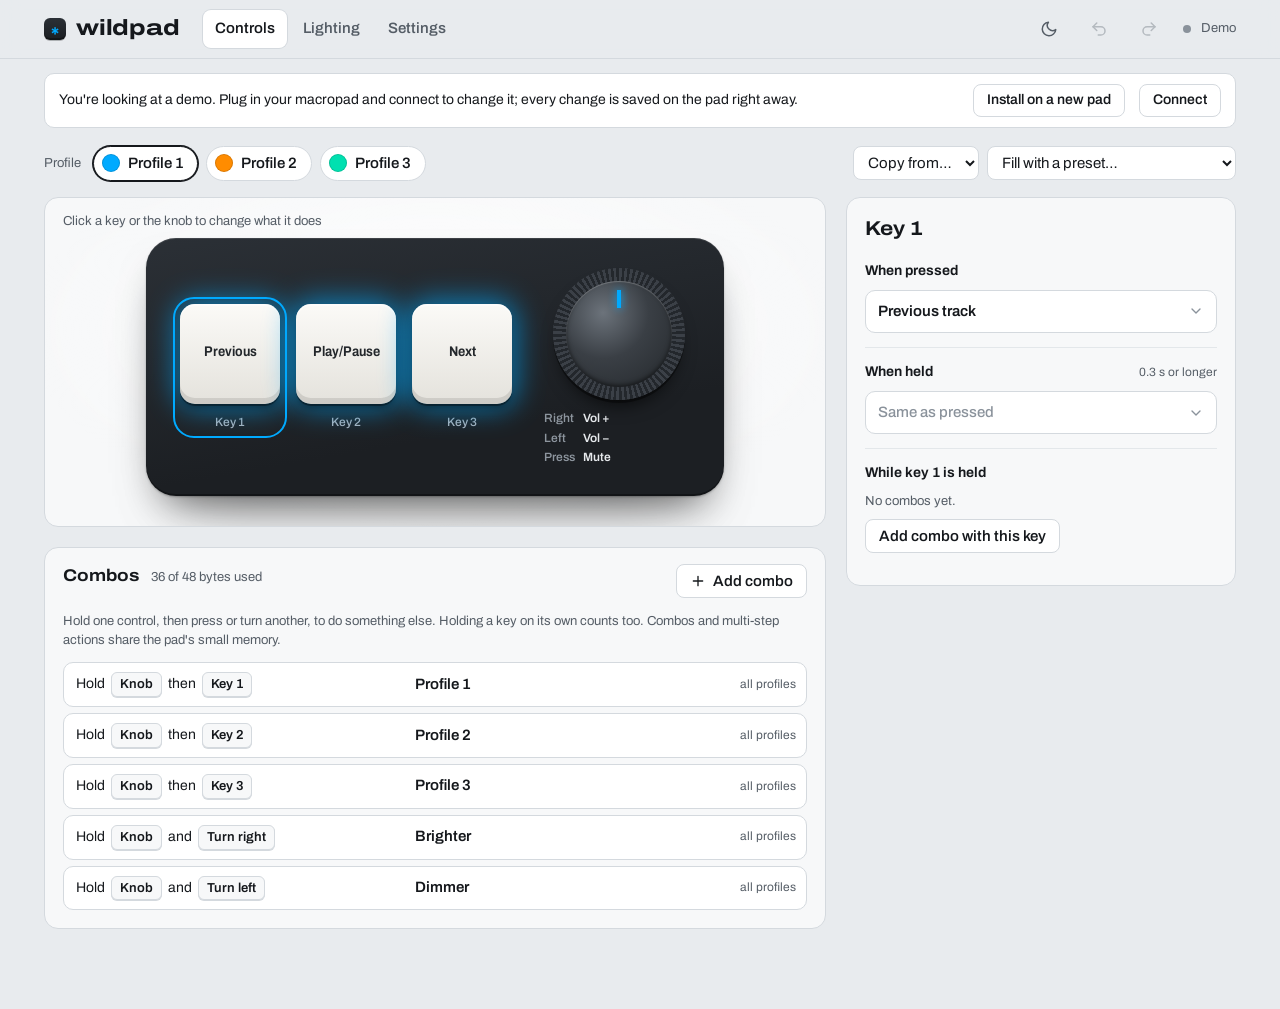
==== commit 711f473c: "Setup page: add theme toggle and disconnect button" ====
--- a/tools/configurator.html
+++ b/tools/configurator.html
@@ -479,6 +479,9 @@
       <button class="tab" role="tab" data-tab="settings" aria-selected="false">Settings</button>
     </nav>
     <div class="spacer"></div>
+    <button class="icon-btn" id="themeBtn" title="Toggle theme" aria-label="Toggle theme">
+      <svg id="themeIcon" viewBox="0 0 24 24" fill="none" stroke="currentColor" stroke-width="2" stroke-linecap="round" stroke-linejoin="round"><circle cx="12" cy="12" r="5"/><path d="M12 1v2M12 21v2M4.22 4.22l1.42 1.42M18.36 18.36l1.42 1.42M1 12h2M21 12h2M4.22 19.78l1.42-1.42M18.36 5.64l1.42-1.42"/></svg>
+    </button>
     <button class="icon-btn" id="undo" title="Undo (Ctrl+Z)" aria-label="Undo" disabled>
       <svg viewBox="0 0 24 24" fill="none" stroke="currentColor" stroke-width="2" stroke-linecap="round" stroke-linejoin="round"><path d="M9 14 4 9l5-5"/><path d="M4 9h10.5a5.5 5.5 0 0 1 0 11H11"/></svg>
     </button>
@@ -486,6 +489,7 @@
       <svg viewBox="0 0 24 24" fill="none" stroke="currentColor" stroke-width="2" stroke-linecap="round" stroke-linejoin="round"><path d="m15 14 5-5-5-5"/><path d="M20 9H9.5a5.5 5.5 0 0 0 0 11H13"/></svg>
     </button>
     <div class="conn"><span class="dot" id="dot"></span><span class="label" id="connText">Demo</span></div>
+    <button class="btn hidden" id="disconnectBtn">Disconnect</button>
     <button class="btn primary" id="connect">Connect</button>
   </div>
 </header>
@@ -1374,6 +1378,34 @@
   root.setProperty("--accent-soft", `rgba(${r}, ${g}, ${b}, .16)`);
 }
 
+function initTheme() {
+  try {
+    const saved = localStorage.getItem("wildpad-theme");
+    if (saved) document.documentElement.setAttribute("data-theme", saved);
+  } catch {}
+  updateThemeIcon();
+}
+function updateThemeIcon() {
+  const isDark = document.documentElement.getAttribute("data-theme") === "dark" ||
+    (!document.documentElement.getAttribute("data-theme") && window.matchMedia("(prefers-color-scheme: dark)").matches);
+  const icon = $("themeIcon");
+  if (!icon) return;
+  if (isDark) {
+    icon.innerHTML = '<circle cx="12" cy="12" r="5"/><path d="M12 1v2M12 21v2M4.22 4.22l1.42 1.42M18.36 18.36l1.42 1.42M1 12h2M21 12h2M4.22 19.78l1.42-1.42M18.36 5.64l1.42-1.42"/>';
+  } else {
+    icon.innerHTML = '<path d="M21 12.79A9 9 0 1 1 11.21 3 7 7 0 0 0 21 12.79z"/>';
+  }
+}
+function toggleTheme() {
+  const current = document.documentElement.getAttribute("data-theme");
+  const isDark = current === "dark" || (!current && window.matchMedia("(prefers-color-scheme: dark)").matches);
+  const next = isDark ? "light" : "dark";
+  document.documentElement.setAttribute("data-theme", next);
+  try { localStorage.setItem("wildpad-theme", next); } catch {}
+  updateThemeIcon();
+  setAccent();
+}
+
 // =============================================================================== render
 function render() {
   setAccent();
@@ -1381,6 +1413,7 @@
   renderProfiles();
   $("undo").disabled = !undoStack.length; $("redo").disabled = !redoStack.length;
   $("connect").classList.add("hidden");                // the banner carries the Connect button
+  $("disconnectBtn").classList.toggle("hidden", !dev);
   if (tab === "controls") { renderDevice(); renderCombos(); renderInspector(); }
   if (tab === "lighting") { renderDevice("l-"); renderLighting(); }
   if (tab === "settings") renderSettings();
@@ -1392,7 +1425,9 @@
   if (dev) { b.classList.add("hidden"); return; }
   b.classList.remove("hidden");
   if (!("hid" in navigator)) {
-    t.textContent = "This browser can't talk to USB devices. Open this page in Chrome, Edge or Opera on a computer. You can still look around: this is a demo.";
+    t.textContent = location.protocol === "file:"
+      ? "The page was opened as a file. WebHID needs HTTPS or localhost: run configure.bat, or open the page from the project\u2019s website. You can still look around: this is a demo."
+      : "This browser can\u2019t talk to USB devices. Open this page in Chrome, Edge or Opera on a computer. You can still look around: this is a demo.";
     btn.classList.add("hidden");
   } else if (reconnecting) {
     t.textContent = "The pad is reconnecting…"; btn.classList.add("hidden");
@@ -2386,6 +2421,19 @@
 }));
 $("connect").addEventListener("click", connect);
 $("bannerBtn").addEventListener("click", connect);
+$("disconnectBtn").addEventListener("click", async () => {
+  if (dev) {
+    try { await dev.close(); } catch {}
+    detach();
+  }
+});
+$("themeBtn").addEventListener("click", toggleTheme);
+initTheme();
+try {
+  window.matchMedia("(prefers-color-scheme: dark)").addEventListener("change", () => {
+    if (!localStorage.getItem("wildpad-theme")) updateThemeIcon();
+  });
+} catch {}
 $("undo").addEventListener("click", undo);
 $("redo").addEventListener("click", redo);
 $("addCombo").addEventListener("click", () => addCombo());
